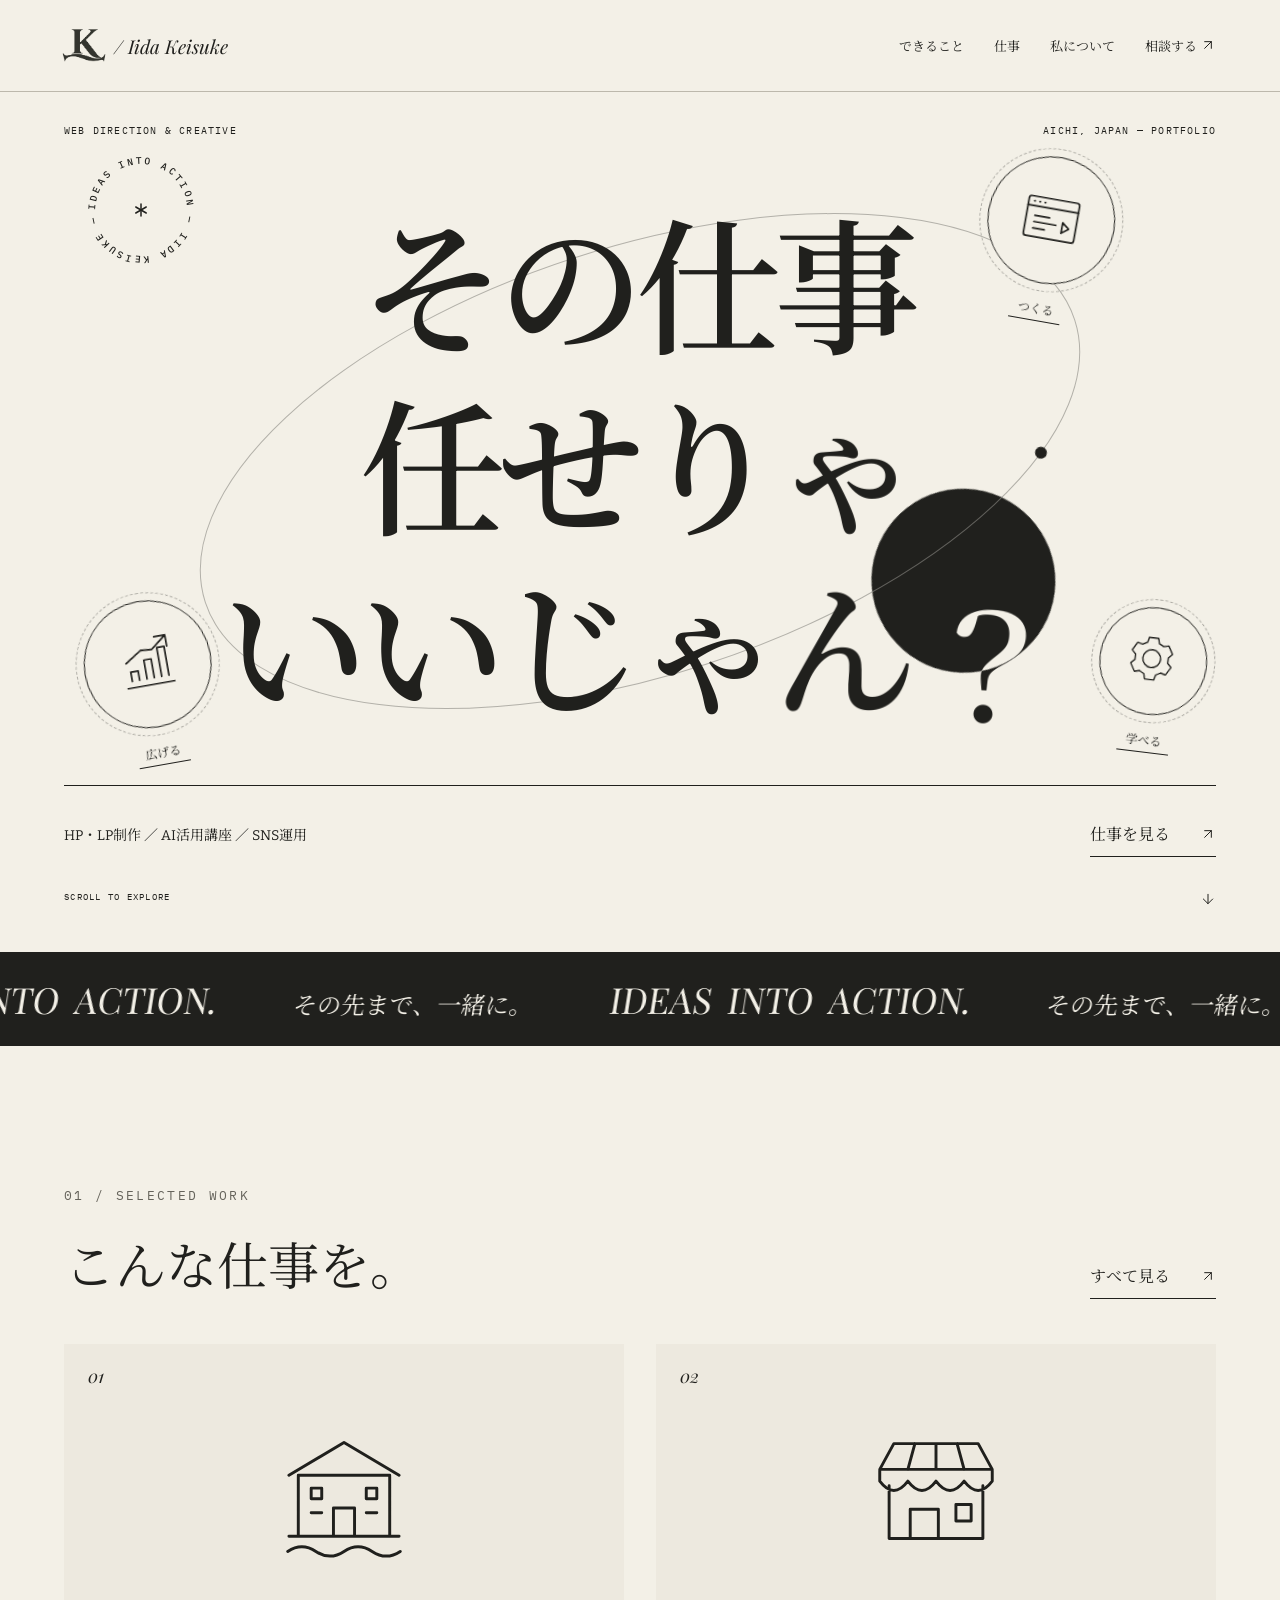
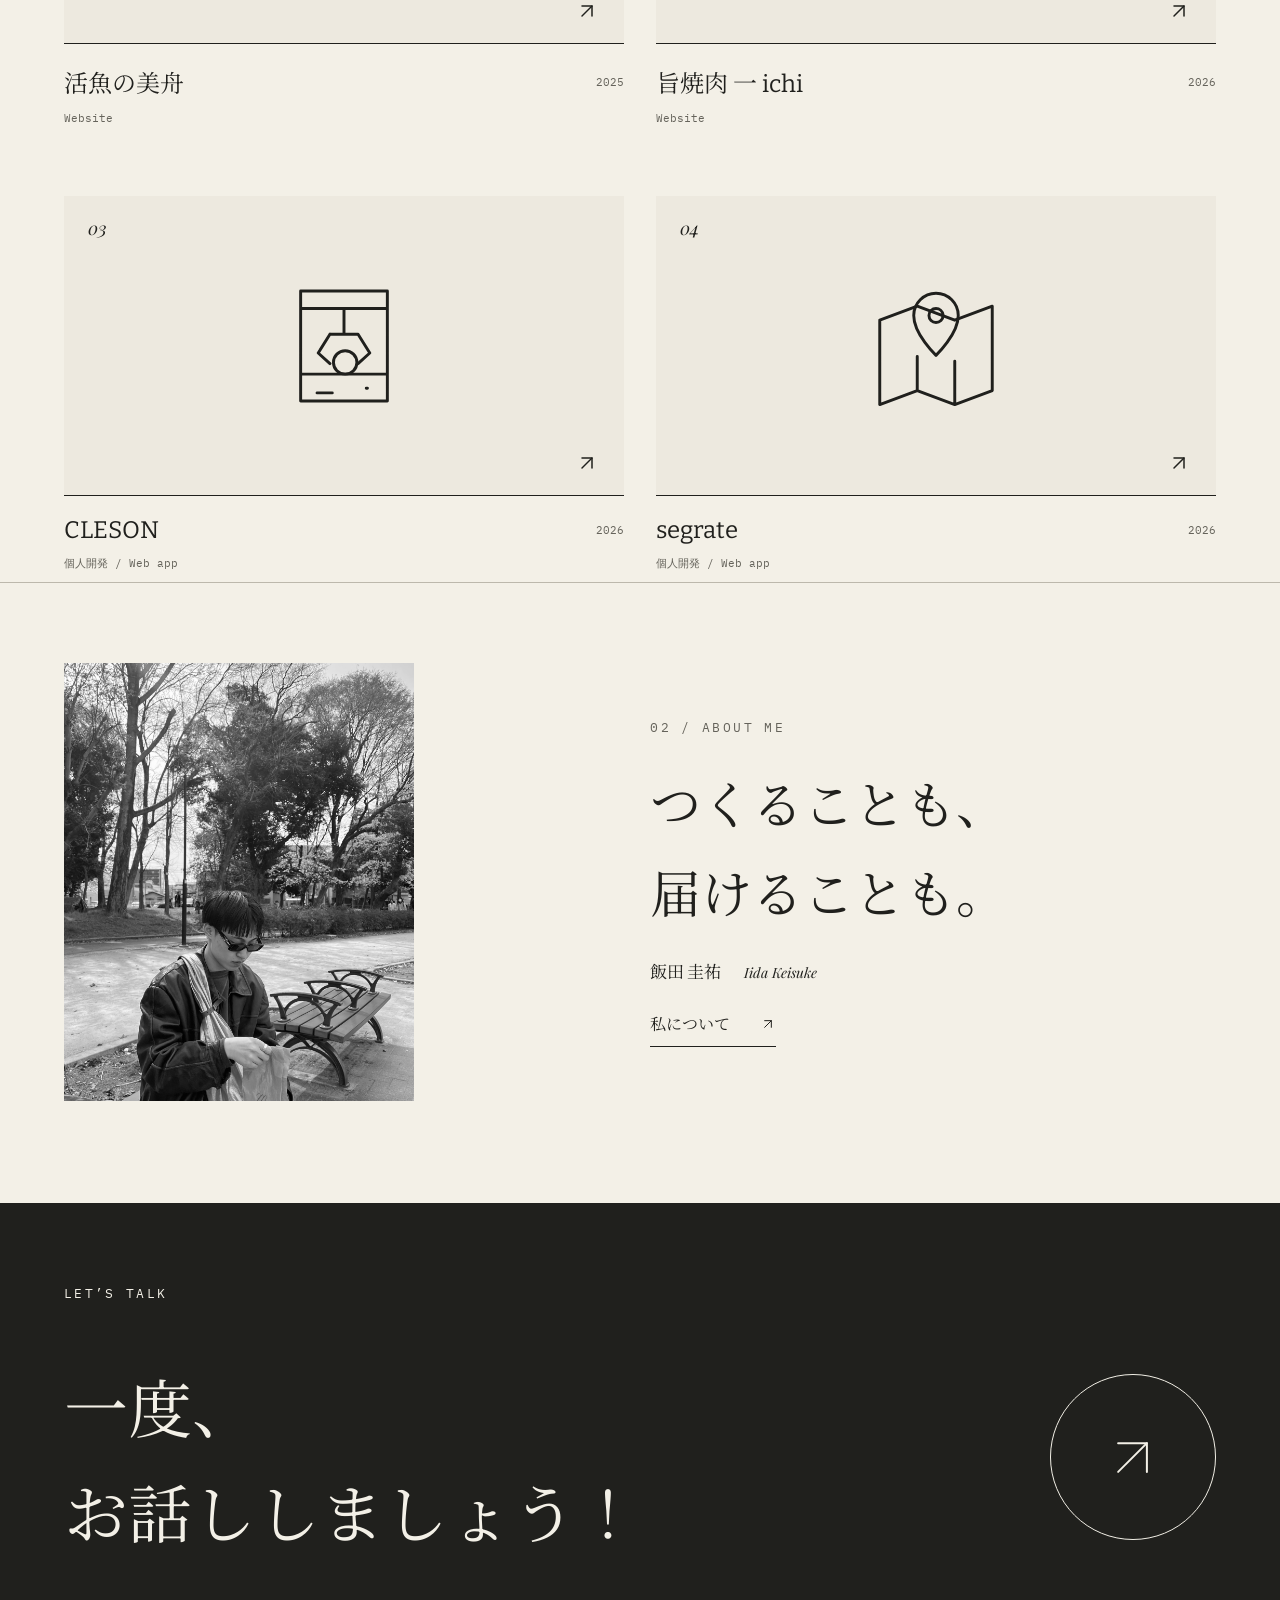
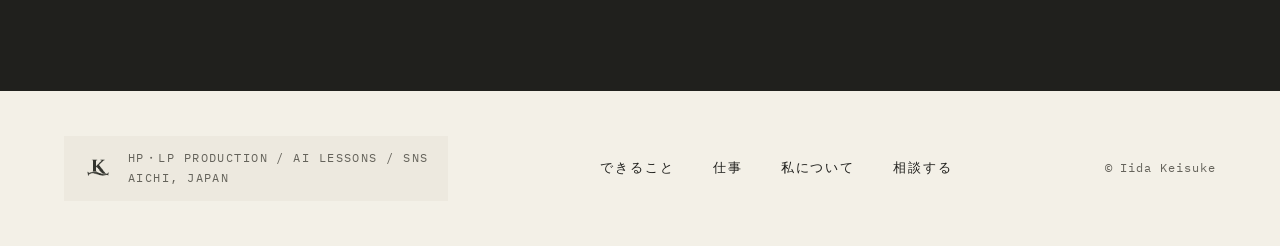
==== index.html @ e157d6ba "Make the closing call to action casual and keep it on one line per row on phones Co-Authored-By: Cla" ====
<!DOCTYPE html>
<html lang="ja">
<head>
<meta charset="utf-8">
<meta name="viewport" content="width=device-width, initial-scale=1">
<title>Iida Keisuke — HP・LP 制作 / AI 活用講座 / SNS 運用</title>
<meta name="description" content="愛知を拠点に、HP・LP の制作を中心に、AI の使い方の講座や SNS の運用までまとめてご相談いただけます。Web ディレクションと広告運用（約180社）の経験をもとに、公開後の改善まで一貫してご提案します。飯田圭祐のポートフォリオ。">
<meta name="theme-color" content="#F3F0E7">
<link rel="icon" href="uploads/ik-mark.png" type="image/png">
<link rel="apple-touch-icon" href="uploads/ik-mark.png">

<!-- ============================================================
     非公開運用（意図的な設定・外さないこと）
     このサイトは検索結果に載せません。営業先など URL を伝えた人だけに
     見せる方針のため、次の noindex と robots.txt の Disallow は
     そのまま維持してください。publish.py --public は実行不要です。
     ============================================================ -->
<meta name="robots" content="noindex, nofollow">

<!-- 下のドメインは仮の値です。手で直さず publish.py で設定してください:
       python3 publish.py あなたのドメイン
     canonical / og:url / og:image と robots.txt がまとめて書き換わります。 -->
<link rel="canonical" href="https://mesikuitaina.pages.dev/">
<meta property="og:type" content="website">
<meta property="og:locale" content="ja_JP">
<meta property="og:site_name" content="Iida Keisuke">
<meta property="og:title" content="Iida Keisuke — HP・LP 制作 / AI 活用講座 / SNS 運用">
<meta property="og:description" content="HP・LP の制作を中心に、AI の使い方の講座や SNS の運用も一緒に。約180社の広告運用と Web ディレクションの経験をもとに、公開したあとまで見据えてご提案します。">
<meta property="og:url" content="https://mesikuitaina.pages.dev/">
<meta property="og:image" content="https://mesikuitaina.pages.dev/og-image.png">
<meta property="og:image:width" content="1200">
<meta property="og:image:height" content="630">
<meta property="og:image:alt" content="Iida Keisuke — Web direction / HP・LP production, Aichi Japan">
<meta name="twitter:card" content="summary_large_image">
<link rel="preconnect" href="https://fonts.googleapis.com">
<link rel="preconnect" href="https://fonts.gstatic.com" crossorigin>
<link href="https://fonts.googleapis.com/css2?family=Playfair+Display:wght@400;500&family=Bitter:wght@400;500&family=Inter:wght@400;600;700&family=IBM+Plex+Mono:wght@400;500&family=Noto+Serif+JP:wght@400;600&family=Noto+Sans+JP:wght@400;700&display=swap" rel="stylesheet">
<!-- 初回だけイントロを出す。CSS より先に判定して、ちらつきを防ぐ -->
<script>(function(d){try{if(sessionStorage.getItem('ik-intro')||matchMedia('(prefers-reduced-motion: reduce)').matches)d.classList.add('no-intro');else d.classList.add('is-intro')}catch(e){d.classList.add('no-intro')}})(document.documentElement)</script>
<link rel="stylesheet" href="styles.css">
</head>
<body>

<!-- アイコンのスプライト。線画は uploads/icons/*.svg と同じ形、矢印などは Lucide -->
<svg class="sprite" aria-hidden="true" focusable="false">
  <symbol id="ico-browser" viewBox="0 0 128 128"><rect x="16" y="24" width="96" height="76" rx="5" pathLength="1"/><path pathLength="1" d="M16 42h96M27 33h1m9 0h1m9 0h1M32 60h28M32 72h42M32 84h22M86 65l13 10-13 10z"/></symbol>
  <symbol id="ico-claw" viewBox="0 0 128 128"><path pathLength="1" d="M27 17h74v94H27zM27 32h74M64 32v22m-12 0h24l10 16-10 9m-24-25L42 70l10 9M27 88h74M41 104h13m29-4h1"/><circle cx="65" cy="78" r="10" pathLength="1"/></symbol>
  <symbol id="ico-gear" viewBox="0 0 128 128"><path pathLength="1" d="M53 22h22l3 12 11 6 12-3 11 19-9 9v13l9 9-11 19-12-3-11 6-3 12H53l-3-12-11-6-12 3-11-19 9-9V65l-9-9 11-19 12 3 11-6z" transform="translate(0 -8) scale(.95)"/><circle cx="61" cy="60" r="20" pathLength="1"/></symbol>
  <symbol id="ico-graph" viewBox="0 0 128 128"><path pathLength="1" d="M20 103h89M30 91V73h14v18m14 0V55h14v36m14 0V36h14v55M24 56l31-20 21 2 29-23m-21 0h21v21"/></symbol>
  <symbol id="ico-grow" viewBox="0 0 128 128"><path pathLength="1" d="M65 110V57C35 62 22 40 23 21c28-2 44 12 42 36 1-29 18-43 43-41 2 27-13 44-43 41M23 21l42 36 43-41M38 110h54"/></symbol>
  <symbol id="ico-inn" viewBox="0 0 128 128"><path pathLength="1" d="M17 100h94M25 99V48h78v51M17 48l47-28 47 28M55 99V76h18v23M36 59h9v9h-9zm47 0h9v9h-9zM36 80h9m38 0h9M16 113q12-8 24 0t24 0t24 0t24 0"/></symbol>
  <symbol id="ico-map" viewBox="0 0 128 128"><path pathLength="1" d="M16 42l32-12 32 12 32-12v72l-32 12-32-12-32 12zM48 73v29m32-25v37"/><path pathLength="1" d="M83 38c0 16-19 34-19 34S45 54 45 38a19 19 0 0138 0z"/><circle cx="64" cy="38" r="6" pathLength="1"/></symbol>
  <symbol id="ico-plan" viewBox="0 0 128 128"><path pathLength="1" d="M32 20h65v92H32zM48 15h33v13H48zM44 45l4 4 8-9m8 5h20M44 65l4 4 8-9m8 5h20M44 85l4 4 8-9m8 5h20"/></symbol>
  <symbol id="ico-shop" viewBox="0 0 128 128"><path pathLength="1" d="M24 57v45h80V57M16 43l12-22h72l12 22M16 43v10q12 16 24 0 12 16 24 0 12 16 24 0 12 16 24 0V43zM40 43l6-22m18 22V21m24 22-6-22M42 102V77h24v25m15-29h13v14H81z"/></symbol>
  <symbol id="ico-talk" viewBox="0 0 128 128"><path pathLength="1" d="M18 24h76v53H48L28 96V77H18zM39 43h36M39 56h25M102 44h12v55H98v16L78 99H56V87"/></symbol>
  <symbol id="lu-arrow-up-right" viewBox="0 0 24 24"><path d="M7 7h10v10"/><path d="M7 17 17 7"/></symbol>
  <symbol id="lu-arrow-right" viewBox="0 0 24 24"><path d="M5 12h14"/><path d="m12 5 7 7-7 7"/></symbol>
  <symbol id="lu-arrow-left" viewBox="0 0 24 24"><path d="m12 19-7-7 7-7"/><path d="M19 12H5"/></symbol>
  <symbol id="lu-arrow-down" viewBox="0 0 24 24"><path d="M12 5v14"/><path d="m19 12-7 7-7-7"/></symbol>
  <symbol id="lu-asterisk" viewBox="0 0 24 24"><path d="M12 6v12"/><path d="M17.196 9 6.804 15"/><path d="m6.804 9 10.392 6"/></symbol>
</svg>

<!-- 初回ロードのイントロ。K のロゴにインクが満ちて、そのあと黒い面が縮んで FV の「インクの玉」になる -->
<div class="intro" data-intro aria-hidden="true">
  <div class="intro__center">
    <span class="intro__k"><img src="uploads/ik-mark.png" alt="" width="220" height="220"></span>
    <span class="intro__rule"></span>
    <span class="intro__name">IIDA KEISUKE</span>
    <span class="intro__sub">WEB DIRECTION &amp; CREATIVE</span>
  </div>
</div>

<!-- ページ切り替えのインク。クリックした場所から広がって、次のページで縮む -->
<div class="wipe" data-wipe aria-hidden="true" hidden><span class="wipe__label"><span data-wipe-label></span></span></div>

<a class="skip-link" href="#main">本文へスキップ</a>

<nav class="nav" aria-label="メインナビゲーション">
  <a class="nav__mark" href="#/" aria-label="ホーム">
    <span class="wordmark"><img class="wordmark__k" src="uploads/ik-mark.png" alt="" width="56" height="56"><i>/ Iida Keisuke</i></span>
  </a>
  <div class="nav__links">
    <a href="#/services" data-nav="services">できること</a>
    <a href="#/works" data-nav="works">仕事</a>
    <a href="#/about" data-nav="about">私について</a>
    <a href="#/contact" data-nav="contact">相談する <svg class="lu" aria-hidden="true"><use href="#lu-arrow-up-right"/></svg></a>
  </div>
  <span class="nav__progress" aria-hidden="true"></span>
</nav>

<main id="main" class="pages">

  <div class="page" data-page="top" hidden>
    <header class="motion-hero shell" data-motion-hero>
      <div class="hero-topline"><span>WEB DIRECTION &amp; CREATIVE</span><span>AICHI, JAPAN — PORTFOLIO</span></div>
      <div class="hero-composition">
        <svg class="hero-orbit" viewBox="0 0 1000 600" aria-hidden="true">
          <g>
            <ellipse cx="500" cy="300" rx="460" ry="215" pathLength="1"/>
            <circle class="hero-orbit__dot" r="6"><animateMotion dur="26s" repeatCount="indefinite" path="M960 300a460 215 0 1 1-920 0a460 215 0 1 1 920 0"/></circle>
          </g>
        </svg>
        <h1 class="catchphrase" aria-label="その仕事任せりゃいいじゃん？"><span class="catch-line" aria-hidden="true" data-chars>その仕事</span><span class="catch-line" aria-hidden="true" data-chars>任せりゃ</span><span class="catch-line" aria-hidden="true" data-chars>いいじゃん？</span></h1>
        <a class="floating-object object-browser" href="#/services" aria-label="HP・LP制作について" data-sticker><span class="sticker__pop"><span class="sticker__disc"><svg class="ico" viewBox="0 0 128 128" aria-hidden="true"><use href="#ico-browser"/></svg></span><span class="sticker__label">つくる</span></span></a>
        <a class="floating-object object-graph" href="#/services" aria-label="SNS運用について" data-sticker><span class="sticker__pop"><span class="sticker__disc"><svg class="ico" viewBox="0 0 128 128" aria-hidden="true"><use href="#ico-graph"/></svg></span><span class="sticker__label">広げる</span></span></a>
        <a class="floating-object object-gear" href="#/services" aria-label="AI活用講座について" data-sticker><span class="sticker__pop"><span class="sticker__disc"><svg class="ico" viewBox="0 0 128 128" aria-hidden="true"><use href="#ico-gear"/></svg></span><span class="sticker__label">学べる</span></span></a>
        <div class="hero-badge" aria-hidden="true">
          <svg class="hero-badge__ring" viewBox="0 0 120 120"><defs><path id="badge-circle" d="M60 60m-46 0a46 46 0 1 1 92 0a46 46 0 1 1-92 0"/></defs><text><textPath href="#badge-circle" textLength="282" lengthAdjust="spacing">IDEAS INTO ACTION — IIDA KEISUKE — </textPath></text></svg>
          <svg class="lu lu--24 hero-badge__star"><use href="#lu-asterisk"/></svg>
        </div>
      </div>
      <div class="hero-bottom"><span class="hero-specialties">HP・LP制作 ／ AI活用講座 ／ SNS運用</span><a class="editorial-link" href="#/works" data-magnet>仕事を見る <span class="arw"><svg class="lu" aria-hidden="true"><use href="#lu-arrow-up-right"/></svg></span></a></div>
      <div class="scroll-cue" aria-hidden="true"><span>SCROLL TO EXPLORE</span><span class="scroll-cue__arrow"><svg class="lu" aria-hidden="true"><use href="#lu-arrow-down"/></svg></span></div>
    </header>
    <div class="ticker" aria-hidden="true" data-ticker><div>IDEAS INTO ACTION. <i>その先まで、一緒に。</i> IDEAS INTO ACTION. <i>その先まで、一緒に。</i> IDEAS INTO ACTION. <i>その先まで、一緒に。</i></div></div>
    <section class="shell section selected-work"><div class="section-heading" data-rv="lines"><span class="label">01 / SELECTED WORK</span><h2 data-lines>こんな仕事を。</h2><a class="editorial-link" href="#/works">すべて見る <span class="arw"><svg class="lu" aria-hidden="true"><use href="#lu-arrow-up-right"/></svg></span></a></div><div class="project-grid"><a class="project-tile" href="#/work/mifune" data-rv data-cursor="見る"><div class="project-art" data-art><svg class="ico" viewBox="0 0 128 128" aria-hidden="true"><use href="#ico-inn"/></svg><span class="project-number">01</span><span class="project-open"><svg class="lu lu--24" aria-hidden="true"><use href="#lu-arrow-up-right"/></svg></span></div><div class="project-caption"><h3>活魚の美舟</h3><span>2025</span></div><p>Website</p></a><a class="project-tile" href="#/work/ichi" data-rv data-cursor="見る"><div class="project-art" data-art><svg class="ico" viewBox="0 0 128 128" aria-hidden="true"><use href="#ico-shop"/></svg><span class="project-number">02</span><span class="project-open"><svg class="lu lu--24" aria-hidden="true"><use href="#lu-arrow-up-right"/></svg></span></div><div class="project-caption"><h3>旨焼肉 一 ichi</h3><span>2026</span></div><p>Website</p></a><a class="project-tile" href="#/work/cleson" data-rv data-cursor="見る"><div class="project-art" data-art><svg class="ico" viewBox="0 0 128 128" aria-hidden="true"><use href="#ico-claw"/></svg><span class="project-number">03</span><span class="project-open"><svg class="lu lu--24" aria-hidden="true"><use href="#lu-arrow-up-right"/></svg></span></div><div class="project-caption"><h3>CLESON</h3><span>2026</span></div><p>個人開発 / Web app</p></a><a class="project-tile" href="#/work/segrate" data-rv data-cursor="見る"><div class="project-art" data-art><svg class="ico" viewBox="0 0 128 128" aria-hidden="true"><use href="#ico-map"/></svg><span class="project-number">04</span><span class="project-open"><svg class="lu lu--24" aria-hidden="true"><use href="#lu-arrow-up-right"/></svg></span></div><div class="project-caption"><h3>segrate</h3><span>2026</span></div><p>個人開発 / Web app</p></a></div></section>
    <section class="shell section mini-about" data-rv="lines"><div class="mini-portrait" data-par><img src="uploads/AD8A0684-EFC5-4C89-AA49-F36AAA071E09_1_102_o.jpeg" alt="飯田圭祐" loading="lazy"></div><div><span class="label">02 / ABOUT ME</span><h2 data-lines>つくることも、<br>届けることも。</h2><p>飯田 圭祐 <span class="bio-english">Iida Keisuke</span></p><a class="editorial-link" href="#/about">私について <span class="arw"><svg class="lu" aria-hidden="true"><use href="#lu-arrow-up-right"/></svg></span></a></div></section>
    <section class="contact-band" data-rv="lines"><div class="shell"><span class="label">LET’S TALK</span><a href="#/contact" data-cursor="話す"><h2 data-lines>一度、<br>お話ししましょう！</h2><span class="contact-arrow" data-magnet><svg class="lu lu--display" aria-hidden="true"><use href="#lu-arrow-up-right"/></svg></span></a></div></section>
  </div>
  <div class="page" data-page="services" hidden><div class="shell page-body" data-rv="lines"><span class="label">SERVICES</span><h1 class="display-1 display-1--jp" data-lines>できること。</h1><p class="page-lead">まずは HP・LP をつくる。AI の使い方も、SNS での発信も、一緒に。</p></div>    <!-- Services -->
    <section class="shell section" aria-labelledby="svc-heading">
      <div class="rule" data-rv>
        <span class="label" id="svc-heading">Services</span>
        <span class="rule__line"></span>
        <span class="label">できること</span>
      </div>
      <div class="grid-2 gap-32 mt-48">
        <article class="card card--wide" data-rv>
          <svg class="ico service-icon" viewBox="0 0 128 128" aria-hidden="true"><use href="#ico-browser"/></svg><span class="label label--sm">(01) HP / LP Production</span>
          <h2 class="card__title">HP・LP の制作</h2>
          <p class="card__body">いちばんの軸は、HP・LP の制作です。ヒアリング・構成設計・進行・公開までを一貫して担当し、誰に何を届けるサイトなのかを整理したうえで、問い合わせや予約といったゴールまでの導線から逆算して設計します。これまで約180社の広告運用を担当してきたので、公開したあとに数字がどこで落ちやすいかを見据えて作れます。</p>
          <ul class="chips">
            <li class="chip">要件整理・構成設計</li>
            <li class="chip">HP / LP 制作</li>
            <li class="chip">進行管理</li>
            <li class="chip">公開後の改善</li>
          </ul>
        </article>
        <article class="card" data-rv>
          <svg class="ico service-icon" viewBox="0 0 128 128" aria-hidden="true"><use href="#ico-gear"/></svg><span class="label label--sm">(02) AI Lessons</span>
          <h2 class="card__title">AI の使い方の講座</h2>
          <p class="card__body">AI の操作そのものより、つまずきやすいのは「何をコンセプトにするか」「どんな指示を出せばいいか」といった設計の部分です。ディレクションで身につけた進め方の型を交えながら、AI の使い方を最初の一歩から一緒に学べます。AI をまだ触ったこともない方も大歓迎です。現職では、人の手で月230時間かかっていた定型業務を、AI で自動化して0時間にした経験があります。その進め方も、お伝えできます。</p>
          <ul class="chips">
            <li class="chip">初心者歓迎</li>
            <li class="chip">ツールの使い分け</li>
            <li class="chip">指示出しの整理</li>
            <li class="chip">業務効率化</li>
            <li class="chip">月230時間 → 0時間</li>
          </ul>
        </article>
        <article class="card" data-rv>
          <svg class="ico service-icon" viewBox="0 0 128 128" aria-hidden="true"><use href="#ico-graph"/></svg><span class="label label--sm">(03) SNS</span>
          <h2 class="card__title">SNS の運用</h2>
          <p class="card__body">HP・LP をつくって終わりにせず、SNS での発信や運用も一緒にご相談いただけます。サイトと SNS をつなげて、知ってもらう、見てもらう、問い合わせにつながる、という流れを整えます。</p>
          <ul class="chips">
            <li class="chip">SNS 運用</li>
            <li class="chip">発信の設計</li>
            <li class="chip">サイトとの連携</li>
          </ul>
        </article>
      </div>
    </section>

<section class="shell section"><div class="section-heading" data-rv="lines"><span class="label">HOW WE WORK</span><h2 data-lines>一緒に進める、4ステップ。</h2></div><ol class="process-list" data-rv><li><span>01</span><svg class="ico process-icon" viewBox="0 0 128 128" aria-hidden="true"><use href="#ico-talk"/></svg><h3>話す</h3><p>今の状況と、目指すことを。</p></li><li><span>02</span><svg class="ico process-icon" viewBox="0 0 128 128" aria-hidden="true"><use href="#ico-plan"/></svg><h3>整理する</h3><p>必要なことと、進める順番を。</p></li><li><span>03</span><svg class="ico process-icon" viewBox="0 0 128 128" aria-hidden="true"><use href="#ico-browser"/></svg><h3>つくる</h3><p>目的に合った、伝わるかたちに。</p></li><li><span>04</span><svg class="ico process-icon" viewBox="0 0 128 128" aria-hidden="true"><use href="#ico-grow"/></svg><h3>育てる</h3><p>公開後も、数字を見ながら。</p></li></ol><a class="editorial-link" href="#/contact" data-rv>今の状況を相談する <span class="arw"><svg class="lu" aria-hidden="true"><use href="#lu-arrow-up-right"/></svg></span></a></section></div>
  <!-- ============================= WORKS ============================= -->
  <div class="page" data-page="works" hidden>
    <section class="shell page-body">
      <div data-rv="lines"><div class="label">Works — HP / LP / App</div>
      <h1 class="display-1" data-lines>All work</h1></div>
      <p class="page-lead" data-rv>HP・LP・アプリの3つに分けて掲載しています。現在公開できるのは4件で、これから随時追加していきます。</p>

      <div class="rule mt-72" data-rv>
        <span class="label">01 — Website / HP</span>
        <span class="rule__line"></span>
        <span class="mono-xs">2件</span>
      </div>
      <div class="grid-2 gap-40 mt-32">
        <a class="work work--lg" data-rv data-cursor="見る" href="#/work/mifune">
          <div class="work__thumb work__thumb--cover">
            <svg class="ico" viewBox="0 0 128 128" role="img" aria-label="旅館のアイコン"><use href="#ico-inn"/></svg>
          </div>
          <div>
            <div class="work__head">
              <h2 class="work__title">活魚の美舟 公式サイト</h2>
              <span class="mono-xs">2025</span>
            </div>
            <p class="work__body">旅館の公式サイト。ディレクションから制作、公開後の運用まで担当。</p>
            <ul class="chips mt-18">
              <li class="chip">ディレクション</li>
              <li class="chip">HP 制作</li>
              <li class="chip">運用</li>
            </ul>
          </div>
        </a>
        <a class="work work--lg" data-rv data-cursor="見る" href="#/work/ichi">
          <div class="work__thumb work__thumb--cover">
            <svg class="ico" viewBox="0 0 128 128" role="img" aria-label="飲食店のアイコン"><use href="#ico-shop"/></svg>
          </div>
          <div>
            <div class="work__head">
              <h2 class="work__title">旨焼肉 一 ichi 公式サイト</h2>
              <span class="mono-xs">2026</span>
            </div>
            <p class="work__body">愛知県東浦町の焼肉店の公式サイト。生牛タンと名物「一焼」がおすすめメニューです！</p>
            <ul class="chips mt-18">
              <li class="chip">HP 制作</li>
              <li class="chip">CMS 連携</li>
              <li class="chip">飲食店</li>
            </ul>
          </div>
        </a>
      </div>

      <div class="rule mt-88" data-rv>
        <span class="label">02 — LP</span>
        <span class="rule__line"></span>
        <span class="mono-xs">準備中</span>
      </div>
      <div class="grid-2 gap-40 mt-32">
        <a class="work work--lg" data-rv href="#/contact">
          <div class="work__thumb work__thumb--empty work__thumb--43">
            <span class="label label--sm">LP — 制作依頼受付中</span>
          </div>
          <div>
            <div class="work__head">
              <h2 class="work__title">LP 制作</h2>
              <svg class="lu" aria-hidden="true"><use href="#lu-arrow-right"/></svg>
            </div>
            <p class="work__body">LP の制作を受け付けています。ヒアリングから構成設計、制作、公開後の改善まで一貫してご提案します。実績はこれから掲載予定です。</p>
          </div>
        </a>
      </div>

      <div class="rule mt-88" data-rv>
        <span class="label">03 — App / アプリ</span>
        <span class="rule__line"></span>
        <span class="mono-xs">2件</span>
      </div>
      <div class="grid-2 gap-40 mt-32">
        <a class="work work--lg" data-rv data-cursor="見る" href="#/work/cleson">
          <div class="work__icon-box">
            <svg class="ico" viewBox="0 0 128 128" role="img" aria-label="CLESON アプリのアイコン"><use href="#ico-claw"/></svg>
          </div>
          <div>
            <div class="work__head">
              <h2 class="work__title">CLESON</h2>
              <span class="mono-xs">公開中</span>
            </div>
            <p class="work__body">クレーンゲームの景品在庫を、商品名・店舗名から検索できる Web アプリ。バンダイナムコ・タイトーなど店舗のデータを毎日自動更新しています。</p>
            <ul class="chips mt-18">
              <li class="chip">Web アプリ</li>
              <li class="chip">個人開発</li>
              <li class="chip">在庫検索</li>
            </ul>
          </div>
        </a>
        <a class="work work--lg" data-rv data-cursor="見る" href="#/work/segrate">
          <div class="work__icon-box">
            <svg class="ico" viewBox="0 0 128 128" role="img" aria-label="segrate アプリのアイコン"><use href="#ico-map"/></svg>
          </div>
          <div>
            <div class="work__head">
              <h2 class="work__title">segrate</h2>
              <span class="mono-xs">試用版を公開中</span>
            </div>
            <p class="work__body">地図から「誰かのおすすめ」を見つけられるアプリ。自分だけが知っている地元のお店を、日本中・世界中の人と共有できます。</p>
            <ul class="chips mt-18">
              <li class="chip">アプリ開発</li>
              <li class="chip">個人開発</li>
              <li class="chip">地図・位置情報</li>
              <li class="chip">AI 活用</li>
            </ul>
          </div>
        </a>
      </div>

      <div class="callout" data-rv>
        <div>
          <h2 class="callout__title">実績はこれから増やしていきます</h2>
          <p class="callout__body">HP・LP の制作を中心に、AI の使い方の講座や SNS 運用のご相談も受け付けています。</p>
        </div>
        <a class="btn btn--outline" href="#/contact">Contact <span class="arw arw--r"><svg class="lu" aria-hidden="true"><use href="#lu-arrow-right"/></svg></span></a>
      </div>
    </section>
  </div>

  <!-- ============================= CASE ============================= -->
  <div class="page" data-page="case" hidden>
    <article class="shell page-body" data-case-root></article>
  </div>

  <!-- ============================= ABOUT ============================= -->
  <div class="page" data-page="about" hidden>
    <section class="shell page-body">
      <div data-rv="lines"><div class="label">About — Iida Keisuke</div>
      <h1 class="display-1 display-1--jp" data-lines>数字から逆算して、<br class="br-lg">Web をつくる。</h1></div>

      <div class="about about--page mt-72">
        <div>
          <div class="portrait" data-rv="clip" data-par>
            <img src="uploads/AD8A0684-EFC5-4C89-AA49-F36AAA071E09_1_102_o.jpeg" alt="飯田圭祐のポートレート" loading="lazy">
          </div>
          <p class="bio-name"><ruby>飯田<rt>いいだ</rt></ruby>　<ruby>圭祐<rt>けいすけ</rt></ruby></p>
          <p class="mono-sm mt-12">Iida Keisuke<br>Born 2001.04.27<br>Web direction / HP・LP production<br>Aichi, Japan</p>
        </div>
        <div>
          <p class="prose prose--first" data-rv>Web ディレクターとして、ヒアリング・企画・構成設計・ライティングの指示・進行管理・公開までを担当してきました。</p>
          <p class="prose" data-rv>ディレクションで一番大事にしているのは、「かっこいいサイト」ではなく「目的が果たせるサイト」にすることです。誰に向けて、何をしてもらうためのサイトなのか。そこが決まらないまま作り始めると、きれいでも問い合わせが増えないサイトになってしまいます。</p>
          <p class="prose" data-rv>だからまず、事業の状況とゴールをお聞きするところから始めます。そのうえで必要なページと導線を決め、デザイン・実装の意図までブレないように進行します。事業側の意図と、つくり手の都合。その間に立って翻訳するのがディレクターの仕事だと思っています。</p>
          <p class="prose" data-rv>あわせて、これまで約180社の広告運用を担当してきました。業種も規模もさまざまな案件を見てきたので、「この業種ならどこで離脱しやすいか」「どの訴求が刺さりやすいか」の引き出しがあります。</p>
          <p class="prose" data-rv>つくる側と、集客して数字を追う側。その両方を経験しているので、納品して終わりではなく「公開したあとどう回すか」から逆算した設計ができます。制作だけ、運用だけ、で分断されないのが自分の強みです。</p>
          <p class="prose" data-rv>加えて現職では、AI を実際の業務に組み込み、人の手で月230時間かかっていた定型業務をすべて自動化して、0時間にしました。リサーチや原稿づくり、数値チェックといった工程も短縮できるので、制作も運用もスピードを落とさず進められます。</p>
          <p class="prose" data-rv>ただ、AI を使うほど強く感じているのは、道具が良くなっても「何をどう作るか」を決める部分は残る、ということです。AI の操作はできても、サイトを作るとなると何をコンセプトにすればいいのか、どんな指示を出せばいいのかで手が止まってしまう。これはツールの問題ではなく、設計の問題です。</p>
          <p class="prose" data-rv>どのページが必要で、何をどの順に見せて、どこへ着地させるのか。ディレクションで身につけたその型があるからこそ、AI を使う前提のままでも、作るものの中身を一緒に決めていけます。</p>
          <p class="prose" data-rv>なので、AI をまだ触ったことがない方こそ歓迎です。専門用語が分からなくても、何ができるのかイメージがついていなくても構いません。「やりたいことはあるけど、どう進めればいいか分からない」という状態からご相談ください。ツールの選び方も、指示の出し方も、最初の一歩から一緒に進めます。講座のかたちで、一緒に学ぶこともできます。</p>
          <p class="prose" data-rv>HP・LP の制作を軸に、AI の使い方の講座や、SNS の運用も一緒にご相談いただけます。サイトをつくる、使い方を学ぶ、発信して広げる。ひとつずつでも、まとめてでも大丈夫です。</p>

          <div class="grid-2 gap-48 mt-72">
            <div data-rv>
              <h2 class="colhead">できること</h2>
              <ul class="stack-list">
                <li>HP / LP のディレクション（要件整理・構成設計・進行管理）</li>
                <li>HP / LP の制作</li>
                <li>AI の使い方の講座（初心者歓迎）</li>
                <li>SNS の運用</li>
                <li>広告運用の経験を活かした LP・導線の改善</li>
                <li>公開後の運用・改善まで一貫した伴走</li>
                <li>AI を活用した業務効率化・アプリの企画開発</li>
                <li>生成 AI 検索(AIO)を意識した情報発信の相談</li>
              </ul>
            </div>
            <div data-rv>
              <h2 class="colhead">これまで</h2>
              <ol class="timeline">
                <li><span class="mono-xs">現在</span><span>HP・LP のディレクション / 業務での AI 活用（月230時間の定型業務を自動化）</span></li>
                <li><span class="mono-xs">2026</span><span>旨焼肉 一 ichi 公式サイト 制作</span></li>
                <li><span class="mono-xs">2026</span><span>アプリ「segrate」「CLESON」を個人開発</span></li>
                <li><span class="mono-xs">2025</span><span>活魚の美舟 公式サイト ディレクション・制作・運用</span></li>
                <li><span class="mono-xs">これまで</span><span>Web ディレクター / 広告運用 約180社</span></li>
              </ol>
            </div>
          </div>

          <div class="actions mt-72">
            <a class="btn btn--outline" href="#/works">実績を見る <span class="arw arw--r"><svg class="lu" aria-hidden="true"><use href="#lu-arrow-right"/></svg></span></a>
            <a class="label link-arrow" href="#/contact">お問い合わせ <svg class="lu" aria-hidden="true"><use href="#lu-arrow-right"/></svg></a>
          </div>
        </div>
      </div>
    </section>
  </div>

  <!-- ============================= CONTACT ============================= -->
  <div class="page" data-page="contact" hidden>
    <section class="shell page-body">
      <div data-rv="lines"><div class="label">Contact — お気軽にどうぞ</div>
      <h1 class="display-1" data-lines>お問い合わせ</h1></div>

      <div class="contact mt-72">
        <div data-rv>
          <p class="prose prose--first">HP・LP の制作や作り直しを中心に、AI の使い方の講座、SNS の運用のご相談も歓迎します。まずは状況をお聞かせください。</p>
          <dl class="deflist">
            <div><dt class="label label--sm">Email</dt><dd class="maildd"><a href="mailto:keahi0427@icloud.com?subject=%E3%81%8A%E5%95%8F%E3%81%84%E5%90%88%E3%82%8F%E3%81%9B%EF%BC%88%E3%83%9D%E3%83%BC%E3%83%88%E3%83%95%E3%82%A9%E3%83%AA%E3%82%AA%E3%82%B5%E3%82%A4%E3%83%88%E3%82%88%E3%82%8A%EF%BC%89">keahi0427@icloud.com <svg class="lu" aria-hidden="true"><use href="#lu-arrow-up-right"/></svg></a><button type="button" class="copybtn" data-copy-mail>コピー</button></dd></div>
            <div><dt class="label label--sm">ご相談内容</dt><dd>HP・LP 制作 / AI 活用講座 / SNS 運用</dd></div>
            <div><dt class="label label--sm">拠点</dt><dd>愛知県</dd></div>
            <div><dt class="label label--sm">返信</dt><dd>2営業日以内</dd></div>
          </dl>
        </div>

        <div class="formcard" data-rv>
          <form class="form" novalidate data-contact-form>
            <label class="field">
              <span class="label label--sm">お名前</span>
              <input type="text" name="name" autocomplete="name" placeholder="山田 太郎">
            </label>
            <label class="field">
              <span class="label label--sm">メールアドレス</span>
              <input type="email" name="email" autocomplete="email" placeholder="you@company.co.jp">
            </label>
            <label class="field">
              <span class="label label--sm">ご相談内容</span>
              <textarea name="body" rows="6" placeholder="現在の状況とご相談したいことをお書きください。"></textarea>
            </label>
            <p class="form__error" data-form-error role="alert" hidden></p>
            <button type="submit" class="btn btn--dark">送信する <span class="arw arw--r"><svg class="lu" aria-hidden="true"><use href="#lu-arrow-right"/></svg></span></button>
          </form>

          <div class="form__done" data-form-done hidden>
            <h2 class="display-3" data-done-title>送信しました。</h2>
            <p class="prose prose--first" data-done-body>お問い合わせありがとうございます。2営業日以内にご返信します。</p>
            <button type="button" class="btn btn--outline mt-12" data-form-reset>もう一度送る</button>
          </div>
        </div>
      </div>
    </section>
  </div>

</main>

<footer class="shell site-footer">
  <div class="site-footer__mark">
    <img src="uploads/ik-mark.png" alt="Iida Keisuke ロゴ" width="28" height="28">
    <span class="mono-sm">HP・LP production / AI lessons / SNS<br>Aichi, Japan</span>
  </div>
  <nav class="site-footer__nav" aria-label="フッターナビゲーション">
    <a href="#/services">できること</a><a href="#/works">仕事</a><a href="#/about">私について</a><a href="#/contact">相談する</a>
  </nav>
  <small class="mono-xs">© Iida Keisuke</small>
</footer>

<div class="toast" data-toast role="status" aria-live="polite"></div>

<script src="app.js"></script>
</body>
</html>
---- styles.css ----
/* =========================================================
   Iida Keisuke — portfolio
   Tokens
   ========================================================= */
:root {
  --bg:      #D9D9D3;
  --light:   #F7F6F1;
  --surface: #EDECE6;
  --surface-alt: #E3E2DB;
  --line:    #C9C7BF;
  --ink:     #33342E;
  --muted:   #5C5C55;
  --cream:   #E5E4DC;
  --dark-a:  #3B4038;
  --dark-b:  #1E241C;

  --display: "Playfair Display", Georgia, serif;
  --serif:   "Bitter", "Noto Serif JP", Georgia, serif;
  --ui:      "Inter", "Noto Sans JP", system-ui, sans-serif;
  --mono:    "IBM Plex Mono", ui-monospace, SFMono-Regular, monospace;

  --max:    1280px;
  --pad:    clamp(24px, 5vw, 64px);
  --radius: 28px;
  --radius-md: 24px;
  --radius-sm: 12px;

  --ease: cubic-bezier(.22, .61, .36, 1);
}

/* =========================================================
   Base
   ========================================================= */
*, *::before, *::after { box-sizing: border-box; }

/* class-level `display` must never beat the hidden attribute */
[hidden] { display: none !important; }

html {
  scroll-behavior: auto;
  /* 個々の要素の横あふれを直しても取りこぼしが怖いので、保険として最後に閉じる */
  overflow-x: hidden;
}

body {
  margin: 0;
  overflow-anchor: none;
  color: var(--ink);
  font-family: var(--serif);
  background-color: var(--bg);
  background-image: linear-gradient(180deg, var(--light) 0, rgba(217, 217, 211, 0) 620px);
  background-repeat: no-repeat;
  -webkit-font-smoothing: antialiased;
}

a { color: inherit; text-decoration: none; transition: opacity .3s var(--ease); }
a:hover { opacity: .6; }

img { max-width: 100%; }

button { font: inherit; color: inherit; }

:focus-visible {
  outline: 2px solid var(--ink);
  outline-offset: 3px;
  border-radius: 4px;
}

ul, ol, dl, dd, figure { margin: 0; padding: 0; list-style: none; }

.skip-link {
  position: fixed;
  top: -100px;
  left: 24px;
  z-index: 100;
  padding: 12px 20px;
  border-radius: 9999px;
  background: var(--ink);
  color: var(--cream);
  font: 400 13px var(--mono);
  letter-spacing: .12em;
  transition: top .2s var(--ease);
}
.skip-link:focus { top: 20px; opacity: 1; }

/* =========================================================
   Typography helpers
   ========================================================= */
.label {
  font: 400 13px/1.5 var(--mono);
  letter-spacing: .18em;
  text-transform: uppercase;
  color: var(--muted);
}
.label--sm { font-size: 12px; }
.label--onDark { color: var(--line); }

.mono-sm {
  font: 400 12px/1.7 var(--mono);
  letter-spacing: .12em;
  text-transform: uppercase;
  color: var(--muted);
}
.mono-xs {
  font: 400 12px/1.5 var(--mono);
  letter-spacing: .08em;
  color: var(--muted);
}

.display-1 {
  margin: 24px 0 0;
  font: 400 clamp(3.5rem, 8vw, 7rem)/1 var(--display);
  letter-spacing: -.01em;
}
.display-2 {
  margin: 0;
  font: 400 clamp(2.5rem, 4.2vw, 3.5rem)/1.15 var(--display);
}
.display-3 {
  margin: 0;
  font: 400 clamp(1.75rem, 3vw, 2.25rem)/1.2 var(--display);
}

.prose {
  margin: 28px 0 0;
  font: 400 1.375rem/1.9 var(--serif);
  letter-spacing: .04em;
}
.prose--first { margin-top: 0; }

.page-lead {
  margin: 32px 0 0;
  max-width: 600px;
  font: 400 clamp(1.5rem, 2vw, 1.75rem)/1.5 var(--serif);
  letter-spacing: .02em;
}

/* spacing utilities */
.mt-12 { margin-top: 12px; }
.mt-18 { margin-top: 18px; }
.mt-24 { margin-top: 24px; }
.mt-32 { margin-top: 32px; }
.mt-40 { margin-top: 40px; }
.mt-48 { margin-top: 48px; }
.mt-72 { margin-top: 72px; }
.mt-88 { margin-top: 88px; }

.grid-2 { display: grid; grid-template-columns: 1fr 1fr; }
.gap-32 { gap: 32px; }
.gap-40 { gap: 40px; }
.gap-48 { gap: 48px; }

.shell {
  max-width: var(--max);
  width: 100%;
  margin-inline: auto;
  padding-inline: var(--pad);
}

.section { padding-top: 140px; }

/* =========================================================
   Reveal on scroll
   ========================================================= */
[data-rv] {
  opacity: 0;
  transform: translateY(24px);
  transition: opacity .6s var(--ease), transform .6s var(--ease);
}
[data-rv].is-in { opacity: 1; transform: none; }

/* =========================================================
   Nav
   ========================================================= */
.nav {
  position: sticky;
  top: 24px;
  z-index: 50;
  display: flex;
  align-items: center;
  justify-content: space-between;
  gap: 24px;
  max-width: 1100px;
  width: calc(100% - 48px);
  height: 72px;
  margin: 24px auto 0;
  padding-inline: clamp(18px, 3vw, 40px);
  border-radius: 9999px;
  background: rgba(160, 160, 150, .22);
  backdrop-filter: blur(16px);
  -webkit-backdrop-filter: blur(16px);
  font: 400 13px var(--mono);
  letter-spacing: .14em;
  text-transform: uppercase;
}
.nav__mark { display: inline-flex; align-items: center; height: 44px; }
.nav__links { display: flex; align-items: center; gap: clamp(20px, 4vw, 48px); }
.nav__links a { transition: opacity .3s var(--ease); }
.nav__links a[aria-current="page"] { opacity: .45; }

/* =========================================================
   Page transition
   ========================================================= */
.pages { transition: opacity .22s var(--ease); }
.pages.is-fading { opacity: 0; }
.page[hidden] { display: none; }

.page-body { padding-top: 148px; padding-bottom: 160px; }

/* =========================================================
   Quicklinks bar
   ========================================================= */
.quicklinks {
  display: flex;
  align-items: center;
  justify-content: space-between;
  gap: 32px;
  margin-top: 88px;
  padding-block: 24px;
  border-top: 1px solid var(--line);
  border-bottom: 1px solid var(--line);
  font: 400 13px var(--mono);
  letter-spacing: .14em;
  text-transform: uppercase;
}
.quicklinks__set { display: flex; align-items: center; gap: clamp(20px, 3vw, 40px); flex-wrap: wrap; }

/* =========================================================
   Rule (section header)
   ========================================================= */
.rule { display: flex; align-items: center; gap: 24px; }
.rule__line { flex: 1; height: 1px; background: var(--line); }

/* =========================================================
   Service cards
   ========================================================= */
.card {
  display: flex;
  flex-direction: column;
  gap: 20px;
  padding: 48px;
  border-radius: var(--radius);
  background: var(--surface);
}
.card--wide { grid-column: 1 / -1; }
.card__title {
  margin: 0;
  font: 400 clamp(2rem, 2.8vw, 2.5rem)/1.25 var(--display);
}
.card__body {
  margin: 0;
  font: 400 1.125rem/1.9 var(--serif);
  letter-spacing: .04em;
}

.chips { display: flex; flex-wrap: wrap; gap: 8px; margin-top: 8px; }
.chip {
  padding: 6px 14px;
  border-radius: 9999px;
  background: var(--bg);
  font: 400 12px var(--mono);
  letter-spacing: .06em;
}
.chips--light .chip { background: var(--surface); }

/* =========================================================
   Buttons
   ========================================================= */
.btn {
  display: inline-flex;
  align-items: center;
  gap: 16px;
  padding: 16px 28px;
  border: none;
  border-radius: 9999px;
  font: 400 13px var(--mono);
  letter-spacing: .14em;
  text-transform: uppercase;
  white-space: nowrap;
  cursor: pointer;
  transition: background .3s var(--ease), color .3s var(--ease), transform .3s var(--ease), opacity .3s var(--ease);
}
.btn--block {
  width: 100%;
  justify-content: space-between;
  gap: 24px;
  padding: 20px 28px;
}
.btn--light { background: var(--surface); color: var(--ink); }
.btn--light:hover { transform: translateY(-1px); opacity: 1; }

.btn--outline { border: 1px solid var(--line); background: var(--surface); }
.btn--outline:hover { background: var(--ink); color: var(--cream); opacity: 1; transform: translateY(-1px); }

.btn--ghost { border: 1px solid rgba(229, 228, 220, .35); color: var(--cream); }
.btn--ghost:hover { background: rgba(229, 228, 220, .12); opacity: 1; }

.btn--dark { align-self: flex-start; background: var(--ink); color: var(--cream); padding: 20px 28px; gap: 24px; }
.btn--dark:hover { transform: translateY(-1px); opacity: 1; }

.actions { display: flex; align-items: center; gap: 20px; flex-wrap: wrap; }

/* =========================================================
   Feature work card (dark)
   ========================================================= */
.feature {
  display: grid;
  grid-template-columns: 2fr 3fr;
  margin-top: 40px;
  border-radius: var(--radius);
  overflow: hidden;
  background: linear-gradient(160deg, var(--dark-a) 0%, var(--dark-b) 100%);
  color: var(--cream);
  transition: transform .3s var(--ease);
}
.feature:hover { transform: translateY(-2px); opacity: 1; }
.feature__text {
  display: flex;
  flex-direction: column;
  justify-content: space-between;
  gap: 48px;
  padding: 72px 64px;
}
.feature__title {
  margin: 0;
  font: 400 clamp(2.25rem, 3.6vw, 3.25rem)/1.15 var(--display);
}
.feature__body {
  margin: 20px 0 40px;
  font: 400 1.25rem/1.8 var(--serif);
  letter-spacing: .04em;
}
.feature__media { display: flex; padding: 48px 48px 48px 0; }

.shot {
  position: relative;
  flex: 1;
  display: flex;
  min-height: 340px;
  padding: 32px;
  border-radius: 20px;
  background: #fff;
  overflow: hidden;
}
.shot__glow {
  position: absolute;
  inset: -40px;
  background:
    radial-gradient(60% 60% at 25% 70%, #F3D9C9 0%, transparent 70%),
    radial-gradient(55% 55% at 80% 30%, #D6E6D2 0%, transparent 70%);
  filter: blur(60px);
}
.shot img {
  position: relative;
  flex: 1;
  width: 100%;
  height: 100%;
  object-fit: cover;
  border-radius: var(--radius-sm);
  box-shadow: 0 8px 28px rgba(30, 36, 28, .14);
}

/* =========================================================
   Work cards
   ========================================================= */
.work {
  display: flex;
  flex-direction: column;
  gap: 20px;
  /* グリッドの子は既定で min-width:auto（中身の最小幅）になり、
     タイトルやラベルが長いとその分だけ列がはみ出す。0 にして正しく縮められるようにする */
  min-width: 0;
  transition: transform .3s var(--ease), box-shadow .3s var(--ease);
}
.work:hover { transform: translateY(-2px); opacity: 1; }

/* Works ページの大きいカード。中身を1枚のカードにまとめて縦2つ・横並びで増やしていける形にする */
.work--lg {
  gap: 24px;
  background: var(--surface);
  border-radius: var(--radius);
  padding: 36px;
}
.work--lg:hover { box-shadow: 0 12px 32px rgba(30, 36, 28, .08); }

.work__thumb {
  display: flex;
  align-items: center;
  justify-content: center;
  border-radius: var(--radius-md);
  overflow: hidden;
  aspect-ratio: 16 / 10;
  background: var(--surface);
}
.work__thumb--43 { aspect-ratio: 4 / 3; }
.work__thumb--cover { aspect-ratio: 4 / 3; }
.work__thumb--cover img { width: 100%; height: 100%; object-fit: cover; display: block; }
.work__thumb--icon img {
  width: 26%;
  border-radius: 22%;
  box-shadow: 0 8px 26px rgba(30, 36, 28, .14);
}
.work__thumb--empty {
  background: none;
  border: 1px dashed var(--line);
}

/* Works ページのアプリカード用の小さいアイコン。バッジやリリース日は実データが揃うまで出さない */
.work__icon-box {
  width: 72px;
  height: 72px;
  flex: none;
  border-radius: 20px;
  overflow: hidden;
  background: var(--light);
  box-shadow: 0 6px 18px rgba(30, 36, 28, .1);
}
.work__icon-box img { width: 100%; height: 100%; object-fit: cover; display: block; }

.work__head {
  display: flex;
  align-items: baseline;
  justify-content: space-between;
  flex-wrap: wrap;
  gap: 4px 16px;
}
.work__title {
  margin: 0;
  min-width: 0;
  font: 700 1.5rem/1.25 var(--ui);
  letter-spacing: -.01em;
}
.work--lg .work__title { font-size: 1.75rem; }
.work__body {
  margin: 12px 0 0;
  font: 400 1.0625rem/1.8 var(--serif);
  letter-spacing: .02em;
  color: var(--muted);
}
.work--lg .work__body { margin-top: 14px; }

/* 開発中バッジ。地の mono-xs より強く目立たせて「まだ公開前」と一目で伝える */
.badge-wip {
  display: inline-flex;
  align-items: center;
  gap: 6px;
  padding: 3px 10px;
  border-radius: 999px;
  font: 600 11px/1.5 var(--mono);
  letter-spacing: .06em;
  color: #9A4B12;
  background: rgba(196, 90, 17, .12);
  border: 1px solid rgba(196, 90, 17, .35);
  white-space: nowrap;
}
.badge-wip::before {
  content: '';
  width: 6px;
  height: 6px;
  flex: none;
  border-radius: 50%;
  background: currentColor;
}
.badge-wip--case { margin: 18px 0 0; font-size: 12px; padding: 4px 12px; }

/* =========================================================
   About
   ========================================================= */
.about {
  display: grid;
  grid-template-columns: .85fr 1.15fr;
  gap: 80px;
  margin-top: 56px;
  align-items: start;
}
.about--page { grid-template-columns: .8fr 1.2fr; margin-top: 72px; }

.portrait {
  display: flex;
  align-items: center;
  justify-content: center;
  aspect-ratio: 4 / 5;
  overflow: hidden;
  border-radius: var(--radius-md);
  background: repeating-linear-gradient(135deg, var(--surface) 0 10px, var(--surface-alt) 10px 20px);
}
.portrait img {
  width: 100%;
  height: 100%;
  object-fit: cover;
}

/* About のプロフィール名。ふりがなは ruby なので読み上げにも正しく伝わる */
.bio-name {
  margin: 40px 0 0;
  font: 400 1.375rem/1.9 var(--serif);
  letter-spacing: .04em;
}
.bio-name rt {
  font: 400 .5em/1.4 var(--serif);
  letter-spacing: .08em;
  color: var(--muted);
}

.colhead {
  margin: 0;
  padding-bottom: 16px;
  border-bottom: 1px solid var(--line);
  font: 400 13px/1.5 var(--mono);
  letter-spacing: .18em;
  text-transform: uppercase;
  color: var(--muted);
}
.stack-list {
  display: flex;
  flex-direction: column;
  gap: 14px;
  margin-top: 20px;
  font: 400 1.0625rem/1.6 var(--serif);
}
.timeline {
  display: flex;
  flex-direction: column;
  gap: 20px;
  margin-top: 20px;
}
.timeline li { display: flex; flex-direction: column; gap: 6px; }
.timeline li span:last-child { font: 400 1.0625rem/1.6 var(--serif); }

/* =========================================================
   CTA
   ========================================================= */
.cta {
  display: grid;
  grid-template-columns: 1fr 1fr;
  gap: 64px;
  align-items: end;
  padding: 88px 72px;
  border-radius: var(--radius);
  background: linear-gradient(160deg, var(--dark-a) 0%, var(--dark-b) 100%);
  color: var(--cream);
}
.cta__title {
  margin: 0;
  font: 400 clamp(2.75rem, 4.6vw, 4rem)/1.1 var(--display);
}
.cta__body {
  margin: 28px 0 0;
  max-width: 420px;
  font: 400 1.25rem/1.8 var(--serif);
  letter-spacing: .04em;
  color: var(--line);
}
.cta__actions { display: flex; flex-direction: column; gap: 16px; }

/* =========================================================
   Callout (works page)
   ========================================================= */
.callout {
  display: flex;
  align-items: center;
  justify-content: space-between;
  flex-wrap: wrap;
  gap: 32px;
  margin-top: 64px;
  padding: 48px;
  border: 1px dashed var(--line);
  border-radius: var(--radius);
}
.callout__title { margin: 0; font: 400 1.75rem/1.3 var(--display); }
.callout__body {
  margin: 12px 0 0;
  font: 400 1.0625rem/1.8 var(--serif);
  letter-spacing: .04em;
  color: var(--muted);
}

/* =========================================================
   Case study
   ========================================================= */
.case__back { font: 400 13px var(--mono); letter-spacing: .14em; text-transform: uppercase; color: var(--muted); }
.case__title {
  margin: 32px 0 0;
  font: 400 clamp(3rem, 6.4vw, 5.5rem)/1.05 var(--display);
  letter-spacing: -.01em;
}
.case__summary {
  margin: 28px 0 0;
  max-width: 660px;
  font: 400 clamp(1.5rem, 2.1vw, 1.9rem)/1.5 var(--serif);
  letter-spacing: .02em;
}

.meta {
  display: grid;
  grid-template-columns: repeat(2, 1fr);
  margin-top: 64px;
  border-top: 1px solid var(--line);
  border-bottom: 1px solid var(--line);
}
.meta > div { padding: 24px; border-right: 1px solid var(--line); }
.meta > div:first-child { padding-left: 0; }
.meta > div:last-child { padding-right: 0; border-right: none; }
.meta dd { margin: 10px 0 0; font: 400 1.0625rem var(--serif); }

.case__stage {
  margin-top: 56px;
  padding: 48px;
  border-radius: var(--radius);
  background: linear-gradient(160deg, var(--dark-a) 0%, var(--dark-b) 100%);
}
.case__frame {
  position: relative;
  padding: 40px;
  border-radius: 20px;
  background: #fff;
  overflow: hidden;
}
.case__shot {
  position: relative;
  height: 460px;
  display: flex;
  justify-content: center;
}
.case__site-shot {
  width: 100%;
  height: 100%;
  object-fit: cover;
  border-radius: var(--radius-sm);
  box-shadow: 0 10px 30px rgba(30, 36, 28, .16);
}
.case__shot--app { align-items: center; gap: 48px; }
.case__app-icon {
  width: 180px;
  height: auto;
  border-radius: 22%;
  object-fit: contain;
}
.case__phone {
  display: flex;
  align-items: center;
  justify-content: center;
  width: 220px;
  aspect-ratio: 9 / 19;
  border: 1px solid var(--line);
  border-radius: 28px;
  background: repeating-linear-gradient(135deg, var(--surface) 0 10px, var(--surface-alt) 10px 20px);
}
/* 実際のアプリ画面のスクリーンショット。placeholder の .case__phone とは違い、
   本物の縦横比を保ったまま高さに合わせるので、幅は画像ごとに変わる */
.case__phone-shot {
  height: 100%;
  max-height: 460px;
  width: auto;
  max-width: 100%;
  border-radius: 20px;
  border: 1px solid var(--line);
  object-fit: contain;
  background: var(--light);
  box-shadow: 0 10px 30px rgba(30, 36, 28, .16);
}

.case__visit { margin-top: 56px; }

.case__foot {
  display: flex;
  align-items: center;
  justify-content: space-between;
  gap: 24px;
  margin-top: 120px;
  padding-block: 32px;
  border-top: 1px solid var(--line);
  border-bottom: 1px solid var(--line);
}
.case__next { display: flex; align-items: baseline; gap: 20px; }
.case__next strong { font: 400 1.75rem var(--display); }

/* =========================================================
   Contact
   ========================================================= */
.contact {
  display: grid;
  grid-template-columns: 1fr 1.1fr;
  gap: 80px;
  align-items: start;
}
.deflist { margin-top: 48px; border-top: 1px solid var(--line); }
.deflist > div {
  display: flex;
  align-items: baseline;
  justify-content: space-between;
  flex-wrap: wrap;
  gap: 6px 24px;
  padding-block: 20px;
  border-bottom: 1px solid var(--line);
}
.deflist dd { font: 400 1.0625rem var(--serif); text-align: right; }

/* メールアドレス行。リンクはメーラーを開き、隣のボタンでコピーもできる */
.maildd { display: flex; align-items: baseline; gap: 14px; }
.maildd a { font: 400 1.0625rem var(--serif); white-space: nowrap; }
.copybtn {
  flex: none;
  padding: 4px 12px;
  border: 1px solid var(--line);
  border-radius: 9999px;
  background: none;
  cursor: pointer;
  font: 400 11px var(--mono);
  letter-spacing: .1em;
  color: var(--muted);
  transition: background .3s var(--ease), color .3s var(--ease), border-color .3s var(--ease);
}
.copybtn:hover { background: var(--ink); border-color: var(--ink); color: var(--cream); }

.formcard { padding: 48px; border-radius: var(--radius); background: var(--surface); }
.form { display: flex; flex-direction: column; gap: 24px; }
.field { display: flex; flex-direction: column; gap: 10px; }
.field input,
.field textarea {
  width: 100%;
  padding: 0 18px;
  border: 1px solid var(--line);
  border-radius: var(--radius-sm);
  background: var(--light);
  font-family: var(--serif);
  font-size: 1.0625rem;
  color: var(--ink);
}
.field input { height: 52px; }
.field textarea { padding: 16px 18px; line-height: 1.8; resize: vertical; }
.field input:focus-visible,
.field textarea:focus-visible { outline-offset: 1px; }

.form__error {
  margin: 0;
  font: 400 12px/1.7 var(--mono);
  letter-spacing: .08em;
}
.form__done {
  display: flex;
  flex-direction: column;
  align-items: flex-start;
  gap: 20px;
  padding-block: 40px;
}
.form__done .btn--outline { background: transparent; }

/* =========================================================
   Footer
   ========================================================= */
.site-footer {
  display: flex;
  align-items: center;
  justify-content: space-between;
  gap: 32px;
  padding-top: 96px;
  padding-bottom: 64px;
}
.site-footer__mark {
  display: flex;
  align-items: center;
  gap: 16px;
  padding: 12px 20px;
  border-radius: var(--radius-sm);
  background: var(--surface);
}
.site-footer__mark img { height: 28px; width: auto; }
.site-footer__nav {
  display: flex;
  gap: clamp(20px, 3vw, 40px);
  font: 400 13px var(--mono);
  letter-spacing: .14em;
  text-transform: uppercase;
}

/* =========================================================
   Toast
   ========================================================= */
.toast {
  position: fixed;
  left: 50%;
  bottom: 32px;
  transform: translateX(-50%);
  z-index: 60;
  padding: 14px 24px;
  border-radius: 9999px;
  background: var(--ink);
  color: var(--cream);
  font: 400 12px var(--mono);
  letter-spacing: .12em;
  text-transform: uppercase;
  opacity: 0;
  pointer-events: none;
  transition: opacity .3s var(--ease);
}
.toast.is-visible { opacity: 1; }

/* =========================================================
   長い日本語見出し
   欧文の短い見出し（All work など）に合わせた詰めのままだと、
   2 行以上になる日本語が窮屈に見えるので少し緩める。
   ========================================================= */
.display-1--jp { font: 400 clamp(2.375rem, 6.2vw, 6rem)/1.2 var(--display); }
.display-2--jp { font: 400 clamp(1.75rem, 3.6vw, 3.25rem)/1.3 var(--display); }
.cta__title--jp { font: 400 clamp(2rem, 3.2vw, 3rem)/1.3 var(--display); }

/* 広い画面でだけ効かせる改行。狭い画面では自然に折り返させる */
@media (max-width: 620px) {
  .br-lg { display: none; }
}

/* =========================================================
   Responsive
   ========================================================= */
@media (max-width: 1080px) {
  .feature { grid-template-columns: 1fr; }
  .feature__text { padding: 56px 40px; }
  .feature__media { padding: 0 40px 40px; }
}

@media (max-width: 900px) {
  .section { padding-top: 96px; }
  .page-body { padding-top: 128px; padding-bottom: 96px; }
  .grid-2, .about, .about--page, .cta, .contact { grid-template-columns: 1fr; }
  .about, .about--page, .contact { gap: 48px; }
  .cta { padding: 56px 40px; gap: 40px; align-items: start; }
  .card, .formcard, .callout { padding: 32px; }
  .callout { flex-direction: column; align-items: flex-start; }
  .portrait { max-width: 360px; }
  .case__foot { flex-direction: column; align-items: flex-start; gap: 16px; }
  .site-footer { flex-wrap: wrap; justify-content: center; text-align: center; gap: 24px; }
}

@media (max-width: 620px) {
  .nav { top: 16px; height: 64px; width: calc(100% - 32px); margin-top: 16px; }
  .nav__links { gap: 18px; font-size: 12px; letter-spacing: .08em; }
  .quicklinks { flex-direction: column; align-items: flex-start; gap: 16px; }
  .work__thumb--icon img { width: 40%; }
  .work--lg { padding: 28px; }
  /* 2 列だと 1 列あたりが狭すぎるので縦積みにする */
  .meta { grid-template-columns: 1fr; }
  .meta > div { padding-inline: 0; border-right: none; }
  .meta > div + div { border-top: 1px solid var(--line); }
  .case__shot { height: auto; }
  .case__shot--app { flex-direction: column; gap: 32px; }
  .case__app-icon { width: 120px; }
  .case__phone { width: 180px; }
  .case__phone-shot { height: auto; max-height: 340px; }
  .case__stage { padding: 24px; }
  .case__frame { padding: 20px; }
  .feature__text { padding: 40px 28px; }
  .feature__media { padding: 0 28px 28px; }
  .shot { padding: 20px; min-height: 220px; }
  .deflist dd { text-align: left; }
}

/* =========================================================
   Motion / print
   ========================================================= */
@media (prefers-reduced-motion: reduce) {
  *, *::before, *::after {
    animation: none !important;
    transition-duration: .01ms !important;
  }
  [data-rv] { opacity: 1; transform: none; }
}

@media print {
  .nav, .toast, .skip-link { display: none; }
  .page[hidden] { display: block !important; }
  body { background: #fff; }
}

/* =========================================================
   Cream / ink editorial
   クリームと墨の 2 色。角丸なし・細い罫線・明朝とセリフ体
   ========================================================= */
:root {
  --bg: #f3f0e7;
  --light: #f3f0e7;
  --surface: #ede9df;
  --surface-alt: #ede9df;
  --ink: #20201d;
  --muted: #65635b;
  --line: #bcb8ac;
  --cream: #f3f0e7;
  --dark-a: #20201d;
  --dark-b: #20201d;
  --radius: 0px;
  --radius-md: 0px;
  --radius-sm: 0px;

  --mincho: "Noto Serif JP", serif;
  --ease-out: cubic-bezier(.16, 1, .3, 1);   /* すっと減速して止まる */
  --ease-io: cubic-bezier(.7, 0, .2, 1);     /* ためてから動く（幕・線画） */
  --spring: cubic-bezier(.34, 1.56, .64, 1); /* 少し行きすぎて戻る */
}

body { background-image: none; }

/* 横スクロールは絶対に出さない。
   回転や傾きで箱が画面の外へ出ても、ページの幅が広がらないように各階層で切る。
   clip は hidden と違ってスクロール領域を作らないので、ナビの sticky は効いたまま */
html, body { overflow-x: clip; }
.pages, .site-footer { overflow-x: hidden; overflow-x: clip; }

.sprite { position: absolute; width: 0; height: 0; overflow: hidden; }

/* ---------- Icons ----------
   .ico = 線画（128 グリッド）、.lu = Lucide（16 / 20 / 24px） */
.ico {
  display: block;
  overflow: visible;
  fill: none;
  stroke: currentColor;
  stroke-width: 2.5;
  stroke-linecap: round;
  stroke-linejoin: round;
}
.lu {
  display: inline-block;
  flex: none;
  width: 16px;
  height: 16px;
  vertical-align: -.16em;
  fill: none;
  stroke: currentColor;
  stroke-width: 1.5;
  stroke-linecap: round;
  stroke-linejoin: round;
}
.lu--20 { width: 20px; height: 20px; }
.lu--24 { width: 24px; height: 24px; }
/* お問い合わせ帯の大きな矢印だけは見出しの一部として扱う */
.lu--display { width: 42%; height: 42%; stroke-width: .7; }

/* ホバーで矢印が右上へ抜けて、左下から入り直す */
.arw { display: inline-flex; overflow: hidden; }
a:hover .arw .lu,
button:hover .arw .lu { animation: arw-fly .6s var(--ease-io); }
a:hover .arw--r .lu,
button:hover .arw--r .lu { animation-name: arw-fly-r; }
.link-arrow { display: inline-flex; align-items: center; gap: 8px; }

/* ---------- Nav ---------- */
.nav {
  top: 0;
  max-width: none;
  width: 100%;
  height: 92px;
  margin: 0;
  padding-inline: var(--pad);
  gap: 18px;
  border-radius: 0;
  border-bottom: 1px solid var(--line);
  background: var(--bg);
  backdrop-filter: none;
  -webkit-backdrop-filter: none;
  letter-spacing: 0;
  text-transform: none;
}
.nav__progress {
  position: absolute;
  left: 0;
  right: 0;
  bottom: -1px;
  height: 1px;
  background: var(--ink);
  transform: scaleX(var(--scroll, 0));
  transform-origin: left;
}
/* K のロゴ画像（ファビコンと同じ）。画像の余白ぶんだけ外側を詰めて、文字との間隔を合わせる */
.wordmark { display: inline-flex; align-items: center; font: 400 32px var(--display); white-space: nowrap; }
.wordmark__k { display: block; flex: none; width: 56px; height: 56px; max-width: none; margin-inline: -8px 0; }
.wordmark i { margin-left: 2px; font-size: 19px; }
.nav__links { gap: 30px; font-family: var(--serif); }
.nav a:hover { opacity: 1; }
.nav__links a { position: relative; white-space: nowrap; }
.nav__links a::after {
  content: '';
  position: absolute;
  left: 0;
  bottom: -7px;
  width: 100%;
  height: 1px;
  background: currentColor;
  transform: scaleX(0);
  transform-origin: right;
  transition: transform .5s var(--ease-out);
}
.nav__links a:hover::after { transform: scaleX(1); transform-origin: left; }
.page-body { padding-top: 70px; }

/* ---------- Hero ---------- */
.motion-hero {
  position: relative;
  padding-top: 32px;
  --px: 0;
  --py: 0;
  --progress: 0;
  --hero-delay: 0s;
}
/* イントロの間は、FV の登場アニメーションを最初のコマで止めておく */
.is-intro .motion-hero * { animation-play-state: paused !important; }

.hero-topline {
  display: flex;
  justify-content: space-between;
  font: 10px var(--mono);
  letter-spacing: .12em;
  animation: fade-up 1s var(--ease-out) .9s both;
}
.hero-composition {
  position: relative;
  display: flex;
  align-items: center;
  height: clamp(440px, 72svh, 720px);
}

.catchphrase {
  position: relative;
  z-index: 2;
  width: 100%;
  margin: 0;
  text-align: center;
  font: 600 clamp(40px, 11.4vw, 148px)/1.24 var(--mincho);
  pointer-events: none;
}
.catch-line { display: block; white-space: nowrap; }
/* 1 文字ずつ：外側 .ch が窓（とインクの玉に押される側）、内側 .ch__i が下からせり上がる */
.ch {
  display: inline-block;
  overflow: hidden;
  vertical-align: top;
  margin-inline: -.028em;
  will-change: transform;
}
.is-risen .ch { overflow: visible; }
.ch__i {
  display: inline-block;
  animation: ch-rise 1.15s var(--ease-out) both;
  animation-delay: calc(var(--i) * 55ms + .1s);
}
.ch--q .ch__i {
  transform-origin: 50% 80%;
  animation: ch-rise 1.15s var(--ease-out) both, question-tilt 6s ease-in-out infinite;
  animation-delay: calc(var(--i) * 55ms + .1s), 2.6s;
}

.hero-orbit {
  position: absolute;
  inset: 4% 0;
  width: 100%;
  height: 92%;
  overflow: visible;
  pointer-events: none;
}
.hero-orbit g {
  transform-box: view-box;
  transform-origin: 50% 50%;
  transform: rotate(calc(-18deg + var(--progress) * 14deg));
}
.hero-orbit ellipse {
  fill: none;
  stroke: var(--ink);
  stroke-opacity: .3;
  stroke-width: 1;
  stroke-dasharray: 1;
  animation: orbit-draw 2.6s var(--ease-io) .3s both;
}
.hero-orbit__dot { fill: var(--ink); animation: fade-in .8s 2.4s both; }

/* 掴んで動かせる丸いステッカー。位置は a、登場と浮遊は中の .sticker__pop が受け持つ */
.floating-object {
  --sz: clamp(84px, 10vw, 148px);
  --depth: 18px;
  --dx: 0px;
  --dy: 0px;
  --dr: 0deg;
  --sd: .9s;
  position: absolute;
  z-index: 3;
  width: var(--sz);
  text-align: center;
  transform:
    translate(calc(var(--px) * var(--depth) + var(--dx)), calc(var(--py) * var(--depth) + var(--dy)))
    rotate(var(--dr));
  transition: transform .5s ease-out;
  touch-action: pan-y;
  user-select: none;
  -webkit-user-select: none;
}
.floating-object:hover { opacity: 1; }
.floating-object.is-live { transition: none; }
.floating-object.is-drag { z-index: 6; }
@media (hover: hover) and (pointer: fine) {
  .floating-object { cursor: grab; }
  .floating-object.is-drag { cursor: grabbing; }
}
.sticker__pop {
  display: flex;
  flex-direction: column;
  align-items: center;
  gap: 12px;
  animation: sticker-pop .9s var(--spring) both, object-float 6s ease-in-out infinite;
  animation-delay: var(--sd), calc(var(--sd) + .9s);
}
.sticker__disc {
  position: relative;
  display: grid;
  place-items: center;
  width: 100%;
  aspect-ratio: 1;
  border: 1.5px solid var(--ink);
  border-radius: 50%;
  background: var(--bg);
  color: var(--ink);
  transition: background .45s var(--ease-out), color .45s var(--ease-out), scale .6s var(--spring);
}
.sticker__disc::after {
  content: '';
  position: absolute;
  inset: -9px;
  border: 1px dashed var(--ink);
  border-radius: 50%;
  opacity: .35;
  animation: gear-turn 36s linear infinite;
}
.sticker__disc .ico {
  width: 54%;
  height: 54%;
  stroke-width: 3.2;
  stroke-dasharray: 1 2;
  animation: ico-draw 1.5s var(--ease-io) both;
  animation-delay: calc(var(--sd) + .25s);
}
.floating-object:hover .sticker__disc,
.floating-object.is-drag .sticker__disc { background: var(--ink); color: var(--cream); scale: 1.07; }
.sticker__label {
  display: inline-block;
  padding: 4px 8px;
  border-bottom: 1px solid var(--ink);
  font: 12px var(--serif);
}
.object-browser { right: 9%; top: 3%; rotate: 10deg; --sd: .85s; --depth: 22px; }
.object-graph { left: 2%; bottom: 3%; rotate: -10deg; --sd: 1s; --depth: -16px; }
.object-graph .sticker__pop { animation-delay: var(--sd), calc(var(--sd) - 1.1s); }
.object-gear { right: 1%; bottom: 5%; rotate: 7deg; --sz: clamp(72px, 8.4vw, 122px); --sd: 1.15s; --depth: 30px; }
.object-gear .ico {
  animation: ico-draw 1.5s var(--ease-io) both, gear-turn 28s linear infinite;
  animation-delay: calc(var(--sd) + .25s), 0s;
}

/* 回る文字のバッジ */
.hero-badge {
  position: absolute;
  z-index: 3;
  left: 1.5%;
  top: 2%;
  display: grid;
  place-items: center;
  width: clamp(72px, 9.4vw, 132px);
  aspect-ratio: 1;
  animation: sticker-pop .9s var(--spring) 1.3s both;
}
.hero-badge__ring {
  position: absolute;
  inset: 0;
  width: 100%;
  height: 100%;
  rotate: calc(var(--spin, 0) * 1deg);
  animation: gear-turn 24s linear infinite;
}
.hero-badge__ring text { font: 500 9.6px var(--mono); letter-spacing: .04em; fill: var(--ink); }
.hero-badge__star { animation: gear-turn 14s linear infinite reverse; }

.hero-bottom {
  display: flex;
  align-items: center;
  gap: 30px;
  padding: 24px 0;
  border-top: 1px solid var(--ink);
  animation: fade-up 1s var(--ease-out) 1.1s both;
}
.hero-specialties { margin-right: auto; font-size: 14px; }
.scroll-cue {
  display: flex;
  justify-content: space-between;
  padding: 10px 0 25px;
  font: 9px var(--mono);
  letter-spacing: .14em;
  animation: fade-in 1s 1.5s both;
}
.scroll-cue__arrow { display: inline-flex; overflow: hidden; }
.scroll-cue__arrow .lu { animation: cue-drop 2.2s var(--ease-io) infinite; }

@media (min-width: 1000px) {
  .is-home .catchphrase { translate: 0 calc(var(--progress) * -18px); }
}

/* ---------- Editorial link ---------- */
.editorial-link {
  position: relative;
  display: inline-flex;
  align-items: center;
  gap: 30px;
  padding: 12px 0;
  font-size: 16px;
}
.editorial-link::after {
  content: '';
  position: absolute;
  left: 0;
  right: 0;
  bottom: 0;
  height: 1px;
  background: currentColor;
}
.editorial-link:hover { opacity: 1; }
.editorial-link:hover::after { animation: line-redraw .8s var(--ease-io); }

/* 近づくと少し吸い寄せられる */
[data-magnet] { translate: var(--tx, 0px) var(--ty, 0px); transition: translate .8s var(--spring), opacity .3s; }
[data-magnet].is-near { transition: translate .18s ease-out; }

/* ---------- Ticker ---------- */
.ticker {
  overflow: hidden;
  margin-top: 20px;
  padding: 22px 0;
  border-block: 1px solid var(--ink);
  background: var(--ink);
  color: var(--cream);
}
.ticker > div {
  width: max-content;
  font: 36px var(--display);
  word-spacing: .2em;
  will-change: transform;
  animation: ticker-travel 30s linear infinite;
}
/* JS が動いているときは、スクロールの速さに合わせて JS が流す */
.ticker.is-js > div { animation: none; }
.ticker i { margin: 0 60px; font: 24px var(--mincho); }

/* ---------- Top sections ---------- */
.section-heading {
  display: grid;
  grid-template-columns: 1fr auto;
  gap: 22px;
  align-items: end;
  margin-bottom: 45px;
}
.section-heading > .label { grid-column: 1 / -1; }
.section-heading h2 { margin: 0; font: 400 clamp(30px, 4vw, 54px)/1.4 var(--mincho); }

.project-grid { display: grid; grid-template-columns: 1fr 1fr; gap: 60px 32px; }
.project-grid .project-tile:nth-child(even) { --rd: .12s; }
.project-tile:hover { opacity: 1; }
.project-art {
  --mx: 50%;
  --my: 50%;
  position: relative;
  display: grid;
  place-items: center;
  height: 300px;
  overflow: hidden;
  border-bottom: 1px solid var(--ink);
  background: var(--surface);
}
.project-art .ico { width: 150px; height: 150px; transition: transform .9s var(--ease-out), stroke-dashoffset 1.6s var(--ease-io) .25s; }
.project-tile.is-hot .project-art .ico { transform: rotate(-8deg) scale(1.13); }
/* ホバーでカーソルの入った場所からインクが広がる（中身は JS が複製して色だけ反転） */
.project-art__ink {
  position: absolute;
  inset: 0;
  display: grid;
  place-items: center;
  background: var(--ink);
  color: var(--cream);
  clip-path: circle(0% at var(--mx) var(--my));
  transition: clip-path .75s var(--ease-out);
}
.project-tile.is-hot .project-art__ink,
.project-tile:focus-visible .project-art__ink { clip-path: circle(142% at var(--mx) var(--my)); }
.project-number { position: absolute; left: 24px; top: 20px; font: italic 18px var(--display); }
.project-open { position: absolute; right: 25px; bottom: 20px; display: inline-flex; transition: transform .5s var(--ease-out); }
.project-tile.is-hot .project-open { transform: translate(4px, -4px); }
.project-caption {
  display: flex;
  justify-content: space-between;
  align-items: center;
  gap: 15px;
  margin-top: 20px;
}
.project-caption h3 { margin: 0; font: 400 24px var(--serif); }
.project-caption span,
.project-tile > p { font: 11px var(--mono); color: var(--muted); }
.project-tile > p { margin-top: 12px; }

.mini-about {
  display: grid;
  grid-template-columns: 1fr 1.2fr;
  gap: 10%;
  align-items: center;
  padding-top: 80px;
  padding-bottom: clamp(64px, 8vw, 112px);
  border-top: 1px solid var(--line);
}
.mini-portrait { max-width: 350px; aspect-ratio: 4 / 5; overflow: hidden; }
.mini-portrait img { width: 100%; height: 100%; object-fit: cover; filter: grayscale(1); }
.mini-about h2 { margin: 25px 0; font: 400 clamp(30px, 4vw, 52px)/1.6 var(--mincho); }
.mini-about p { font-size: 17px; }
.bio-english { margin-left: 20px; font: italic 14px var(--display); }

.contact-band { padding: 80px 0; background: var(--ink); color: var(--cream); }
.contact-band .label { color: var(--cream); }
.contact-band a { display: flex; justify-content: space-between; align-items: center; gap: 24px; }
.contact-band a:hover { opacity: 1; }
.contact-band h2 { font: 400 clamp(36px, 5vw, 68px)/1.5 var(--mincho); }
.contact-arrow {
  display: grid;
  place-items: center;
  flex: none;
  width: clamp(88px, 13vw, 184px);
  aspect-ratio: 1;
  overflow: hidden;
  border: 1px solid currentColor;
  border-radius: 50%;
  transition: translate .8s var(--spring), background .5s var(--ease-out), color .5s var(--ease-out), scale .9s var(--ease-out) .3s, opacity .6s .3s;
}
.contact-arrow.is-near { transition: translate .18s ease-out, background .5s var(--ease-out), color .5s var(--ease-out); }
.contact-band a:hover .contact-arrow { background: var(--cream); color: var(--ink); }
.contact-band a:hover .contact-arrow .lu { animation: arw-fly .7s var(--ease-io); }
.site-footer { padding-block: 45px; }

/* ---------- Sub pages ---------- */
.process-list { display: grid; grid-template-columns: repeat(4, 1fr); margin: 50px 0; }
.process-list li { padding: 20px; border-top: 1px solid var(--ink); }
.process-list li + li { border-left: 1px solid var(--line); }
.process-list li > span { font: italic 20px var(--display); }
.process-list h3 { margin: 14px 0; font-size: 27px; font-weight: 400; }
.process-list p { font-size: 13px; line-height: 1.8; }
.process-icon { width: 90px; height: 90px; margin: 20px 0; transition: translate .5s var(--spring), stroke-dashoffset 1.5s var(--ease-io); }
.process-list li:hover .process-icon { translate: 0 -6px; }
.process-list li:nth-child(2) .process-icon { transition-delay: 0s, .15s; }
.process-list li:nth-child(3) .process-icon { transition-delay: 0s, .3s; }
.process-list li:nth-child(4) .process-icon { transition-delay: 0s, .45s; }

.card { padding: 35px 0; border: 0; border-top: 1px solid var(--ink); background: none; }
.card__body { max-width: 65ch; }
.service-icon { width: 80px; height: 80px; margin-bottom: 25px; }
.chip { border-radius: 0; }
.page[data-page="services"] > .page-body { padding-bottom: 0; }
.page[data-page="services"] > .section { padding-top: 30px; }

.work__thumb { display: grid; place-items: center; background: var(--surface); }
.work__thumb .ico { width: 140px; height: 140px; transition: transform .9s var(--ease-out), stroke-dashoffset 1.6s var(--ease-io) .2s; }
.work--lg:hover .work__thumb .ico { transform: rotate(-6deg) scale(1.1); }
.work--lg { transition: transform .6s var(--ease-out), box-shadow .6s var(--ease-out), opacity .9s var(--ease-out); }
.work__icon-box { display: grid; place-items: center; background: var(--bg); box-shadow: none; border: 1px solid var(--line); }
.work__icon-box .ico { width: 48px; height: 48px; stroke-width: 4; }

.case__site-shot { align-self: center; width: 200px; height: 200px; box-shadow: none; border-radius: 0; }
.case__app-icon { flex: none; width: 160px; height: 160px; border-radius: 0; }
.case__shot .ico { transition: stroke-dashoffset 1.8s var(--ease-io) .3s; }
/* 長い URL のボタンが狭い画面で横にはみ出さないようにする */
.case__visit .btn { max-width: 100%; white-space: normal; overflow-wrap: anywhere; text-align: left; }
.case__frame,
.case__stage,
.case__shot { background: var(--surface) !important; box-shadow: none !important; }
.case__back,
.case__foot .label,
.case__next strong { display: inline-flex; align-items: center; gap: 10px; }
.shot__glow { display: none; }
.portrait img { filter: grayscale(1); }
.btn { border-radius: 0; }

/* =========================================================
   Motion system
   ========================================================= */

/* ---------- Reveal ----------
   [data-rv]        … ふわっと上がる
   [data-rv=lines]  … 中の見出し（data-lines）を 1 行ずつせり上げる
   [data-rv=clip]   … 上から幕が開く */
[data-rv] {
  transition: opacity .9s var(--ease-out), transform .9s var(--ease-out);
  transition-delay: var(--rd, 0s);
  transform: translateY(32px);
}
[data-rv="lines"],
[data-rv="clip"] { opacity: 1; transform: none; }

.ln { display: block; overflow: hidden; padding-block: .14em; margin-block: -.14em; }
.ln__i {
  display: block;
  transform: translateY(118%);
  transition: transform 1.15s var(--ease-out);
  transition-delay: calc(var(--li, 0) * 110ms + .05s);
}
.is-in .ln__i { transform: none; }

[data-rv="lines"] :is(.label, p, .editorial-link) {
  opacity: 0;
  transform: translateY(16px);
  transition: opacity .9s var(--ease-out) .4s, transform .9s var(--ease-out) .4s;
}
[data-rv="lines"] .label { transition-delay: 0s; }
[data-rv="lines"].is-in :is(.label, p, .editorial-link) { opacity: 1; transform: none; }
[data-rv="lines"] .contact-arrow { opacity: 0; scale: .6; }
[data-rv="lines"].is-in .contact-arrow { opacity: 1; scale: 1; }

[data-rv="clip"] { clip-path: inset(0 0 100% 0); transition: clip-path 1.3s var(--ease-io); }
[data-rv="clip"].is-in { clip-path: inset(0); }
.mini-portrait { clip-path: inset(100% 0 0 0); transition: clip-path 1.3s var(--ease-io); }
.is-in .mini-portrait { clip-path: inset(0); }

/* スクロールで中の写真だけ少しずれる */
[data-par] img { scale: 1.14; translate: 0 calc(var(--par, 0) * -5%); }

/* 線画は、見えたときに描かれる */
[data-rv] .ico { stroke-dasharray: 1 2; stroke-dashoffset: 1.05; }
[data-rv].is-in .ico,
.is-in[data-rv] .ico { stroke-dashoffset: 0; }

/* ---------- インクの玉 ----------
   白との差の絶対値（difference）で下の色を反転し、もう 1 枚を足して墨とクリームにぴったり合わせる */
.ball {
  position: fixed;
  left: 0;
  top: 0;
  z-index: 90;
  width: 100px;
  height: 100px;
  margin: -50px 0 0 -50px;
  border-radius: 50%;
  pointer-events: none;
  transform: translate3d(-300px, -300px, 0) scale(0);
  will-change: transform;
}
.ball--diff { background: #fff; mix-blend-mode: difference; }
.ball--add { background: rgb(20, 17, 5); mix-blend-mode: plus-lighter; }
.ball-label {
  position: fixed;
  left: 0;
  top: 0;
  z-index: 91;
  color: #fff;
  font: 400 14px var(--serif);
  white-space: nowrap;
  pointer-events: none;
  mix-blend-mode: difference;
  opacity: 0;
  transition: opacity .3s;
  will-change: transform;
}
.ball-label.is-on { opacity: 1; }

/* ---------- イントロ ---------- */
.intro {
  position: fixed;
  inset: 0;
  z-index: 120;
  display: grid;
  place-items: center;
  background: var(--ink);
  color: var(--cream);
  /* JS が動かなかったときに本文を塞ぎ続けないための保険 */
  animation: intro-failsafe .5s 7s forwards;
}
.no-intro .intro { display: none; }
html.is-intro { overflow: hidden; }
.intro > * { transition: opacity .45s var(--ease-out), transform .7s var(--ease-out); }
.intro.is-leaving > * { opacity: 0; transform: translateY(-36px); }

.intro__center {
  --iw: clamp(120px, 24vw, 220px);
  display: flex;
  flex-direction: column;
  align-items: center;
  width: var(--iw);
  text-align: center;
}
/* K の中にインクが満ちていくように、下から上へ現れる */
.intro__k {
  display: block;
  width: var(--iw);
  height: var(--iw);
  clip-path: inset(100% 0 0 0);
  animation: intro-ink 1.25s var(--ease-io) .25s forwards;
}
.intro__k img {
  display: block;
  width: 100%;
  height: 100%;
  max-width: none;
  filter: brightness(0) invert(.95);
  animation: intro-rise 1.25s var(--ease-io) .25s both;
}
.intro__rule {
  display: block;
  width: 100%;
  height: 1px;
  margin-top: 6px;
  background: var(--cream);
  opacity: .5;
  transform: scaleX(0);
  animation: intro-line 1s var(--ease-io) 1.05s forwards;
}
.intro__name {
  margin-top: 22px;
  white-space: nowrap;
  font: 400 15px var(--display);
  letter-spacing: .6em;
  text-indent: .6em;
  opacity: 0;
  animation: intro-name 1.1s var(--ease-out) 1.25s forwards;
}
.intro__sub {
  margin-top: 12px;
  white-space: nowrap;
  font: 9px var(--mono);
  letter-spacing: .22em;
  text-indent: .22em;
  opacity: 0;
  animation: fade-in .9s var(--ease-out) 1.65s forwards;
}

/* ---------- ページ切り替え ---------- */
.wipe {
  position: fixed;
  inset: 0;
  z-index: 110;
  display: grid;
  place-items: center;
  background: var(--ink);
  color: var(--cream);
  clip-path: circle(0px at 50% 50%);
}
.wipe__label { overflow: hidden; padding: .1em .2em; font: 400 clamp(34px, 6.4vw, 92px)/1.3 var(--mincho); text-align: center; }
.wipe__label > span { display: block; }
/* 幕で切り替えるので、既存のフェードは使わない */
.pages.is-fading { opacity: 1; }

/* ---------- Keyframes ---------- */
@keyframes ch-rise {
  from { transform: translateY(108%) rotate(9deg); }
  to { transform: none; }
}
@keyframes sticker-pop {
  from { opacity: 0; transform: scale(.2) rotate(-40deg); }
  to { opacity: 1; transform: none; }
}
@keyframes object-float {
  0%, 100% { transform: translateY(0) rotate(-3deg); }
  50% { transform: translateY(-14px) rotate(4deg); }
}
@keyframes gear-turn { to { transform: rotate(360deg); } }
@keyframes question-tilt {
  0%, 75%, 100% { transform: rotate(0); }
  82% { transform: rotate(14deg); }
  90% { transform: rotate(-7deg); }
}
@keyframes orbit-draw {
  from { stroke-dashoffset: 1; }
  to { stroke-dashoffset: 0; }
}
@keyframes ico-draw {
  from { stroke-dashoffset: 1.05; }
  to { stroke-dashoffset: 0; }
}
@keyframes ticker-travel { to { transform: translateX(-33.333%); } }
@keyframes fade-up {
  from { opacity: 0; transform: translateY(18px); }
  to { opacity: 1; transform: none; }
}
@keyframes fade-in { from { opacity: 0; } to { opacity: 1; } }
@keyframes arw-fly {
  0% { transform: none; }
  49.9% { transform: translate(115%, -115%); }
  50% { transform: translate(-115%, 115%); }
  100% { transform: none; }
}
@keyframes arw-fly-r {
  0% { transform: none; }
  49.9% { transform: translateX(130%); }
  50% { transform: translateX(-130%); }
  100% { transform: none; }
}
@keyframes cue-drop {
  0% { transform: translateY(-120%); }
  45%, 60% { transform: none; }
  100% { transform: translateY(120%); }
}
@keyframes line-redraw {
  0% { transform: scaleX(1); transform-origin: right; }
  49.9% { transform: scaleX(0); transform-origin: right; }
  50% { transform: scaleX(0); transform-origin: left; }
  100% { transform: scaleX(1); transform-origin: left; }
}
@keyframes intro-failsafe { to { opacity: 0; visibility: hidden; } }
@keyframes intro-ink { to { clip-path: inset(0); } }
@keyframes intro-rise { from { transform: translateY(14%); } to { transform: none; } }
@keyframes intro-line { to { transform: scaleX(1); } }
@keyframes intro-name {
  from { opacity: 0; letter-spacing: 1em; }
  to { opacity: .92; letter-spacing: .6em; }
}

/* ---------- Responsive ---------- */
@media (max-width: 800px) {
  .nav { height: 80px; }
  .nav__links { gap: 16px; font-size: 12px; }
  .wordmark i { display: none; }
  .wordmark__k { width: 52px; height: 52px; }
  .hero-topline { gap: 10px; font-size: 8px; }
  .hero-composition { height: clamp(440px, 66svh, 600px); }
  .floating-object { --depth: 0px; }
  .sticker__pop { gap: 8px; }
  .sticker__disc::after { inset: -6px; }
  .hero-bottom { flex-wrap: wrap; gap: 15px; }
  .hero-specialties { flex-basis: 100%; font-size: 12px; }
  .hero-bottom .editorial-link { margin-right: auto; }
  .project-art { height: 220px; }
  .mini-about { gap: 35px; }
  .project-caption h3 { font-size: 19px; }
  .process-list { grid-template-columns: 1fr 1fr; }
  .process-list li:nth-child(3) { border-left: 0; }
  .case__site-shot { width: 150px; height: 150px; margin-block: 40px; }
  .case__app-icon { width: 110px; height: 110px; }
}

@media (max-width: 480px) {
  .nav { height: 70px; padding-inline: 20px; gap: 12px; }
  .nav__links { gap: 12px; font-size: 10px; letter-spacing: 0; }
  .wordmark__k { width: 48px; height: 48px; }
  .motion-hero { padding-top: 25px; }
  .hero-topline span:last-child { display: none; }
  .hero-composition { height: clamp(430px, 62svh, 520px); }
  .catchphrase { font-size: clamp(40px, 12.6vw, 60px); line-height: 1.42; }
  .object-browser { right: 4%; top: 1%; }
  .object-graph { left: 1%; bottom: 4%; }
  .object-gear { right: 3%; bottom: 6%; }
  .sticker__label { font-size: 11px; padding: 2px 6px; }
  .hero-badge { left: 0; top: 1%; }
  .hero-specialties { font-size: 11px; }
  .section-heading { display: flex; flex-direction: column; align-items: flex-start; gap: 15px; }
  .project-grid { grid-template-columns: 1fr; gap: 40px; }
  .project-grid .project-tile:nth-child(even) { --rd: 0s; }
  .project-art { height: 260px; }
  .mini-about { grid-template-columns: 1fr; }
  /* 見出しが矢印の丸に押されて中途半端に折れないよう、矢印は見出しの下に回す */
  .contact-band a { flex-direction: column; align-items: flex-start; gap: 28px; }
  .contact-band h2 { font-size: clamp(30px, 9vw, 36px); }
  .contact-arrow { width: 88px; }
  .mini-portrait { width: 65%; margin-left: 5%; }
  .mini-about h2 { font-size: 34px; }
  .ticker > div { font-size: 28px; }
  .ticker i { margin-inline: 30px; font-size: 20px; }
  .site-footer__nav { flex-wrap: wrap; }
  .process-list li { padding: 20px 12px; }
}

/* ---------- 動きを減らす設定 ----------
   演出は全部止めて、最初から読める状態で出す */
@media (prefers-reduced-motion: reduce) {
  *, *::before, *::after {
    animation: none !important;
    transition: none !important;
    scroll-behavior: auto !important;
  }
  [data-rv],
  [data-rv] :is(.label, p, .editorial-link, .contact-arrow),
  .ln__i { opacity: 1 !important; transform: none !important; scale: none !important; }
  [data-rv="clip"],
  .mini-portrait { clip-path: none !important; }
  [data-rv] .ico { stroke-dashoffset: 0 !important; }
  .floating-object,
  .catchphrase,
  .ch { transform: none !important; translate: none !important; }
  .hero-orbit__dot,
  .ball,
  .ball-label,
  .intro,
  .wipe { display: none !important; }
}

@media print {
  .intro, .wipe, .ball, .ball-label { display: none !important; }
  [data-rv], .ln__i { opacity: 1 !important; transform: none !important; }
}
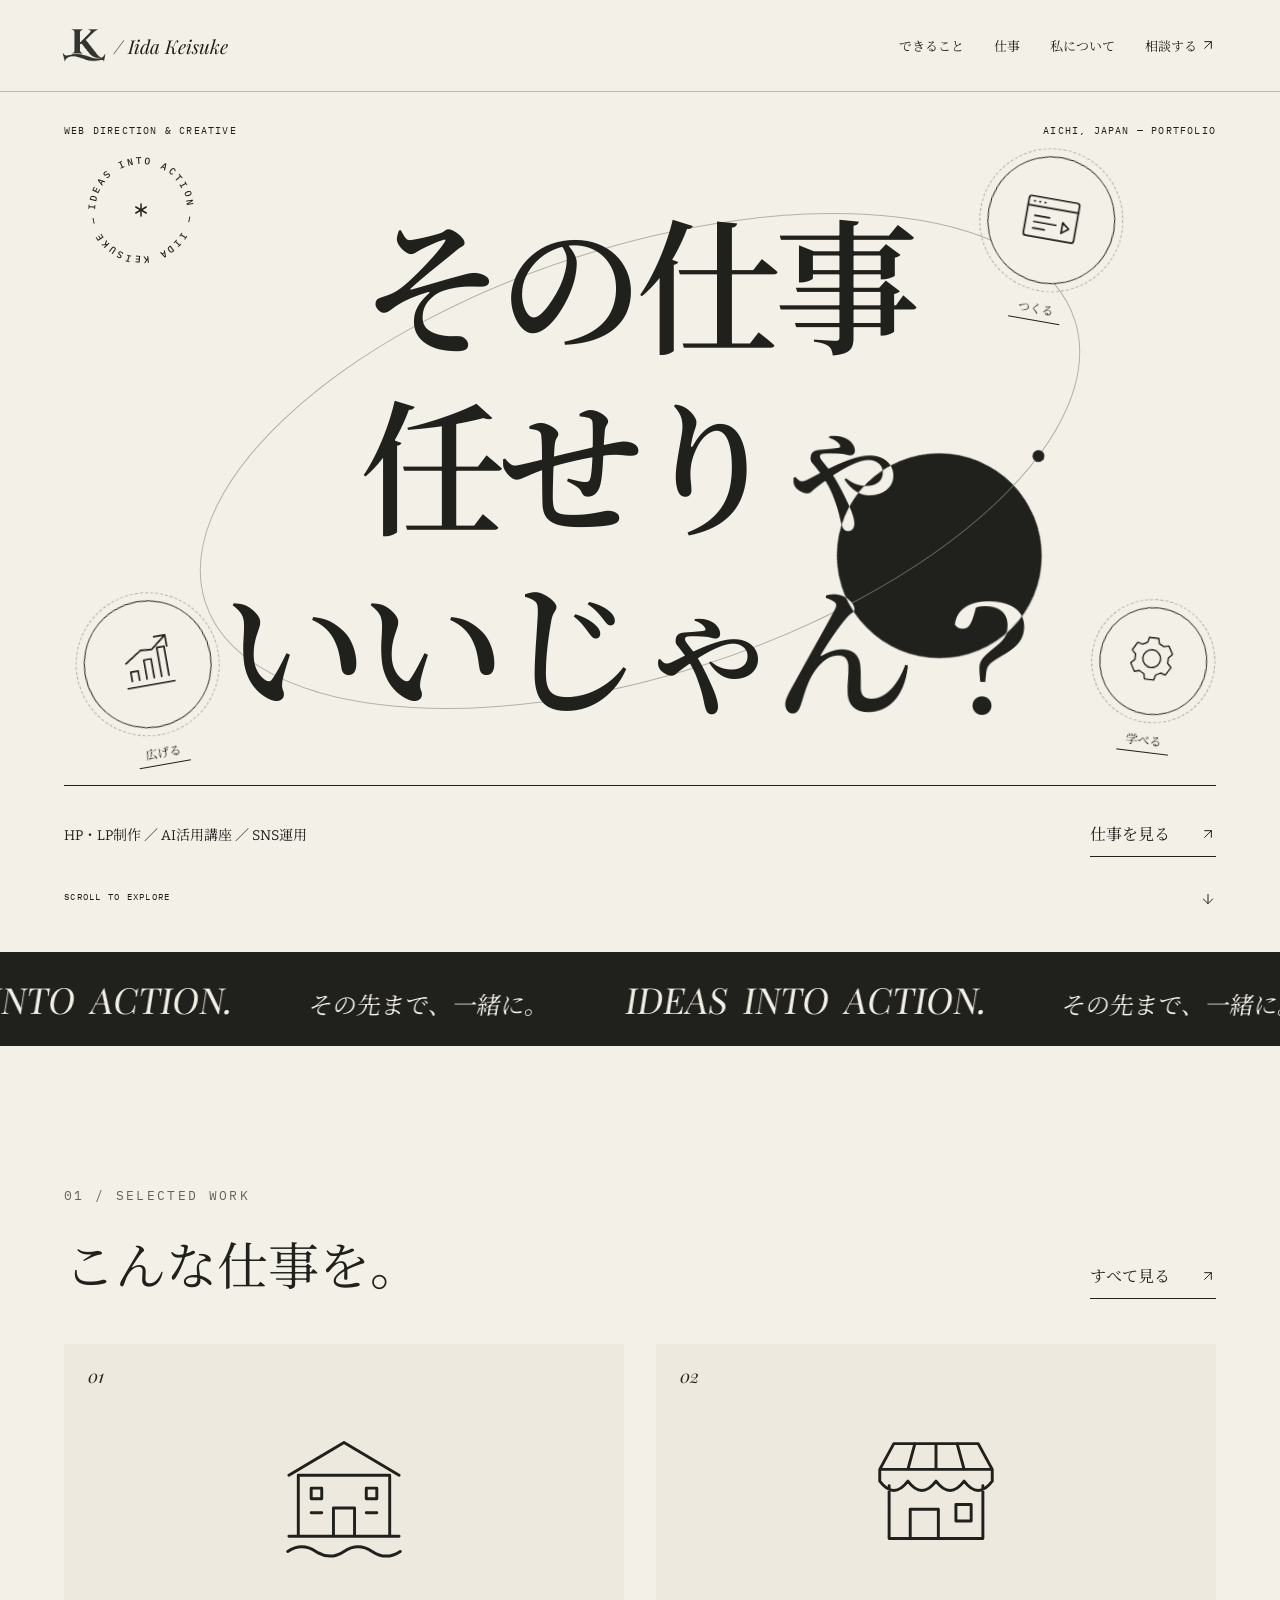
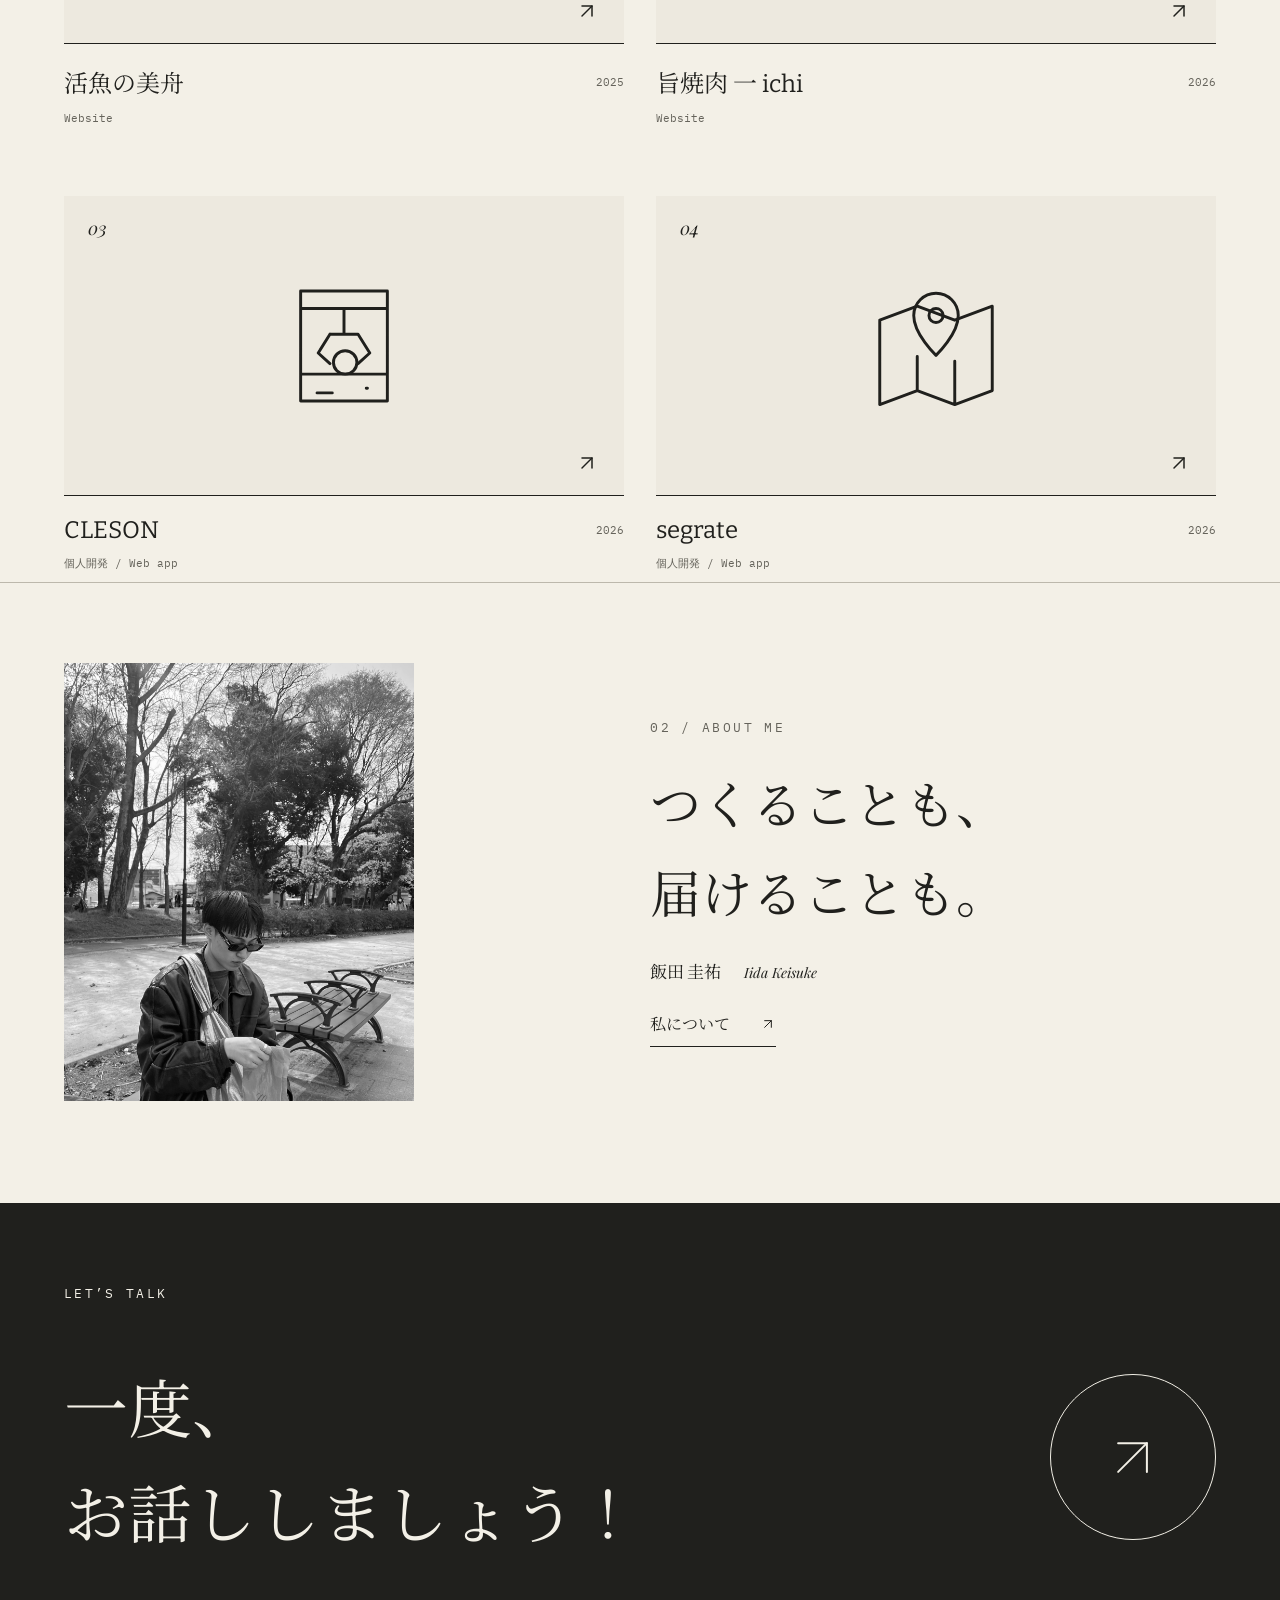
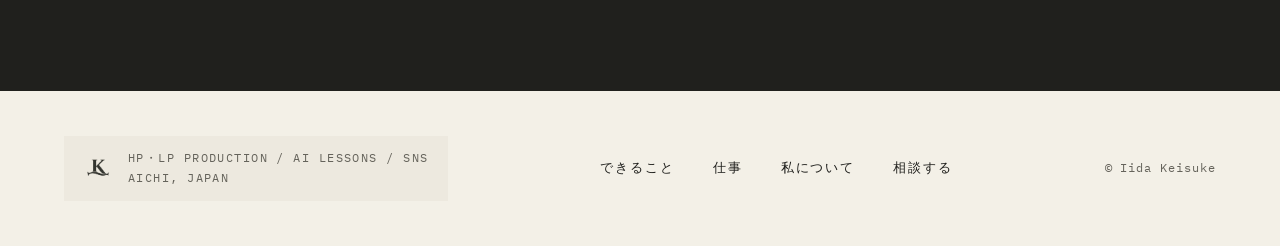
==== commit fa66ef2a: "Open each work straight on its live site in a new tab Applies to the Works cards and the TOP tiles, " ====
--- a/index.html
+++ b/index.html
@@ -113,7 +113,7 @@
       <div class="scroll-cue" aria-hidden="true"><span>SCROLL TO EXPLORE</span><span class="scroll-cue__arrow"><svg class="lu" aria-hidden="true"><use href="#lu-arrow-down"/></svg></span></div>
     </header>
     <div class="ticker" aria-hidden="true" data-ticker><div>IDEAS INTO ACTION. <i>その先まで、一緒に。</i> IDEAS INTO ACTION. <i>その先まで、一緒に。</i> IDEAS INTO ACTION. <i>その先まで、一緒に。</i></div></div>
-    <section class="shell section selected-work"><div class="section-heading" data-rv="lines"><span class="label">01 / SELECTED WORK</span><h2 data-lines>こんな仕事を。</h2><a class="editorial-link" href="#/works">すべて見る <span class="arw"><svg class="lu" aria-hidden="true"><use href="#lu-arrow-up-right"/></svg></span></a></div><div class="project-grid"><a class="project-tile" href="#/work/mifune" data-rv data-cursor="見る"><div class="project-art" data-art><svg class="ico" viewBox="0 0 128 128" aria-hidden="true"><use href="#ico-inn"/></svg><span class="project-number">01</span><span class="project-open"><svg class="lu lu--24" aria-hidden="true"><use href="#lu-arrow-up-right"/></svg></span></div><div class="project-caption"><h3>活魚の美舟</h3><span>2025</span></div><p>Website</p></a><a class="project-tile" href="#/work/ichi" data-rv data-cursor="見る"><div class="project-art" data-art><svg class="ico" viewBox="0 0 128 128" aria-hidden="true"><use href="#ico-shop"/></svg><span class="project-number">02</span><span class="project-open"><svg class="lu lu--24" aria-hidden="true"><use href="#lu-arrow-up-right"/></svg></span></div><div class="project-caption"><h3>旨焼肉 一 ichi</h3><span>2026</span></div><p>Website</p></a><a class="project-tile" href="#/work/cleson" data-rv data-cursor="見る"><div class="project-art" data-art><svg class="ico" viewBox="0 0 128 128" aria-hidden="true"><use href="#ico-claw"/></svg><span class="project-number">03</span><span class="project-open"><svg class="lu lu--24" aria-hidden="true"><use href="#lu-arrow-up-right"/></svg></span></div><div class="project-caption"><h3>CLESON</h3><span>2026</span></div><p>個人開発 / Web app</p></a><a class="project-tile" href="#/work/segrate" data-rv data-cursor="見る"><div class="project-art" data-art><svg class="ico" viewBox="0 0 128 128" aria-hidden="true"><use href="#ico-map"/></svg><span class="project-number">04</span><span class="project-open"><svg class="lu lu--24" aria-hidden="true"><use href="#lu-arrow-up-right"/></svg></span></div><div class="project-caption"><h3>segrate</h3><span>2026</span></div><p>個人開発 / Web app</p></a></div></section>
+    <section class="shell section selected-work"><div class="section-heading" data-rv="lines"><span class="label">01 / SELECTED WORK</span><h2 data-lines>こんな仕事を。</h2><a class="editorial-link" href="#/works">すべて見る <span class="arw"><svg class="lu" aria-hidden="true"><use href="#lu-arrow-up-right"/></svg></span></a></div><div class="project-grid"><a class="project-tile" href="https://ikeuo-mifune.co.jp" target="_blank" rel="noopener" data-rv data-cursor="見る"><div class="project-art" data-art><svg class="ico" viewBox="0 0 128 128" aria-hidden="true"><use href="#ico-inn"/></svg><span class="project-number">01</span><span class="project-open"><svg class="lu lu--24" aria-hidden="true"><use href="#lu-arrow-up-right"/></svg></span></div><div class="project-caption"><h3>活魚の美舟</h3><span>2025</span></div><p>Website</p></a><a class="project-tile" href="https://yakinikuichi0901.com" target="_blank" rel="noopener" data-rv data-cursor="見る"><div class="project-art" data-art><svg class="ico" viewBox="0 0 128 128" aria-hidden="true"><use href="#ico-shop"/></svg><span class="project-number">02</span><span class="project-open"><svg class="lu lu--24" aria-hidden="true"><use href="#lu-arrow-up-right"/></svg></span></div><div class="project-caption"><h3>旨焼肉 一 ichi</h3><span>2026</span></div><p>Website</p></a><a class="project-tile" href="https://cleson.netlify.app" target="_blank" rel="noopener" data-rv data-cursor="見る"><div class="project-art" data-art><svg class="ico" viewBox="0 0 128 128" aria-hidden="true"><use href="#ico-claw"/></svg><span class="project-number">03</span><span class="project-open"><svg class="lu lu--24" aria-hidden="true"><use href="#lu-arrow-up-right"/></svg></span></div><div class="project-caption"><h3>CLESON</h3><span>2026</span></div><p>個人開発 / Web app</p></a><a class="project-tile" href="https://segrate.59kp2jzvr8.workers.dev" target="_blank" rel="noopener" data-rv data-cursor="見る"><div class="project-art" data-art><svg class="ico" viewBox="0 0 128 128" aria-hidden="true"><use href="#ico-map"/></svg><span class="project-number">04</span><span class="project-open"><svg class="lu lu--24" aria-hidden="true"><use href="#lu-arrow-up-right"/></svg></span></div><div class="project-caption"><h3>segrate</h3><span>2026</span></div><p>個人開発 / Web app</p></a></div></section>
     <section class="shell section mini-about" data-rv="lines"><div class="mini-portrait" data-par><img src="uploads/AD8A0684-EFC5-4C89-AA49-F36AAA071E09_1_102_o.jpeg" alt="飯田圭祐" loading="lazy"></div><div><span class="label">02 / ABOUT ME</span><h2 data-lines>つくることも、<br>届けることも。</h2><p>飯田 圭祐 <span class="bio-english">Iida Keisuke</span></p><a class="editorial-link" href="#/about">私について <span class="arw"><svg class="lu" aria-hidden="true"><use href="#lu-arrow-up-right"/></svg></span></a></div></section>
     <section class="contact-band" data-rv="lines"><div class="shell"><span class="label">LET’S TALK</span><a href="#/contact" data-cursor="話す"><h2 data-lines>一度、<br>お話ししましょう！</h2><span class="contact-arrow" data-magnet><svg class="lu lu--display" aria-hidden="true"><use href="#lu-arrow-up-right"/></svg></span></a></div></section>
   </div>
@@ -175,13 +175,13 @@
         <span class="mono-xs">2件</span>
       </div>
       <div class="grid-2 gap-40 mt-32">
-        <a class="work work--lg" data-rv data-cursor="見る" href="#/work/mifune">
+        <a class="work work--lg" data-rv data-cursor="見る" href="https://ikeuo-mifune.co.jp" target="_blank" rel="noopener">
           <div class="work__thumb work__thumb--cover">
             <svg class="ico" viewBox="0 0 128 128" role="img" aria-label="旅館のアイコン"><use href="#ico-inn"/></svg>
           </div>
           <div>
             <div class="work__head">
-              <h2 class="work__title">活魚の美舟 公式サイト</h2>
+              <h2 class="work__title">活魚の美舟 公式サイト <svg class="lu lu--20" aria-hidden="true"><use href="#lu-arrow-up-right"/></svg></h2>
               <span class="mono-xs">2025</span>
             </div>
             <p class="work__body">旅館の公式サイト。ディレクションから制作、公開後の運用まで担当。</p>
@@ -192,13 +192,13 @@
             </ul>
           </div>
         </a>
-        <a class="work work--lg" data-rv data-cursor="見る" href="#/work/ichi">
+        <a class="work work--lg" data-rv data-cursor="見る" href="https://yakinikuichi0901.com" target="_blank" rel="noopener">
           <div class="work__thumb work__thumb--cover">
             <svg class="ico" viewBox="0 0 128 128" role="img" aria-label="飲食店のアイコン"><use href="#ico-shop"/></svg>
           </div>
           <div>
             <div class="work__head">
-              <h2 class="work__title">旨焼肉 一 ichi 公式サイト</h2>
+              <h2 class="work__title">旨焼肉 一 ichi 公式サイト <svg class="lu lu--20" aria-hidden="true"><use href="#lu-arrow-up-right"/></svg></h2>
               <span class="mono-xs">2026</span>
             </div>
             <p class="work__body">愛知県東浦町の焼肉店の公式サイト。生牛タンと名物「一焼」がおすすめメニューです！</p>
@@ -237,13 +237,13 @@
         <span class="mono-xs">2件</span>
       </div>
       <div class="grid-2 gap-40 mt-32">
-        <a class="work work--lg" data-rv data-cursor="見る" href="#/work/cleson">
+        <a class="work work--lg" data-rv data-cursor="見る" href="https://cleson.netlify.app" target="_blank" rel="noopener">
           <div class="work__icon-box">
             <svg class="ico" viewBox="0 0 128 128" role="img" aria-label="CLESON アプリのアイコン"><use href="#ico-claw"/></svg>
           </div>
           <div>
             <div class="work__head">
-              <h2 class="work__title">CLESON</h2>
+              <h2 class="work__title">CLESON <svg class="lu lu--20" aria-hidden="true"><use href="#lu-arrow-up-right"/></svg></h2>
               <span class="mono-xs">公開中</span>
             </div>
             <p class="work__body">クレーンゲームの景品在庫を、商品名・店舗名から検索できる Web アプリ。バンダイナムコ・タイトーなど店舗のデータを毎日自動更新しています。</p>
@@ -254,13 +254,13 @@
             </ul>
           </div>
         </a>
-        <a class="work work--lg" data-rv data-cursor="見る" href="#/work/segrate">
+        <a class="work work--lg" data-rv data-cursor="見る" href="https://segrate.59kp2jzvr8.workers.dev" target="_blank" rel="noopener">
           <div class="work__icon-box">
             <svg class="ico" viewBox="0 0 128 128" role="img" aria-label="segrate アプリのアイコン"><use href="#ico-map"/></svg>
           </div>
           <div>
             <div class="work__head">
-              <h2 class="work__title">segrate</h2>
+              <h2 class="work__title">segrate <svg class="lu lu--20" aria-hidden="true"><use href="#lu-arrow-up-right"/></svg></h2>
               <span class="mono-xs">試用版を公開中</span>
             </div>
             <p class="work__body">地図から「誰かのおすすめ」を見つけられるアプリ。自分だけが知っている地元のお店を、日本中・世界中の人と共有できます。</p>
--- a/styles.css
+++ b/styles.css
@@ -431,6 +431,9 @@
   letter-spacing: -.01em;
 }
 .work--lg .work__title { font-size: 1.75rem; }
+/* 実サイトへ飛ぶカードの目印。ホバーで右上へ少し動く */
+.work__title .lu { margin-left: .2em; width: .8em; height: .8em; transition: transform .5s var(--ease-out); }
+.work--lg:hover .work__title .lu { transform: translate(3px, -3px); }
 .work__body {
   margin: 12px 0 0;
   font: 400 1.0625rem/1.8 var(--serif);
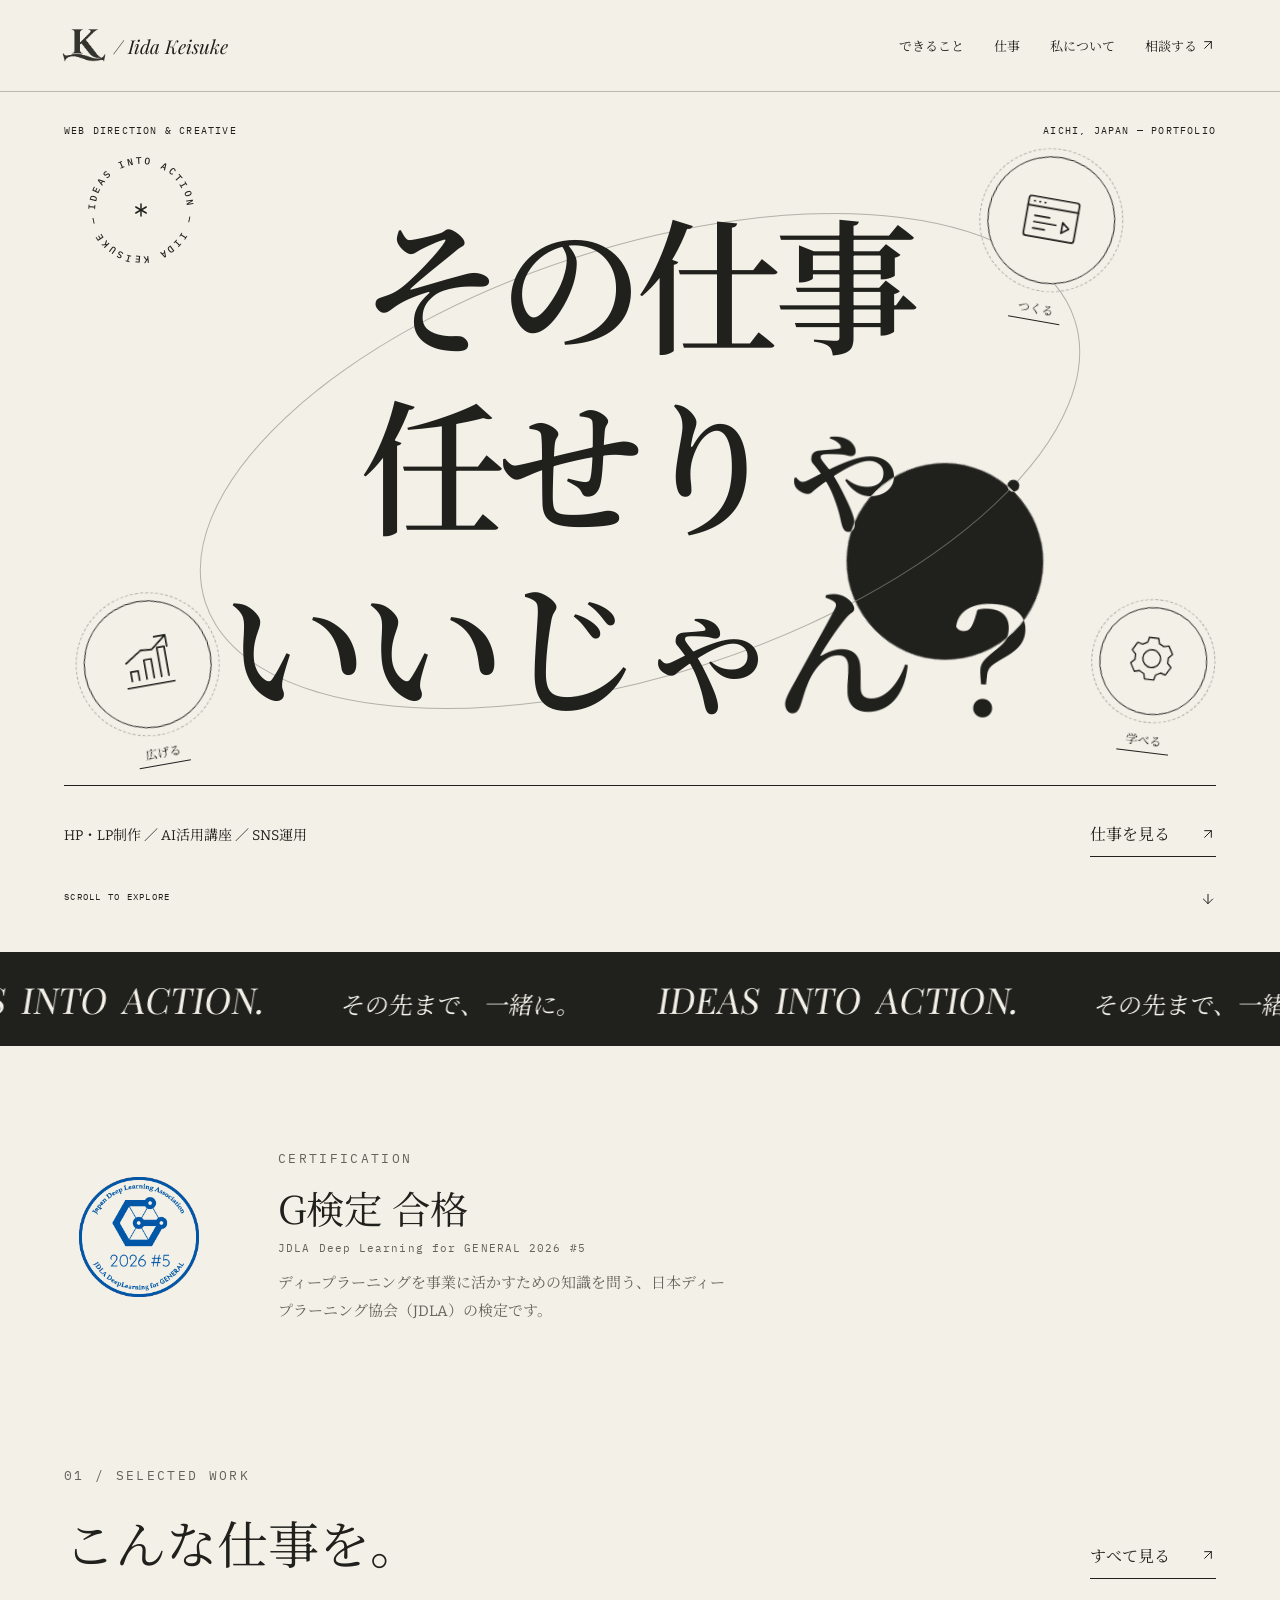
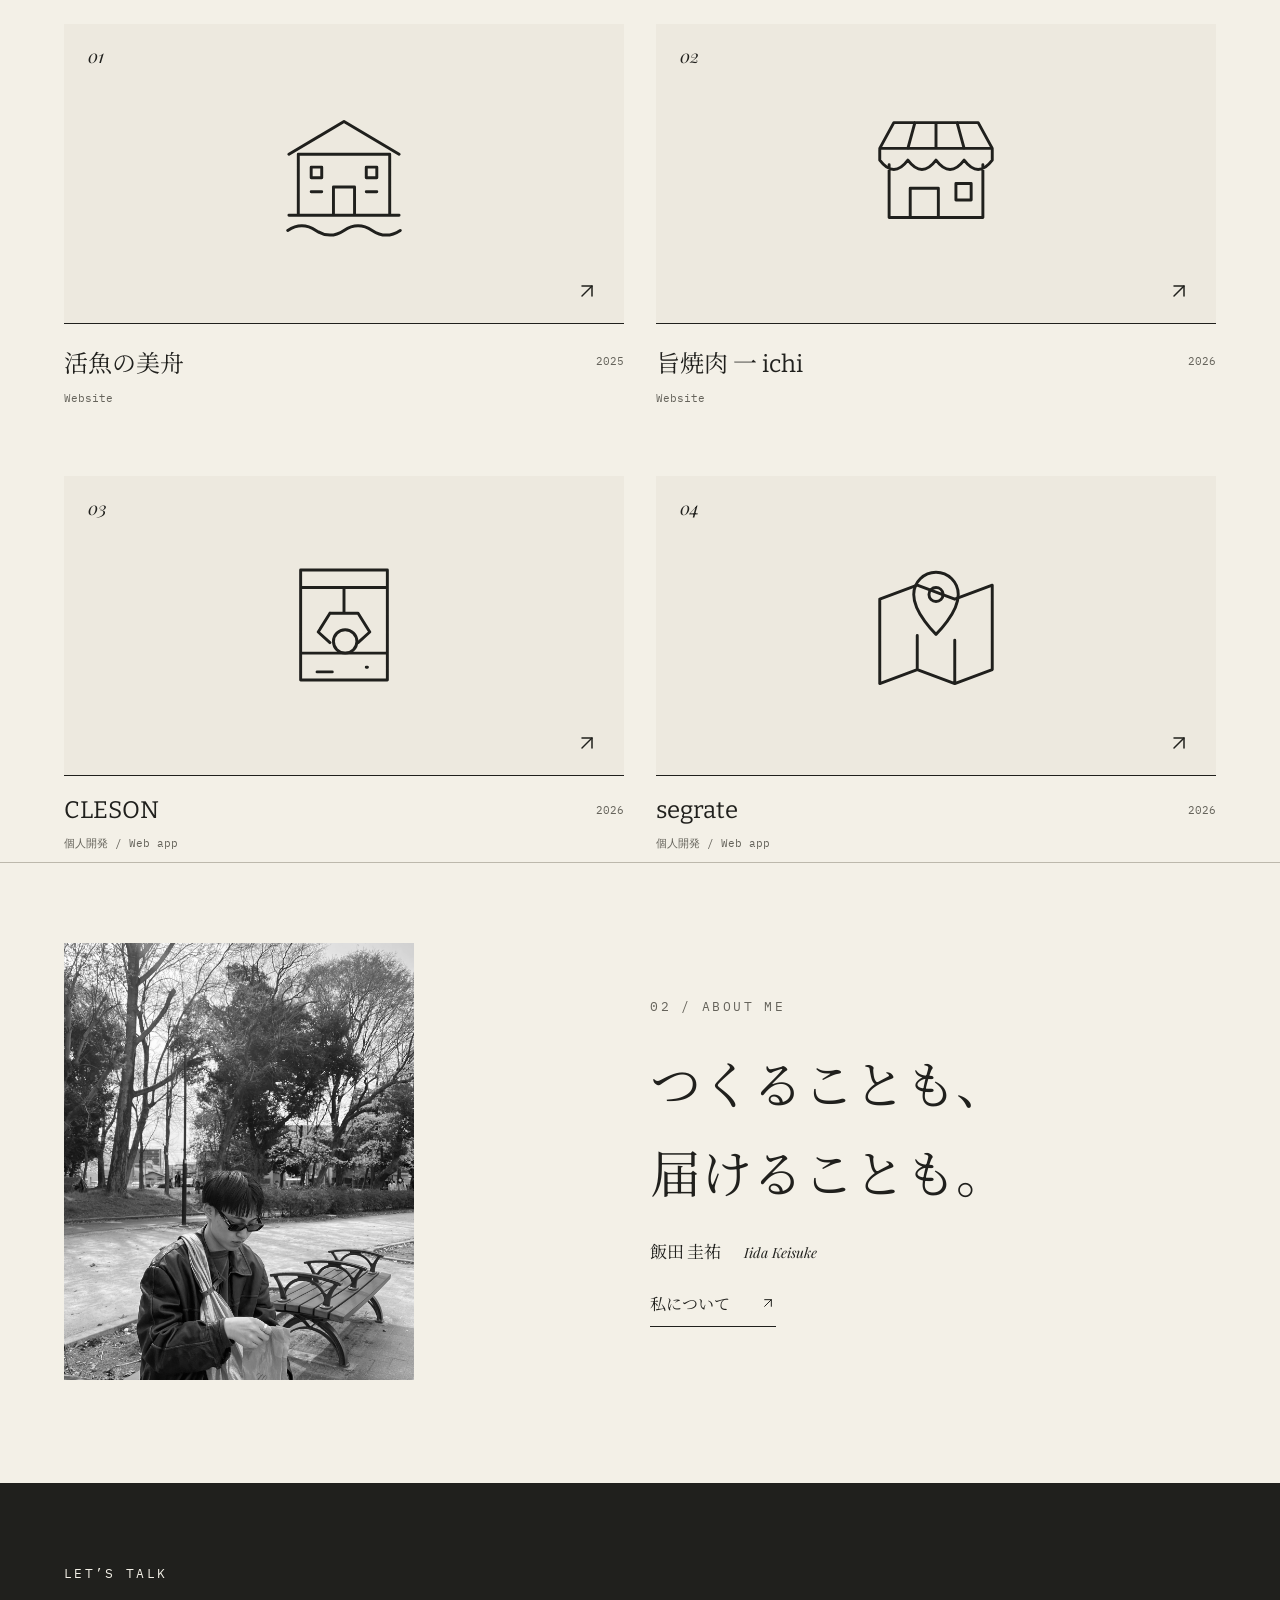
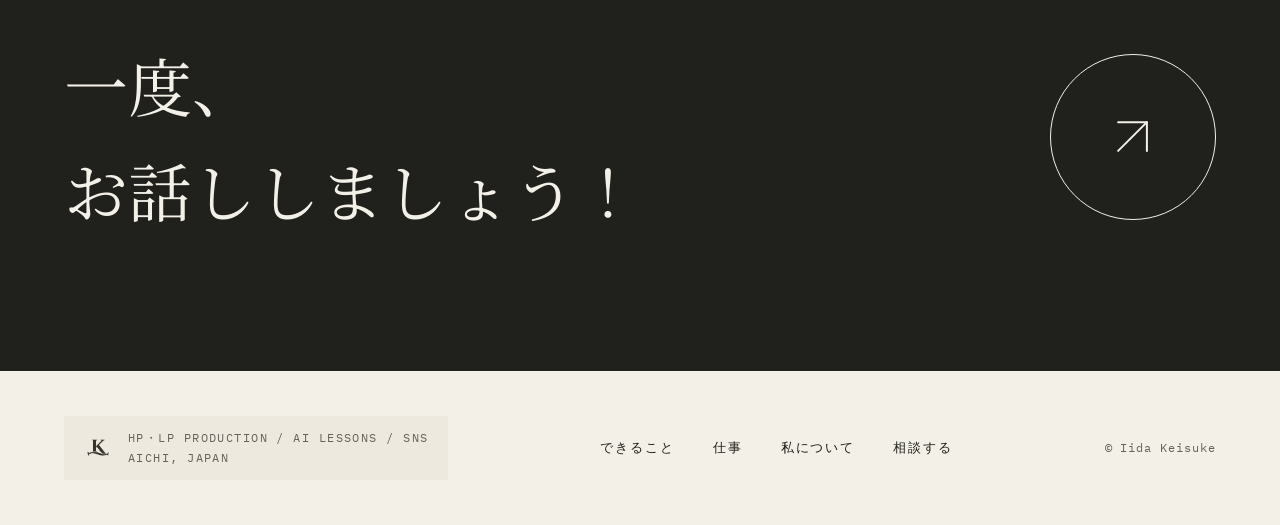
==== commit e25dfe52: "Add the G検定 (JDLA Deep Learning for GENERAL 2026 #5) badge to TOP and About The badge background is " ====
--- a/index.html
+++ b/index.html
@@ -113,6 +113,15 @@
       <div class="scroll-cue" aria-hidden="true"><span>SCROLL TO EXPLORE</span><span class="scroll-cue__arrow"><svg class="lu" aria-hidden="true"><use href="#lu-arrow-down"/></svg></span></div>
     </header>
     <div class="ticker" aria-hidden="true" data-ticker><div>IDEAS INTO ACTION. <i>その先まで、一緒に。</i> IDEAS INTO ACTION. <i>その先まで、一緒に。</i> IDEAS INTO ACTION. <i>その先まで、一緒に。</i></div></div>
+    <section class="shell cert" data-rv aria-labelledby="cert-heading">
+      <img class="cert__badge" src="uploads/g-kentei-2026-5.png" alt="JDLA Deep Learning for GENERAL 2026 #5 の合格バッジ" width="250" height="250" loading="lazy">
+      <div class="cert__body">
+        <span class="label">CERTIFICATION</span>
+        <h2 class="cert__title" id="cert-heading">G検定 合格</h2>
+        <p class="cert__meta">JDLA Deep Learning for GENERAL 2026 #5</p>
+        <p class="cert__text">ディープラーニングを事業に活かすための知識を問う、日本ディープラーニング協会（JDLA）の検定です。</p>
+      </div>
+    </section>
     <section class="shell section selected-work"><div class="section-heading" data-rv="lines"><span class="label">01 / SELECTED WORK</span><h2 data-lines>こんな仕事を。</h2><a class="editorial-link" href="#/works">すべて見る <span class="arw"><svg class="lu" aria-hidden="true"><use href="#lu-arrow-up-right"/></svg></span></a></div><div class="project-grid"><a class="project-tile" href="https://ikeuo-mifune.co.jp" target="_blank" rel="noopener" data-rv data-cursor="見る"><div class="project-art" data-art><svg class="ico" viewBox="0 0 128 128" aria-hidden="true"><use href="#ico-inn"/></svg><span class="project-number">01</span><span class="project-open"><svg class="lu lu--24" aria-hidden="true"><use href="#lu-arrow-up-right"/></svg></span></div><div class="project-caption"><h3>活魚の美舟</h3><span>2025</span></div><p>Website</p></a><a class="project-tile" href="https://yakinikuichi0901.com" target="_blank" rel="noopener" data-rv data-cursor="見る"><div class="project-art" data-art><svg class="ico" viewBox="0 0 128 128" aria-hidden="true"><use href="#ico-shop"/></svg><span class="project-number">02</span><span class="project-open"><svg class="lu lu--24" aria-hidden="true"><use href="#lu-arrow-up-right"/></svg></span></div><div class="project-caption"><h3>旨焼肉 一 ichi</h3><span>2026</span></div><p>Website</p></a><a class="project-tile" href="https://cleson.netlify.app" target="_blank" rel="noopener" data-rv data-cursor="見る"><div class="project-art" data-art><svg class="ico" viewBox="0 0 128 128" aria-hidden="true"><use href="#ico-claw"/></svg><span class="project-number">03</span><span class="project-open"><svg class="lu lu--24" aria-hidden="true"><use href="#lu-arrow-up-right"/></svg></span></div><div class="project-caption"><h3>CLESON</h3><span>2026</span></div><p>個人開発 / Web app</p></a><a class="project-tile" href="https://segrate.59kp2jzvr8.workers.dev" target="_blank" rel="noopener" data-rv data-cursor="見る"><div class="project-art" data-art><svg class="ico" viewBox="0 0 128 128" aria-hidden="true"><use href="#ico-map"/></svg><span class="project-number">04</span><span class="project-open"><svg class="lu lu--24" aria-hidden="true"><use href="#lu-arrow-up-right"/></svg></span></div><div class="project-caption"><h3>segrate</h3><span>2026</span></div><p>個人開発 / Web app</p></a></div></section>
     <section class="shell section mini-about" data-rv="lines"><div class="mini-portrait" data-par><img src="uploads/AD8A0684-EFC5-4C89-AA49-F36AAA071E09_1_102_o.jpeg" alt="飯田圭祐" loading="lazy"></div><div><span class="label">02 / ABOUT ME</span><h2 data-lines>つくることも、<br>届けることも。</h2><p>飯田 圭祐 <span class="bio-english">Iida Keisuke</span></p><a class="editorial-link" href="#/about">私について <span class="arw"><svg class="lu" aria-hidden="true"><use href="#lu-arrow-up-right"/></svg></span></a></div></section>
     <section class="contact-band" data-rv="lines"><div class="shell"><span class="label">LET’S TALK</span><a href="#/contact" data-cursor="話す"><h2 data-lines>一度、<br>お話ししましょう！</h2><span class="contact-arrow" data-magnet><svg class="lu lu--display" aria-hidden="true"><use href="#lu-arrow-up-right"/></svg></span></a></div></section>
@@ -333,6 +342,7 @@
               <h2 class="colhead">これまで</h2>
               <ol class="timeline">
                 <li><span class="mono-xs">現在</span><span>HP・LP のディレクション / 業務での AI 活用（月230時間の定型業務を自動化）</span></li>
+                <li><span class="mono-xs">2026</span><span>G検定（JDLA Deep Learning for GENERAL）合格</span></li>
                 <li><span class="mono-xs">2026</span><span>旨焼肉 一 ichi 公式サイト 制作</span></li>
                 <li><span class="mono-xs">2026</span><span>アプリ「segrate」「CLESON」を個人開発</span></li>
                 <li><span class="mono-xs">2025</span><span>活魚の美舟 公式サイト ディレクション・制作・運用</span></li>
--- a/styles.css
+++ b/styles.css
@@ -1302,6 +1302,27 @@
 .project-tile > p { font: 11px var(--mono); color: var(--muted); }
 .project-tile > p { margin-top: 12px; }
 
+/* 資格の段。バッジはステッカーのように回りながら貼られる */
+.cert {
+  display: grid;
+  grid-template-columns: auto 1fr;
+  gap: clamp(24px, 5vw, 64px);
+  align-items: center;
+  padding-top: clamp(64px, 8vw, 104px);
+}
+.cert__badge {
+  display: block;
+  width: clamp(104px, 12vw, 150px);
+  height: auto;
+  transform: scale(.55) rotate(-28deg);
+  transition: transform 1s var(--spring) .15s;
+}
+.cert.is-in .cert__badge { transform: none; }
+.cert.is-in:hover .cert__badge { transform: rotate(-10deg) scale(1.06); transition-duration: .6s; transition-delay: 0s; }
+.cert__title { margin: 14px 0 0; font: 400 clamp(26px, 3vw, 40px)/1.3 var(--mincho); }
+.cert__meta { margin: 8px 0 0; font: 11px var(--mono); letter-spacing: .1em; color: var(--muted); }
+.cert__text { margin: 14px 0 0; max-width: 46ch; font: 400 15px/1.9 var(--serif); color: var(--muted); }
+
 .mini-about {
   display: grid;
   grid-template-columns: 1fr 1.2fr;
@@ -1654,6 +1675,9 @@
   .project-grid .project-tile:nth-child(even) { --rd: 0s; }
   .project-art { height: 260px; }
   .mini-about { grid-template-columns: 1fr; }
+  .cert { gap: 20px; align-items: start; }
+  .cert__badge { width: 92px; }
+  .cert__text { font-size: 14px; }
   /* 見出しが矢印の丸に押されて中途半端に折れないよう、矢印は見出しの下に回す */
   .contact-band a { flex-direction: column; align-items: flex-start; gap: 28px; }
   .contact-band h2 { font-size: clamp(30px, 9vw, 36px); }
@@ -1680,6 +1704,7 @@
   [data-rv="clip"],
   .mini-portrait { clip-path: none !important; }
   [data-rv] .ico { stroke-dashoffset: 0 !important; }
+  .cert__badge { transform: none !important; }
   .floating-object,
   .catchphrase,
   .ch { transform: none !important; translate: none !important; }
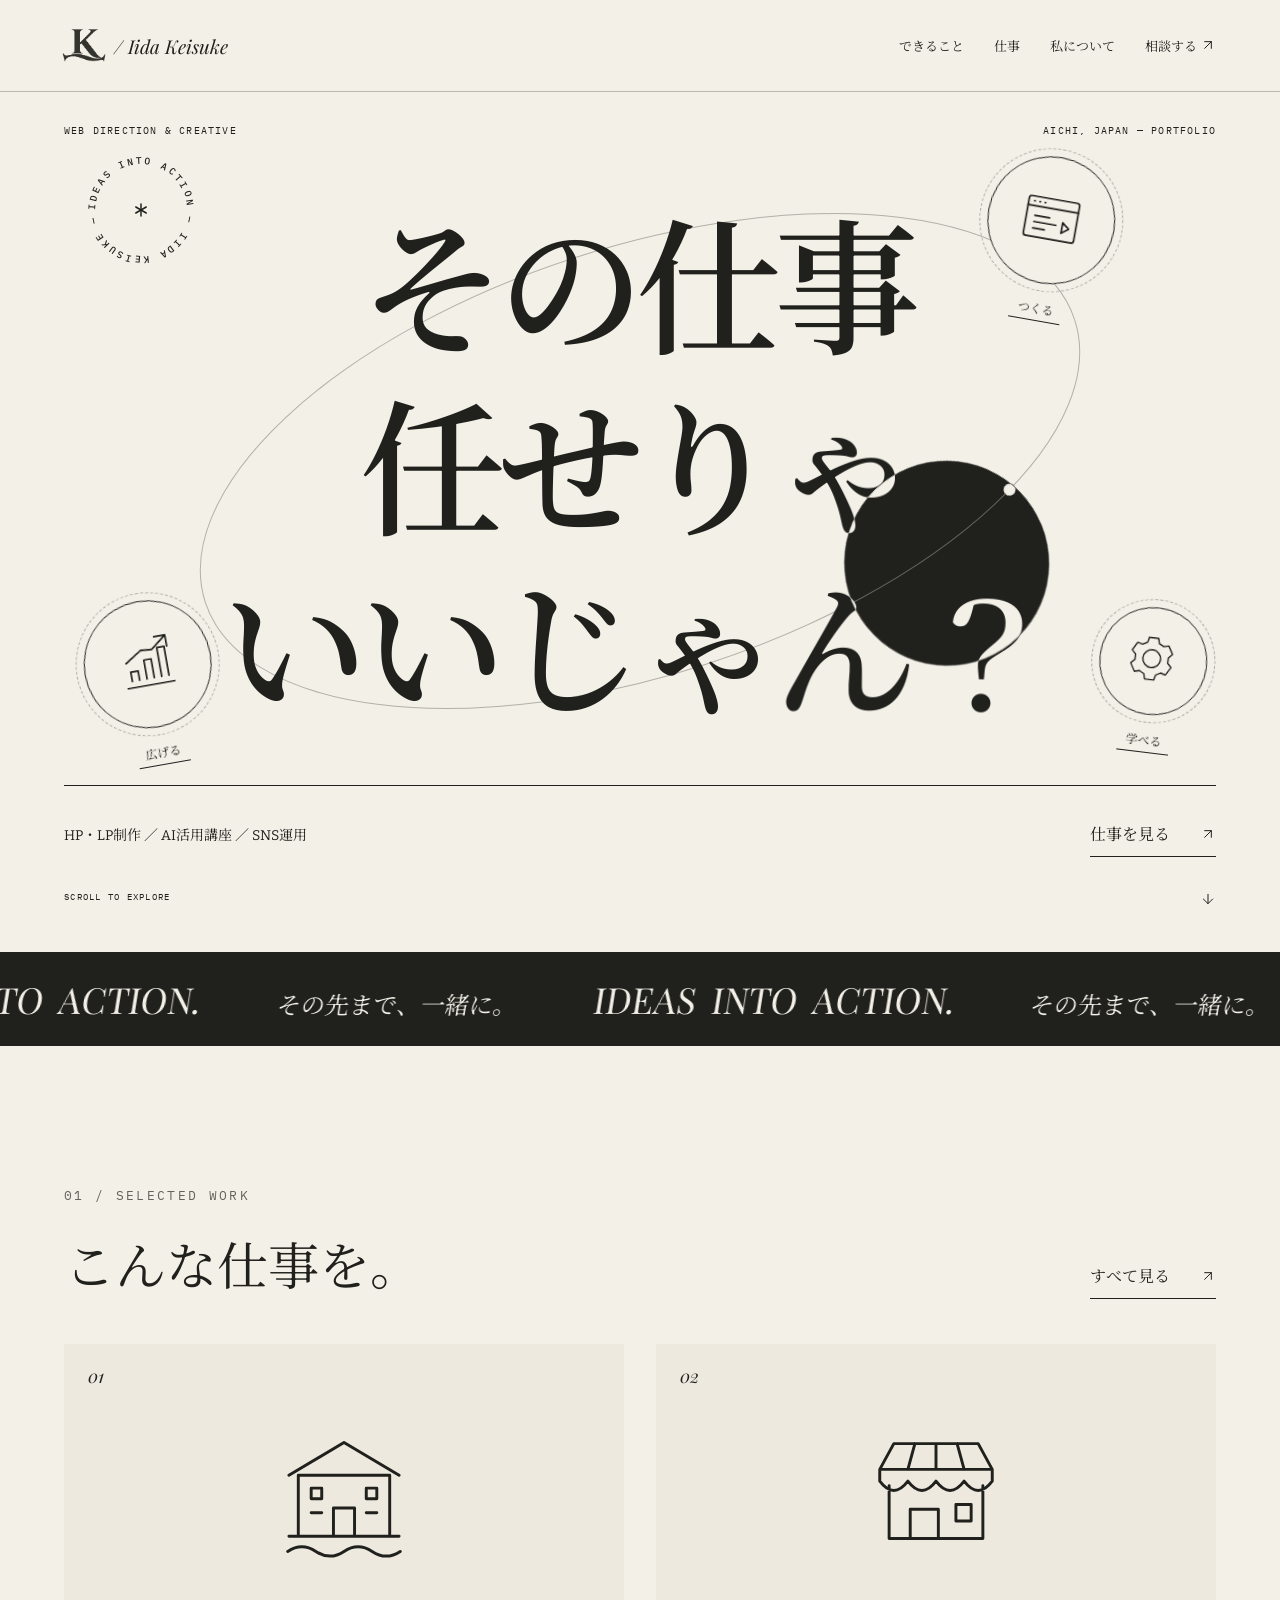
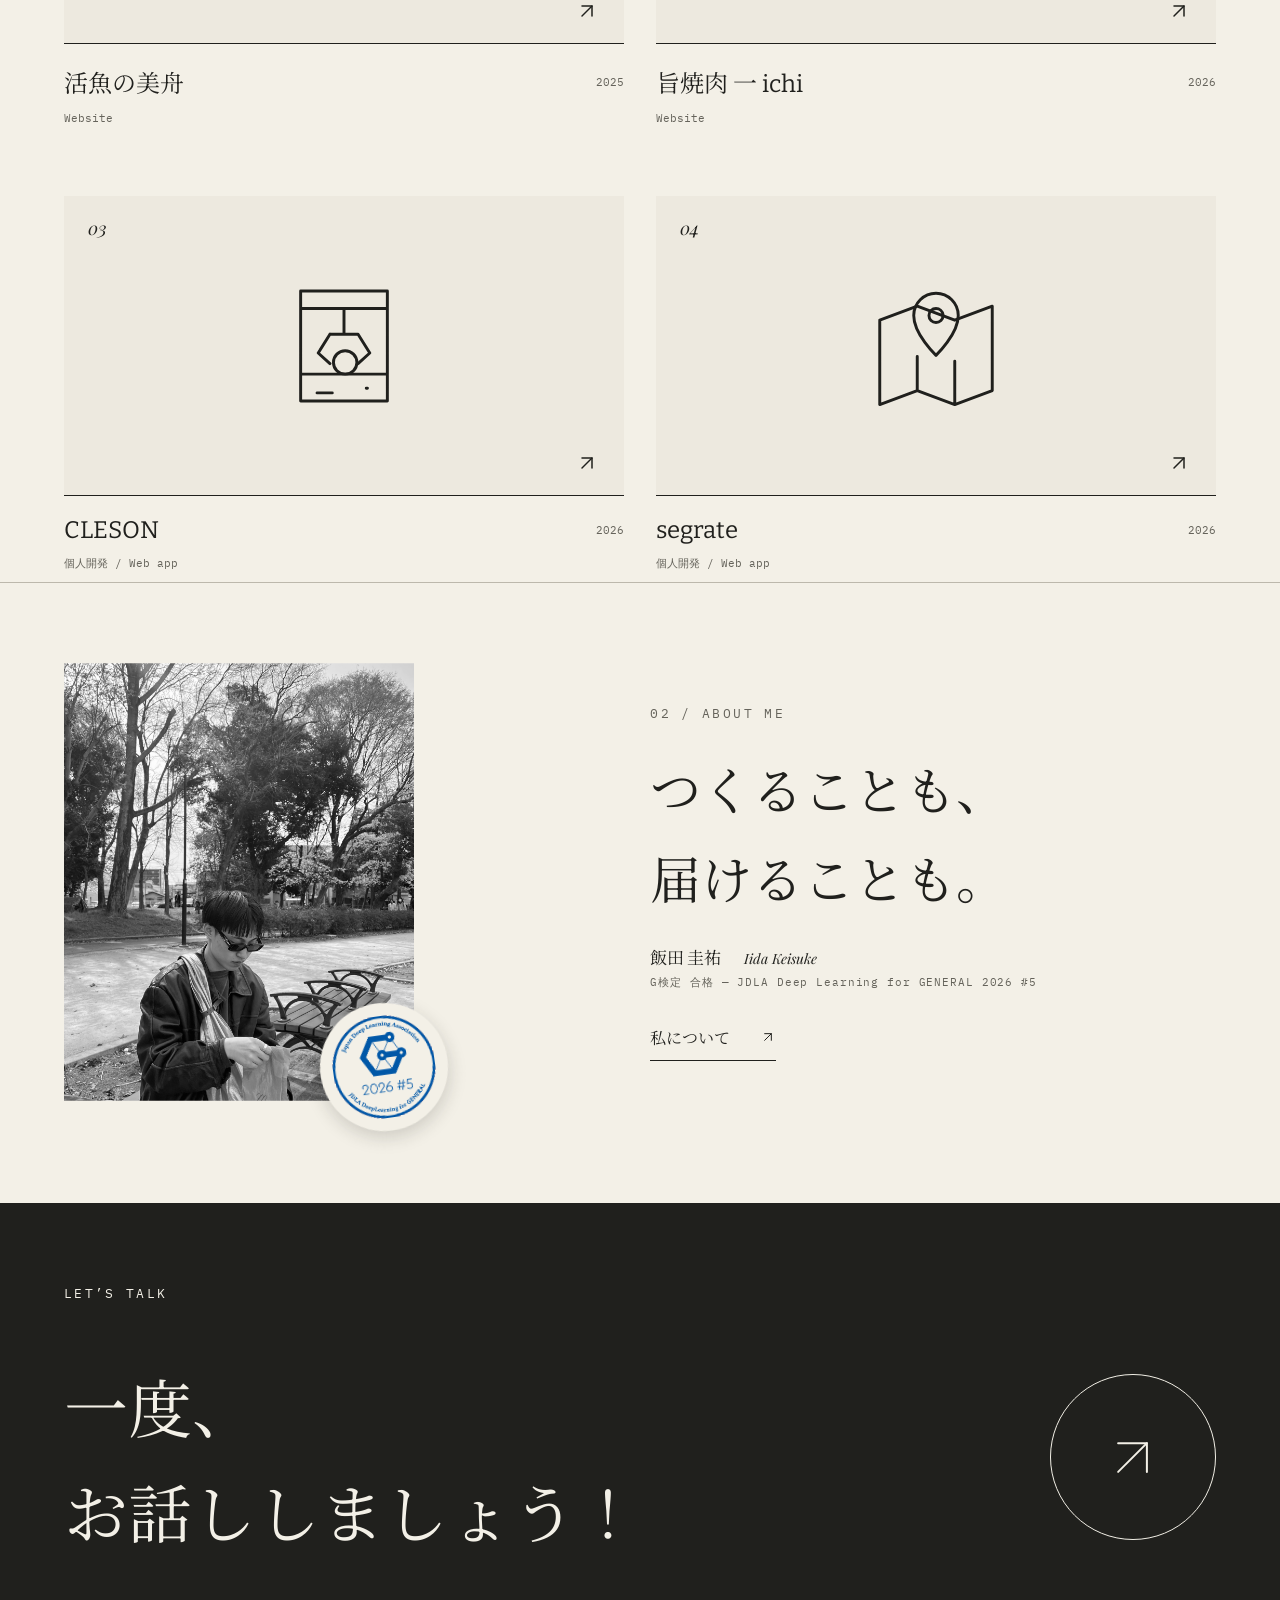
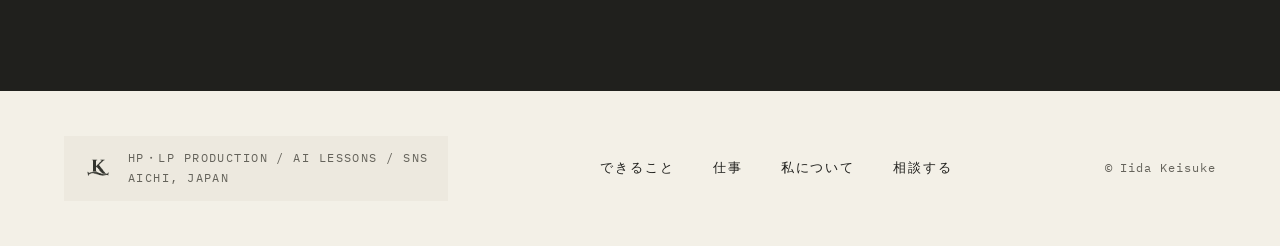
==== commit 4741695f: "Move the G検定 badge onto the ABOUT ME portrait as a sticker Drop the standalone certification strip u" ====
--- a/index.html
+++ b/index.html
@@ -113,17 +113,8 @@
       <div class="scroll-cue" aria-hidden="true"><span>SCROLL TO EXPLORE</span><span class="scroll-cue__arrow"><svg class="lu" aria-hidden="true"><use href="#lu-arrow-down"/></svg></span></div>
     </header>
     <div class="ticker" aria-hidden="true" data-ticker><div>IDEAS INTO ACTION. <i>その先まで、一緒に。</i> IDEAS INTO ACTION. <i>その先まで、一緒に。</i> IDEAS INTO ACTION. <i>その先まで、一緒に。</i></div></div>
-    <section class="shell cert" data-rv aria-labelledby="cert-heading">
-      <img class="cert__badge" src="uploads/g-kentei-2026-5.png" alt="JDLA Deep Learning for GENERAL 2026 #5 の合格バッジ" width="250" height="250" loading="lazy">
-      <div class="cert__body">
-        <span class="label">CERTIFICATION</span>
-        <h2 class="cert__title" id="cert-heading">G検定 合格</h2>
-        <p class="cert__meta">JDLA Deep Learning for GENERAL 2026 #5</p>
-        <p class="cert__text">ディープラーニングを事業に活かすための知識を問う、日本ディープラーニング協会（JDLA）の検定です。</p>
-      </div>
-    </section>
     <section class="shell section selected-work"><div class="section-heading" data-rv="lines"><span class="label">01 / SELECTED WORK</span><h2 data-lines>こんな仕事を。</h2><a class="editorial-link" href="#/works">すべて見る <span class="arw"><svg class="lu" aria-hidden="true"><use href="#lu-arrow-up-right"/></svg></span></a></div><div class="project-grid"><a class="project-tile" href="https://ikeuo-mifune.co.jp" target="_blank" rel="noopener" data-rv data-cursor="見る"><div class="project-art" data-art><svg class="ico" viewBox="0 0 128 128" aria-hidden="true"><use href="#ico-inn"/></svg><span class="project-number">01</span><span class="project-open"><svg class="lu lu--24" aria-hidden="true"><use href="#lu-arrow-up-right"/></svg></span></div><div class="project-caption"><h3>活魚の美舟</h3><span>2025</span></div><p>Website</p></a><a class="project-tile" href="https://yakinikuichi0901.com" target="_blank" rel="noopener" data-rv data-cursor="見る"><div class="project-art" data-art><svg class="ico" viewBox="0 0 128 128" aria-hidden="true"><use href="#ico-shop"/></svg><span class="project-number">02</span><span class="project-open"><svg class="lu lu--24" aria-hidden="true"><use href="#lu-arrow-up-right"/></svg></span></div><div class="project-caption"><h3>旨焼肉 一 ichi</h3><span>2026</span></div><p>Website</p></a><a class="project-tile" href="https://cleson.netlify.app" target="_blank" rel="noopener" data-rv data-cursor="見る"><div class="project-art" data-art><svg class="ico" viewBox="0 0 128 128" aria-hidden="true"><use href="#ico-claw"/></svg><span class="project-number">03</span><span class="project-open"><svg class="lu lu--24" aria-hidden="true"><use href="#lu-arrow-up-right"/></svg></span></div><div class="project-caption"><h3>CLESON</h3><span>2026</span></div><p>個人開発 / Web app</p></a><a class="project-tile" href="https://segrate.59kp2jzvr8.workers.dev" target="_blank" rel="noopener" data-rv data-cursor="見る"><div class="project-art" data-art><svg class="ico" viewBox="0 0 128 128" aria-hidden="true"><use href="#ico-map"/></svg><span class="project-number">04</span><span class="project-open"><svg class="lu lu--24" aria-hidden="true"><use href="#lu-arrow-up-right"/></svg></span></div><div class="project-caption"><h3>segrate</h3><span>2026</span></div><p>個人開発 / Web app</p></a></div></section>
-    <section class="shell section mini-about" data-rv="lines"><div class="mini-portrait" data-par><img src="uploads/AD8A0684-EFC5-4C89-AA49-F36AAA071E09_1_102_o.jpeg" alt="飯田圭祐" loading="lazy"></div><div><span class="label">02 / ABOUT ME</span><h2 data-lines>つくることも、<br>届けることも。</h2><p>飯田 圭祐 <span class="bio-english">Iida Keisuke</span></p><a class="editorial-link" href="#/about">私について <span class="arw"><svg class="lu" aria-hidden="true"><use href="#lu-arrow-up-right"/></svg></span></a></div></section>
+    <section class="shell section mini-about" data-rv="lines"><div class="mini-figure"><div class="mini-portrait" data-par><img src="uploads/AD8A0684-EFC5-4C89-AA49-F36AAA071E09_1_102_o.jpeg" alt="飯田圭祐" loading="lazy"></div><img class="mini-badge" src="uploads/g-kentei-2026-5.png" alt="G検定（JDLA Deep Learning for GENERAL 2026 #5）合格バッジ" width="250" height="250" loading="lazy"></div><div><span class="label">02 / ABOUT ME</span><h2 data-lines>つくることも、<br>届けることも。</h2><p>飯田 圭祐 <span class="bio-english">Iida Keisuke</span></p><p class="mini-cert">G検定 合格 — JDLA Deep Learning for GENERAL 2026 #5</p><a class="editorial-link" href="#/about">私について <span class="arw"><svg class="lu" aria-hidden="true"><use href="#lu-arrow-up-right"/></svg></span></a></div></section>
     <section class="contact-band" data-rv="lines"><div class="shell"><span class="label">LET’S TALK</span><a href="#/contact" data-cursor="話す"><h2 data-lines>一度、<br>お話ししましょう！</h2><span class="contact-arrow" data-magnet><svg class="lu lu--display" aria-hidden="true"><use href="#lu-arrow-up-right"/></svg></span></a></div></section>
   </div>
   <div class="page" data-page="services" hidden><div class="shell page-body" data-rv="lines"><span class="label">SERVICES</span><h1 class="display-1 display-1--jp" data-lines>できること。</h1><p class="page-lead">まずは HP・LP をつくる。AI の使い方も、SNS での発信も、一緒に。</p></div>    <!-- Services -->
--- a/styles.css
+++ b/styles.css
@@ -1302,27 +1302,6 @@
 .project-tile > p { font: 11px var(--mono); color: var(--muted); }
 .project-tile > p { margin-top: 12px; }
 
-/* 資格の段。バッジはステッカーのように回りながら貼られる */
-.cert {
-  display: grid;
-  grid-template-columns: auto 1fr;
-  gap: clamp(24px, 5vw, 64px);
-  align-items: center;
-  padding-top: clamp(64px, 8vw, 104px);
-}
-.cert__badge {
-  display: block;
-  width: clamp(104px, 12vw, 150px);
-  height: auto;
-  transform: scale(.55) rotate(-28deg);
-  transition: transform 1s var(--spring) .15s;
-}
-.cert.is-in .cert__badge { transform: none; }
-.cert.is-in:hover .cert__badge { transform: rotate(-10deg) scale(1.06); transition-duration: .6s; transition-delay: 0s; }
-.cert__title { margin: 14px 0 0; font: 400 clamp(26px, 3vw, 40px)/1.3 var(--mincho); }
-.cert__meta { margin: 8px 0 0; font: 11px var(--mono); letter-spacing: .1em; color: var(--muted); }
-.cert__text { margin: 14px 0 0; max-width: 46ch; font: 400 15px/1.9 var(--serif); color: var(--muted); }
-
 .mini-about {
   display: grid;
   grid-template-columns: 1fr 1.2fr;
@@ -1332,7 +1311,27 @@
   padding-bottom: clamp(64px, 8vw, 112px);
   border-top: 1px solid var(--line);
 }
-.mini-portrait { max-width: 350px; aspect-ratio: 4 / 5; overflow: hidden; }
+.mini-figure { position: relative; max-width: 350px; }
+.mini-portrait { aspect-ratio: 4 / 5; overflow: hidden; }
+/* G検定のバッジ。写真が開き切ったあと、右下の角にステッカーのように貼られる */
+.mini-badge {
+  position: absolute;
+  right: -34px;
+  bottom: -30px;
+  z-index: 1;
+  width: clamp(92px, 10vw, 128px);
+  height: auto;
+  /* 写真の上に乗るので、円の内側はクリームで塗って写真を透かさない */
+  border-radius: 50%;
+  background: var(--bg);
+  box-shadow: 0 6px 18px rgba(32, 32, 29, .18);
+  opacity: 0;
+  transform: scale(.4) rotate(-40deg);
+  transition: transform 1s var(--spring) 1.15s, opacity .4s ease-out 1.15s;
+}
+.is-in .mini-badge { opacity: 1; transform: rotate(-8deg); }
+.is-in .mini-figure:hover .mini-badge { transform: rotate(6deg) scale(1.08); transition-duration: .6s; transition-delay: 0s; }
+.mini-about .mini-cert { margin: -12px 0 22px; font: 11px/1.6 var(--mono); letter-spacing: .08em; color: var(--muted); }
 .mini-portrait img { width: 100%; height: 100%; object-fit: cover; filter: grayscale(1); }
 .mini-about h2 { margin: 25px 0; font: 400 clamp(30px, 4vw, 52px)/1.6 var(--mincho); }
 .mini-about p { font-size: 17px; }
@@ -1675,14 +1674,12 @@
   .project-grid .project-tile:nth-child(even) { --rd: 0s; }
   .project-art { height: 260px; }
   .mini-about { grid-template-columns: 1fr; }
-  .cert { gap: 20px; align-items: start; }
-  .cert__badge { width: 92px; }
-  .cert__text { font-size: 14px; }
   /* 見出しが矢印の丸に押されて中途半端に折れないよう、矢印は見出しの下に回す */
   .contact-band a { flex-direction: column; align-items: flex-start; gap: 28px; }
   .contact-band h2 { font-size: clamp(30px, 9vw, 36px); }
   .contact-arrow { width: 88px; }
-  .mini-portrait { width: 65%; margin-left: 5%; }
+  .mini-figure { width: 65%; margin: 0 0 22px 5%; }
+  .mini-badge { right: -26px; bottom: -22px; width: 84px; }
   .mini-about h2 { font-size: 34px; }
   .ticker > div { font-size: 28px; }
   .ticker i { margin-inline: 30px; font-size: 20px; }
@@ -1704,7 +1701,7 @@
   [data-rv="clip"],
   .mini-portrait { clip-path: none !important; }
   [data-rv] .ico { stroke-dashoffset: 0 !important; }
-  .cert__badge { transform: none !important; }
+  .mini-badge { transform: none !important; }
   .floating-object,
   .catchphrase,
   .ch { transform: none !important; translate: none !important; }
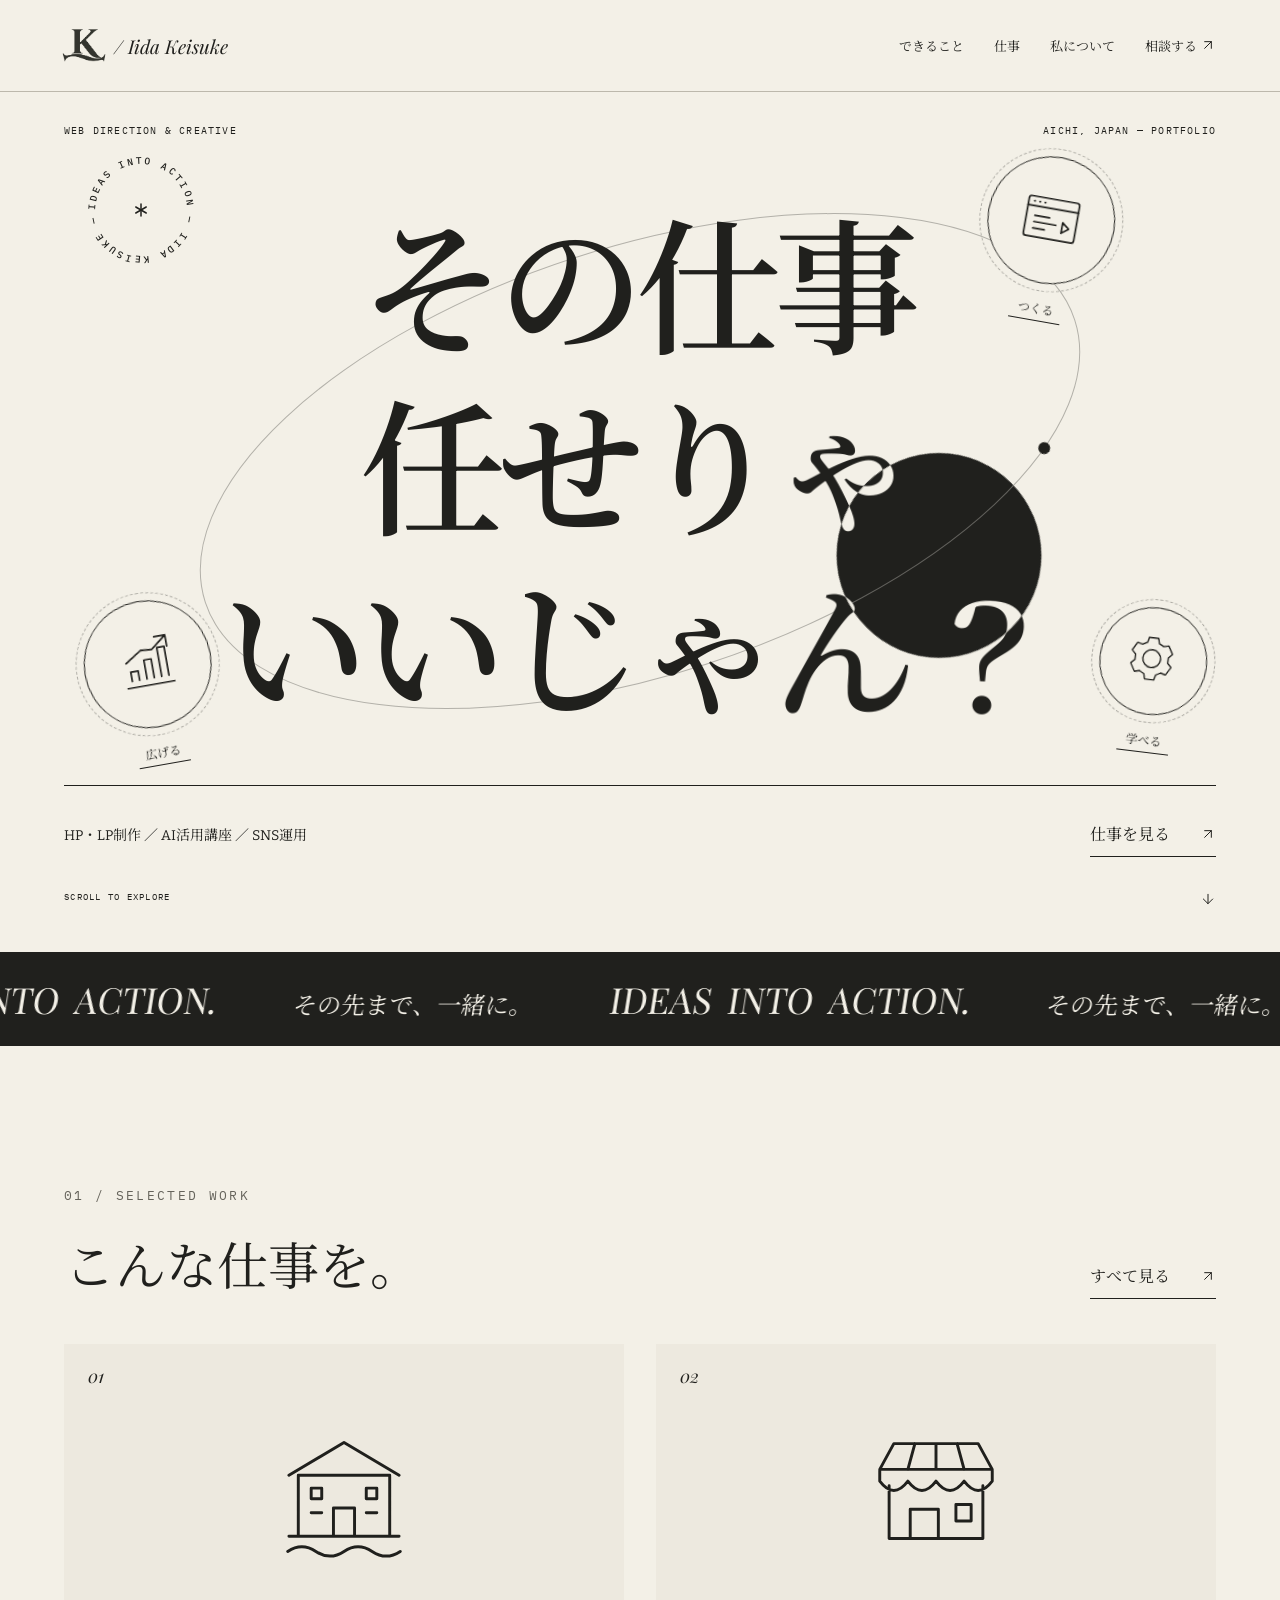
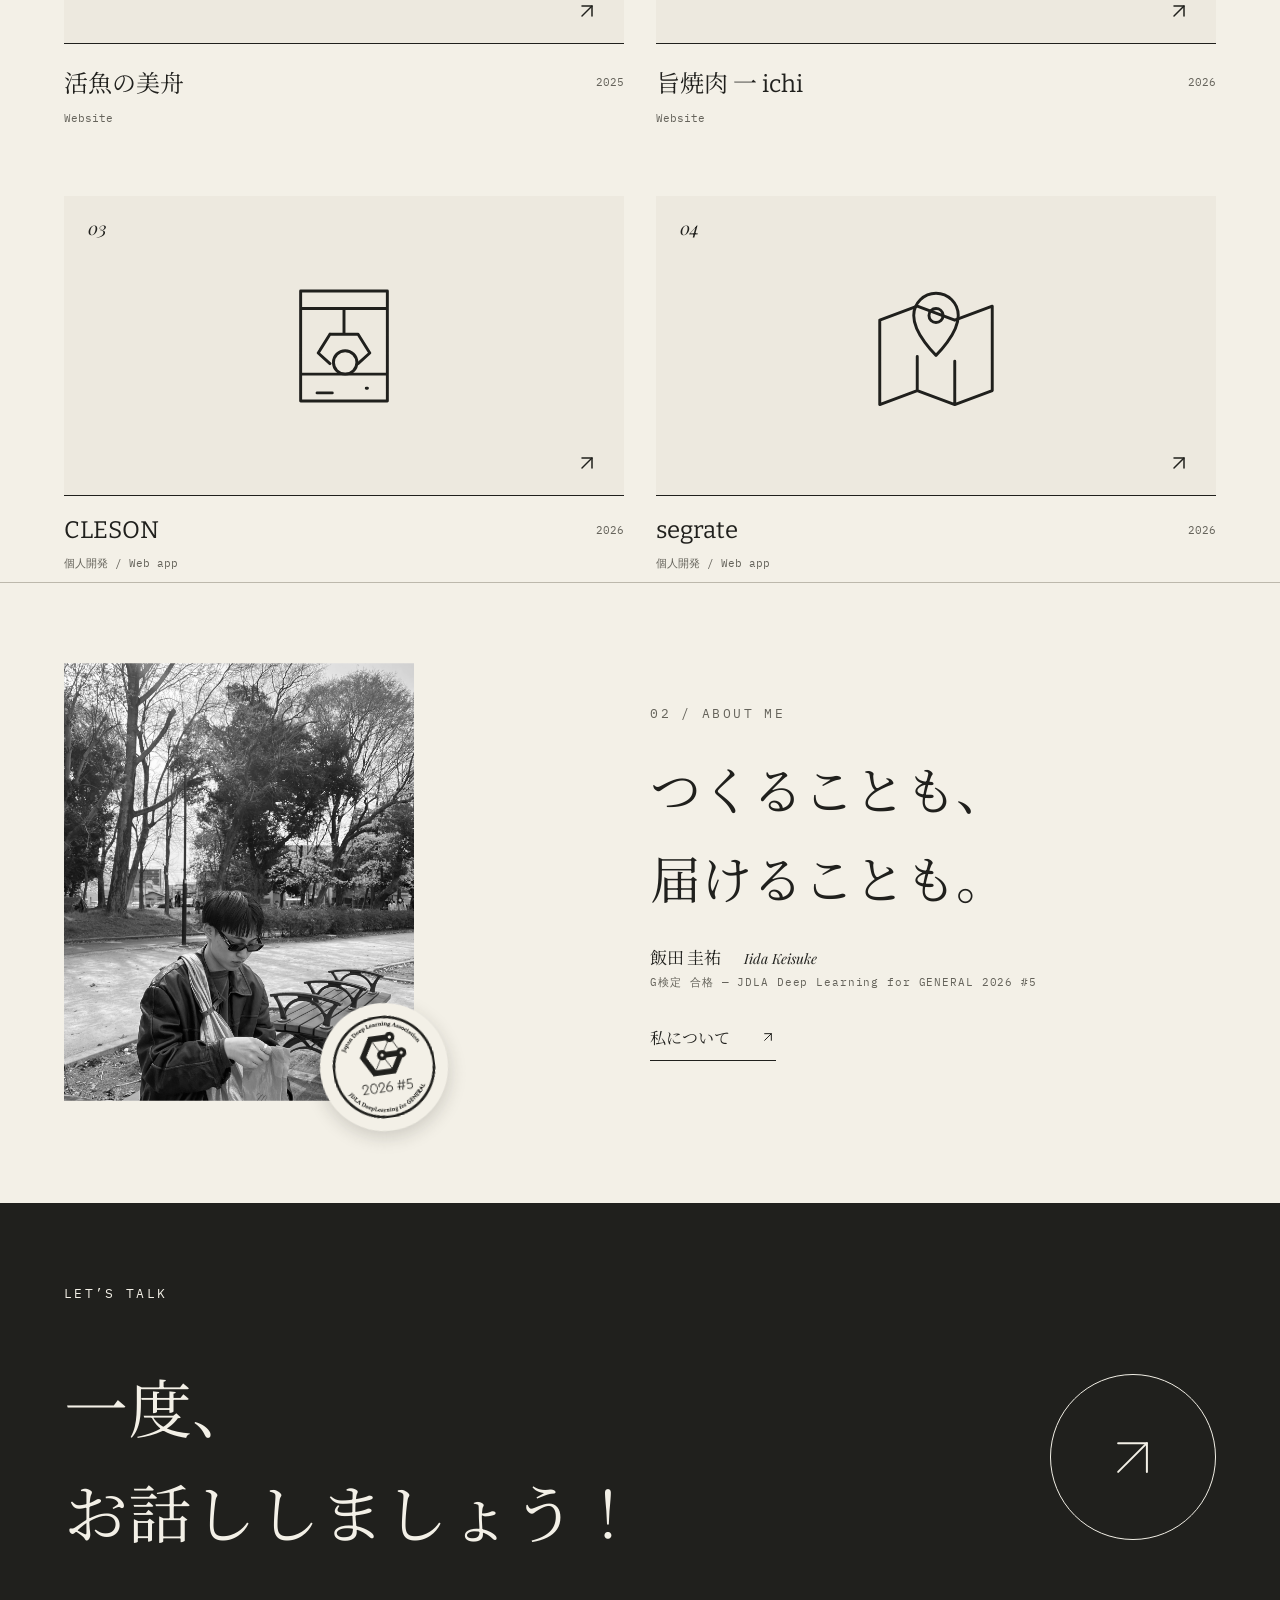
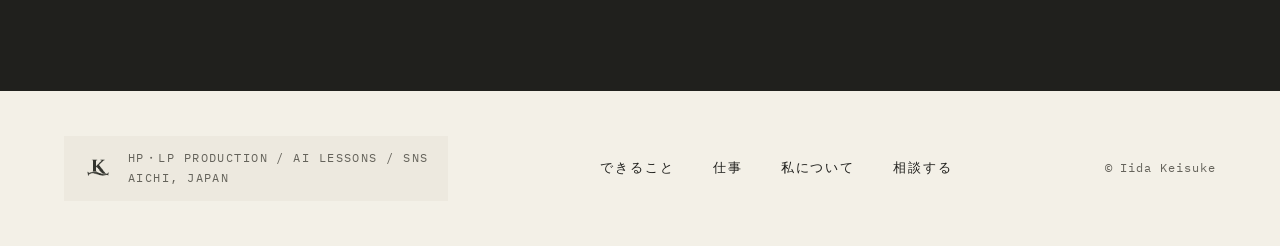
==== commit bda1b46e: "Show the G検定 certificate in its original color at the top of About TOP keeps the ink-colored badge. " ====
--- a/index.html
+++ b/index.html
@@ -292,6 +292,16 @@
   <!-- ============================= ABOUT ============================= -->
   <div class="page" data-page="about" hidden>
     <section class="shell page-body">
+      <!-- 資格の証明。このページだけ元の色のバッジを使う（TOP は墨色） -->
+      <div class="about-cert" data-rv>
+        <img class="about-cert__badge" src="uploads/g-kentei-2026-5-color.png" alt="G検定（JDLA Deep Learning for GENERAL 2026 #5）合格バッジ" width="250" height="250">
+        <div>
+          <span class="label">CERTIFICATION</span>
+          <p class="about-cert__title">G検定 合格</p>
+          <p class="about-cert__meta">JDLA Deep Learning for GENERAL 2026 #5</p>
+          <p class="about-cert__text">ディープラーニングを事業に活かすための知識を問う、日本ディープラーニング協会（JDLA）の検定です。</p>
+        </div>
+      </div>
       <div data-rv="lines"><div class="label">About — Iida Keisuke</div>
       <h1 class="display-1 display-1--jp" data-lines>数字から逆算して、<br class="br-lg">Web をつくる。</h1></div>
 
--- a/styles.css
+++ b/styles.css
@@ -477,6 +477,29 @@
   align-items: start;
 }
 .about--page { grid-template-columns: .8fr 1.2fr; margin-top: 72px; }
+
+/* 私についてページ冒頭の資格の証明。全周の罫線で囲み、バッジはステッカーのように貼られる */
+.about-cert {
+  display: grid;
+  grid-template-columns: auto 1fr;
+  gap: clamp(20px, 4vw, 48px);
+  align-items: center;
+  margin-bottom: clamp(56px, 7vw, 88px);
+  padding: clamp(20px, 3vw, 32px);
+  border: 1px solid var(--line);
+}
+.about-cert__badge {
+  display: block;
+  width: clamp(96px, 11vw, 140px);
+  height: auto;
+  transform: scale(.5) rotate(-30deg);
+  transition: transform 1s var(--spring) .2s;
+}
+.about-cert.is-in .about-cert__badge { transform: none; }
+.about-cert.is-in:hover .about-cert__badge { transform: rotate(-8deg) scale(1.05); transition-duration: .6s; transition-delay: 0s; }
+.about-cert__title { margin: 10px 0 0; font: 400 clamp(24px, 2.6vw, 34px)/1.3 var(--mincho); }
+.about-cert__meta { margin: 6px 0 0; font: 11px/1.6 var(--mono); letter-spacing: .08em; color: var(--muted); }
+.about-cert__text { margin: 12px 0 0; max-width: 52ch; font: 400 15px/1.85 var(--serif); color: var(--muted); }
 
 .portrait {
   display: flex;
@@ -1680,6 +1703,9 @@
   .contact-arrow { width: 88px; }
   .mini-figure { width: 65%; margin: 0 0 22px 5%; }
   .mini-badge { right: -26px; bottom: -22px; width: 84px; }
+  .about-cert { align-items: start; gap: 16px; }
+  .about-cert__badge { width: 80px; }
+  .about-cert__text { font-size: 14px; }
   .mini-about h2 { font-size: 34px; }
   .ticker > div { font-size: 28px; }
   .ticker i { margin-inline: 30px; font-size: 20px; }
@@ -1702,6 +1728,7 @@
   .mini-portrait { clip-path: none !important; }
   [data-rv] .ico { stroke-dashoffset: 0 !important; }
   .mini-badge { transform: none !important; }
+  .about-cert__badge { transform: none !important; }
   .floating-object,
   .catchphrase,
   .ch { transform: none !important; translate: none !important; }
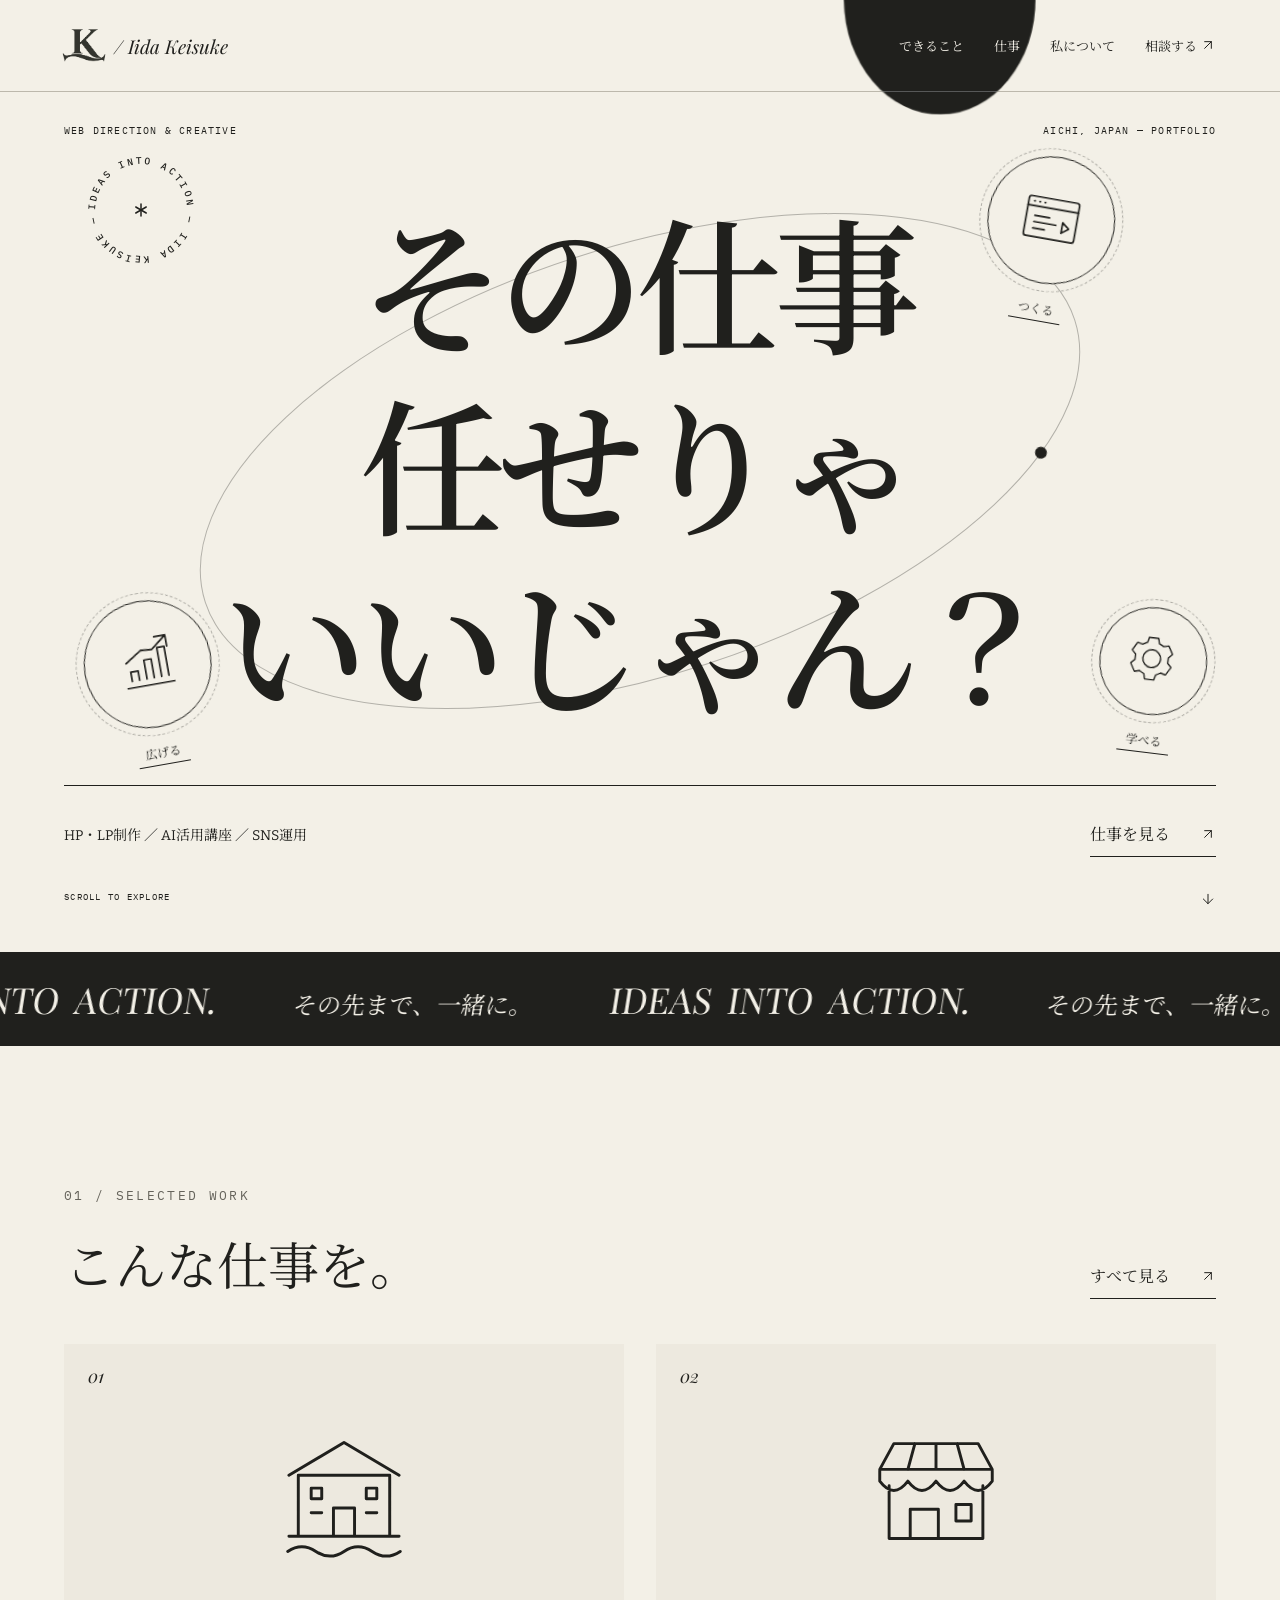
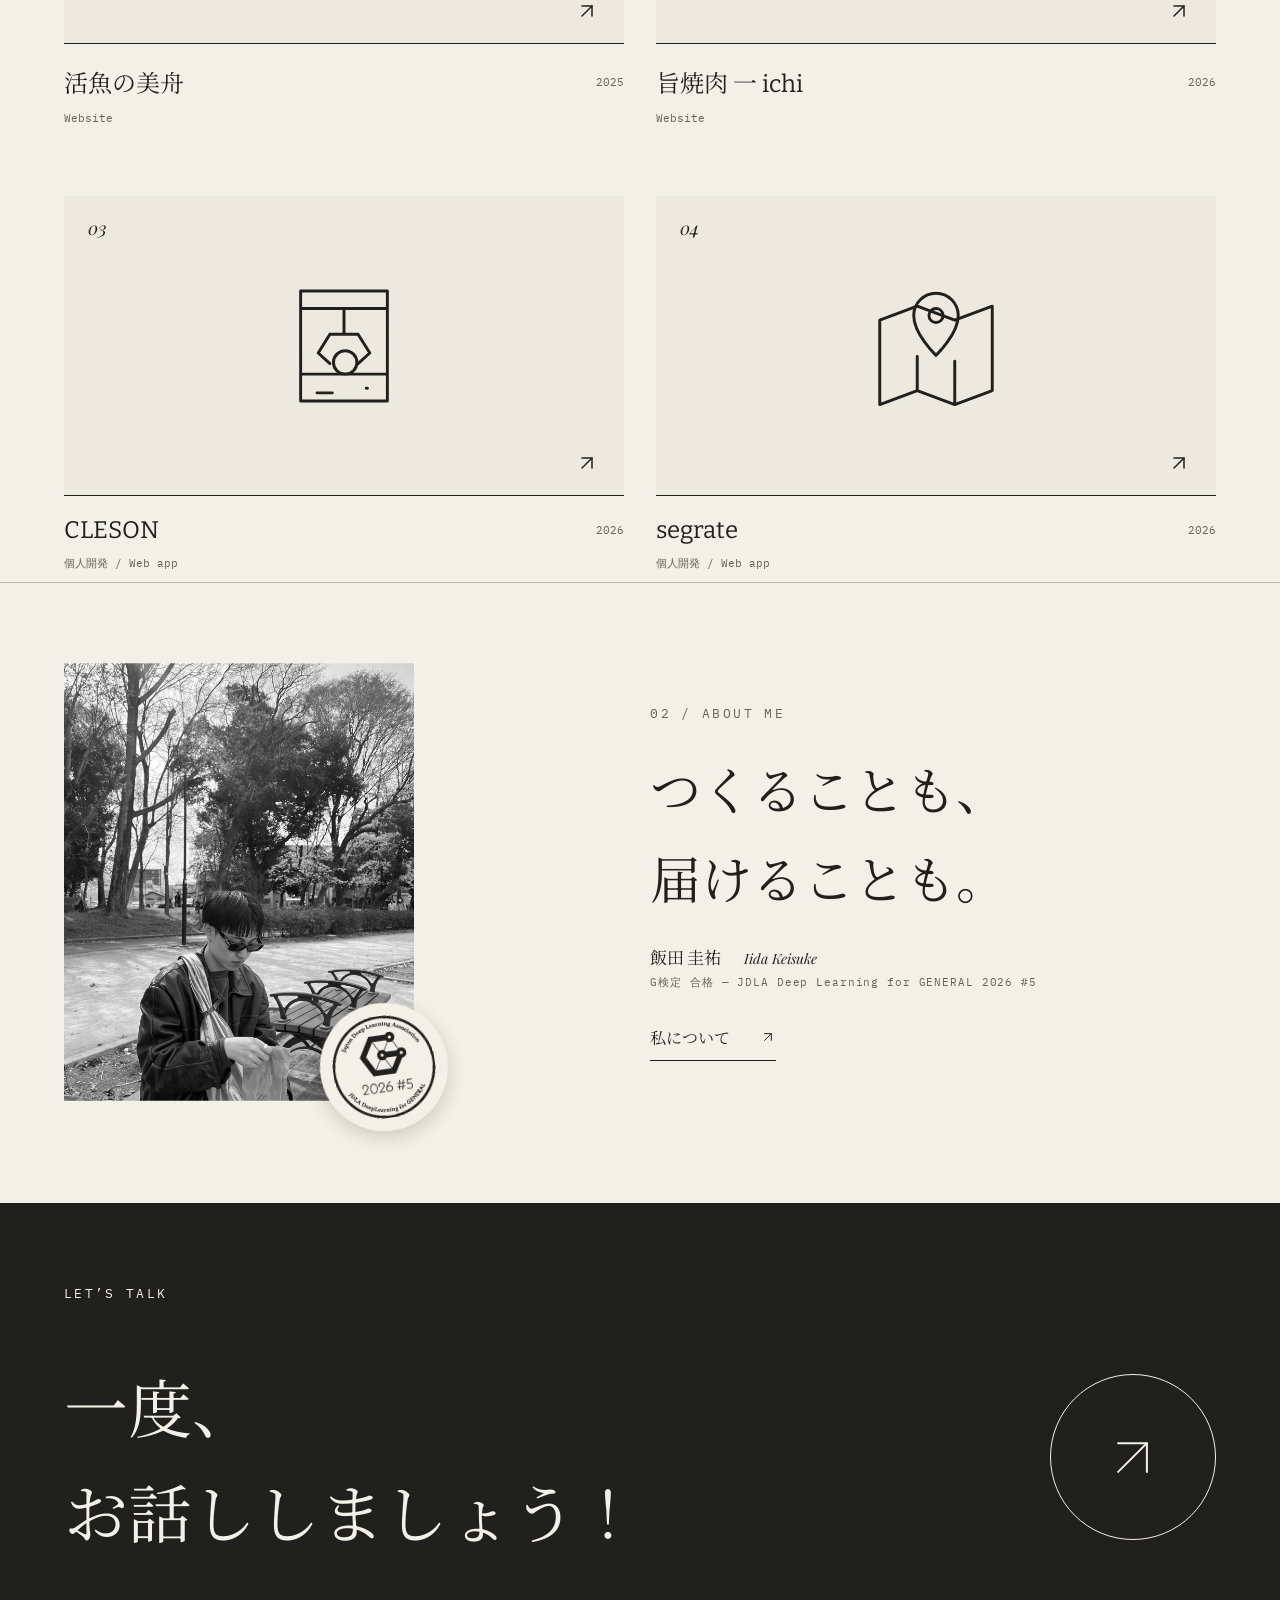
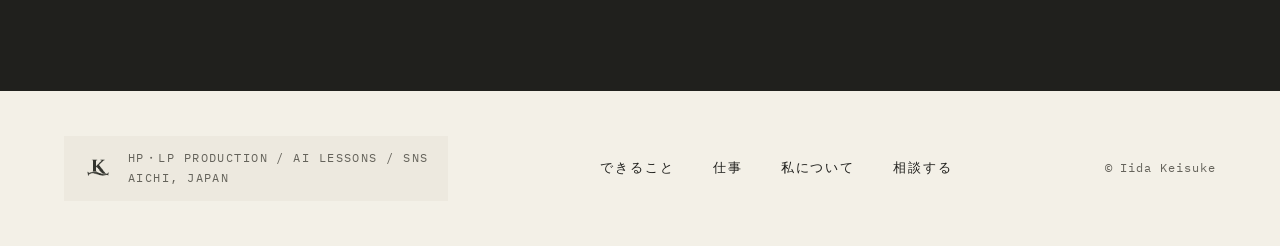
==== commit d29c0033: "Place the G検定 certificate under the profile on About Co-Authored-By: Claude Opus 5.5 <noreply@anthro" ====
--- a/index.html
+++ b/index.html
@@ -292,16 +292,6 @@
   <!-- ============================= ABOUT ============================= -->
   <div class="page" data-page="about" hidden>
     <section class="shell page-body">
-      <!-- 資格の証明。このページだけ元の色のバッジを使う（TOP は墨色） -->
-      <div class="about-cert" data-rv>
-        <img class="about-cert__badge" src="uploads/g-kentei-2026-5-color.png" alt="G検定（JDLA Deep Learning for GENERAL 2026 #5）合格バッジ" width="250" height="250">
-        <div>
-          <span class="label">CERTIFICATION</span>
-          <p class="about-cert__title">G検定 合格</p>
-          <p class="about-cert__meta">JDLA Deep Learning for GENERAL 2026 #5</p>
-          <p class="about-cert__text">ディープラーニングを事業に活かすための知識を問う、日本ディープラーニング協会（JDLA）の検定です。</p>
-        </div>
-      </div>
       <div data-rv="lines"><div class="label">About — Iida Keisuke</div>
       <h1 class="display-1 display-1--jp" data-lines>数字から逆算して、<br class="br-lg">Web をつくる。</h1></div>
 
@@ -312,6 +302,16 @@
           </div>
           <p class="bio-name"><ruby>飯田<rt>いいだ</rt></ruby>　<ruby>圭祐<rt>けいすけ</rt></ruby></p>
           <p class="mono-sm mt-12">Iida Keisuke<br>Born 2001.04.27<br>Web direction / HP・LP production<br>Aichi, Japan</p>
+          <!-- 資格の証明。このページだけ元の色のバッジを使う（TOP は墨色） -->
+          <div class="about-cert" data-rv>
+            <img class="about-cert__badge" src="uploads/g-kentei-2026-5-color.png" alt="G検定（JDLA Deep Learning for GENERAL 2026 #5）合格バッジ" width="250" height="250">
+            <div>
+              <span class="label">CERTIFICATION</span>
+              <p class="about-cert__title">G検定 合格</p>
+              <p class="about-cert__meta">JDLA Deep Learning for GENERAL 2026 #5</p>
+              <p class="about-cert__text">ディープラーニングを事業に活かすための知識を問う、日本ディープラーニング協会（JDLA）の検定です。</p>
+            </div>
+          </div>
         </div>
         <div>
           <p class="prose prose--first" data-rv>Web ディレクターとして、ヒアリング・企画・構成設計・ライティングの指示・進行管理・公開までを担当してきました。</p>
--- a/styles.css
+++ b/styles.css
@@ -478,28 +478,28 @@
 }
 .about--page { grid-template-columns: .8fr 1.2fr; margin-top: 72px; }
 
-/* 私についてページ冒頭の資格の証明。全周の罫線で囲み、バッジはステッカーのように貼られる */
+/* 私についてページ、プロフィールの下に置く資格の証明。全周の罫線で囲み、バッジはステッカーのように貼られる */
 .about-cert {
   display: grid;
   grid-template-columns: auto 1fr;
   gap: clamp(20px, 4vw, 48px);
   align-items: center;
-  margin-bottom: clamp(56px, 7vw, 88px);
-  padding: clamp(20px, 3vw, 32px);
+  margin-top: 40px;
+  padding: 20px;
   border: 1px solid var(--line);
 }
 .about-cert__badge {
   display: block;
-  width: clamp(96px, 11vw, 140px);
+  width: clamp(80px, 7vw, 100px);
   height: auto;
   transform: scale(.5) rotate(-30deg);
   transition: transform 1s var(--spring) .2s;
 }
 .about-cert.is-in .about-cert__badge { transform: none; }
 .about-cert.is-in:hover .about-cert__badge { transform: rotate(-8deg) scale(1.05); transition-duration: .6s; transition-delay: 0s; }
-.about-cert__title { margin: 10px 0 0; font: 400 clamp(24px, 2.6vw, 34px)/1.3 var(--mincho); }
+.about-cert__title { margin: 8px 0 0; font: 400 clamp(22px, 2vw, 28px)/1.3 var(--mincho); }
 .about-cert__meta { margin: 6px 0 0; font: 11px/1.6 var(--mono); letter-spacing: .08em; color: var(--muted); }
-.about-cert__text { margin: 12px 0 0; max-width: 52ch; font: 400 15px/1.85 var(--serif); color: var(--muted); }
+.about-cert__text { margin: 10px 0 0; font: 400 14px/1.8 var(--serif); color: var(--muted); }
 
 .portrait {
   display: flex;
@@ -1703,9 +1703,8 @@
   .contact-arrow { width: 88px; }
   .mini-figure { width: 65%; margin: 0 0 22px 5%; }
   .mini-badge { right: -26px; bottom: -22px; width: 84px; }
-  .about-cert { align-items: start; gap: 16px; }
-  .about-cert__badge { width: 80px; }
-  .about-cert__text { font-size: 14px; }
+  .about-cert { align-items: start; gap: 16px; margin-top: 32px; }
+  .about-cert__badge { width: 76px; }
   .mini-about h2 { font-size: 34px; }
   .ticker > div { font-size: 28px; }
   .ticker i { margin-inline: 30px; font-size: 20px; }
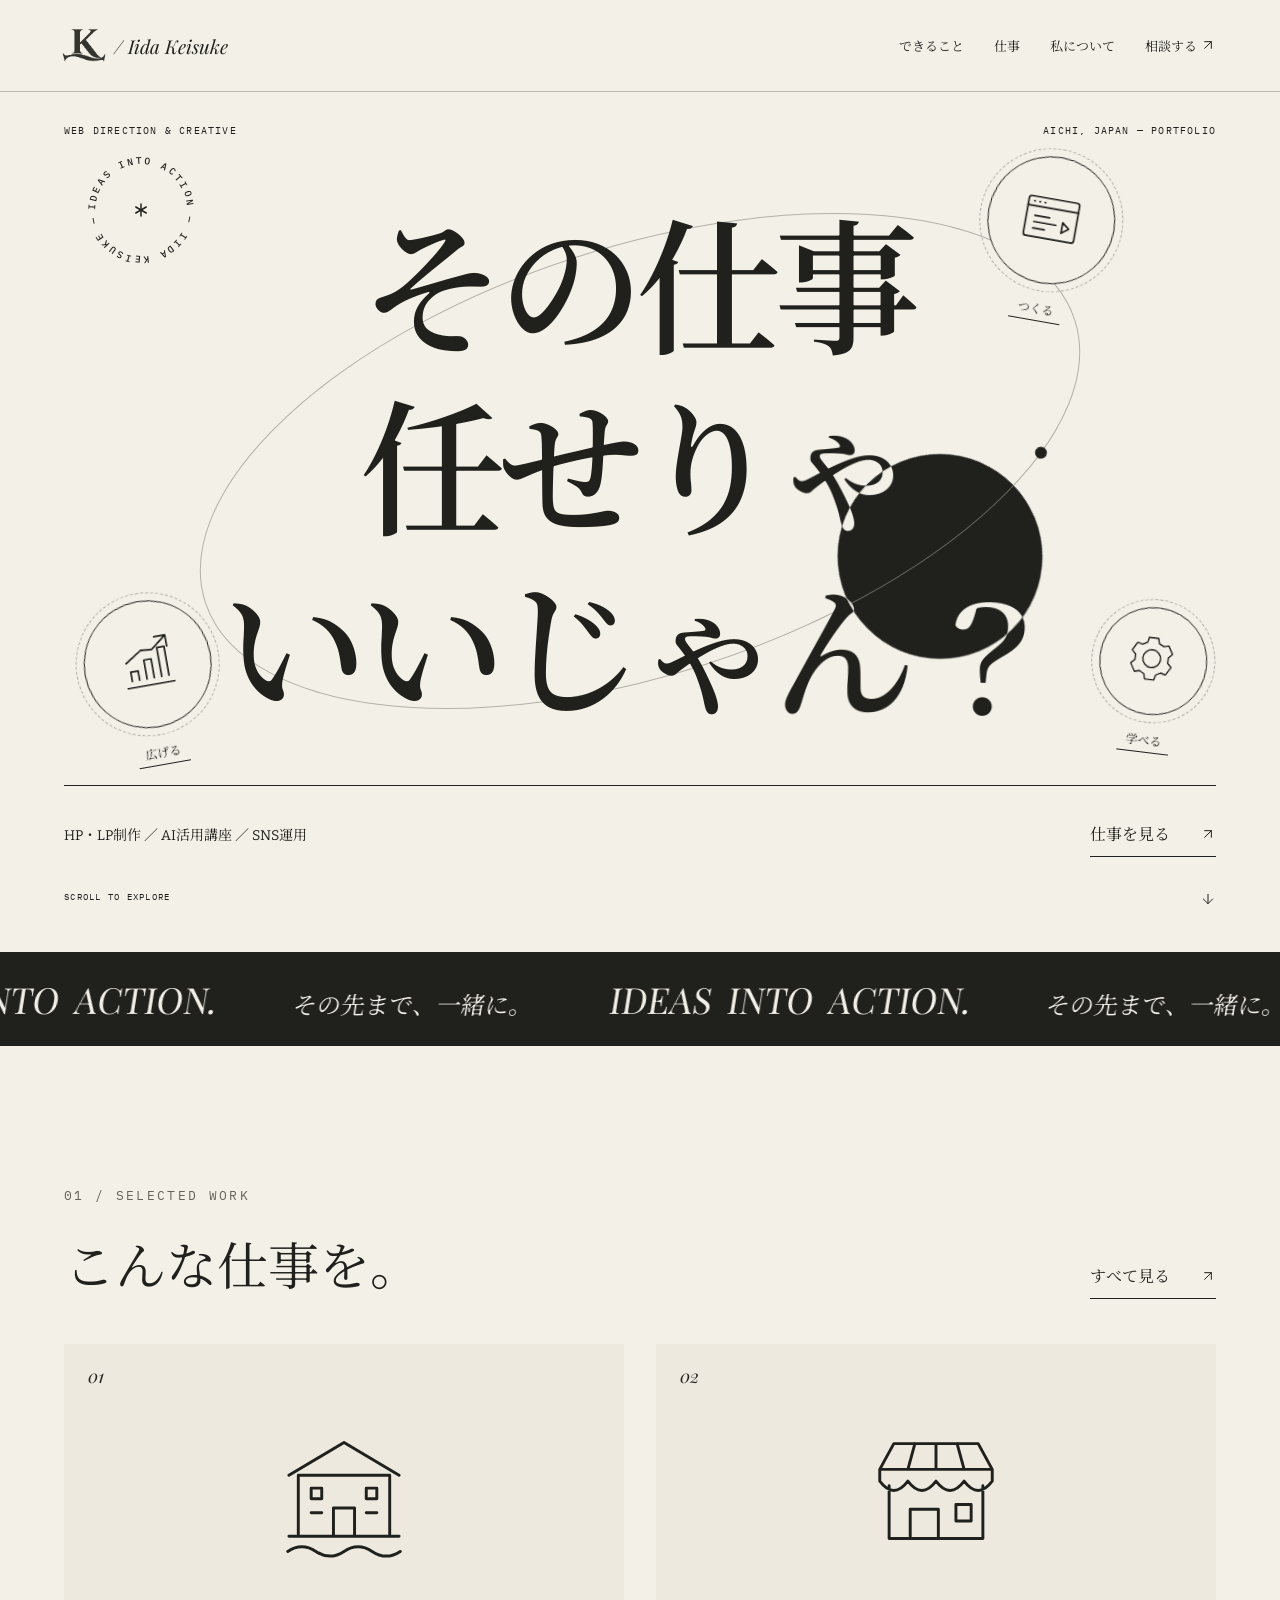
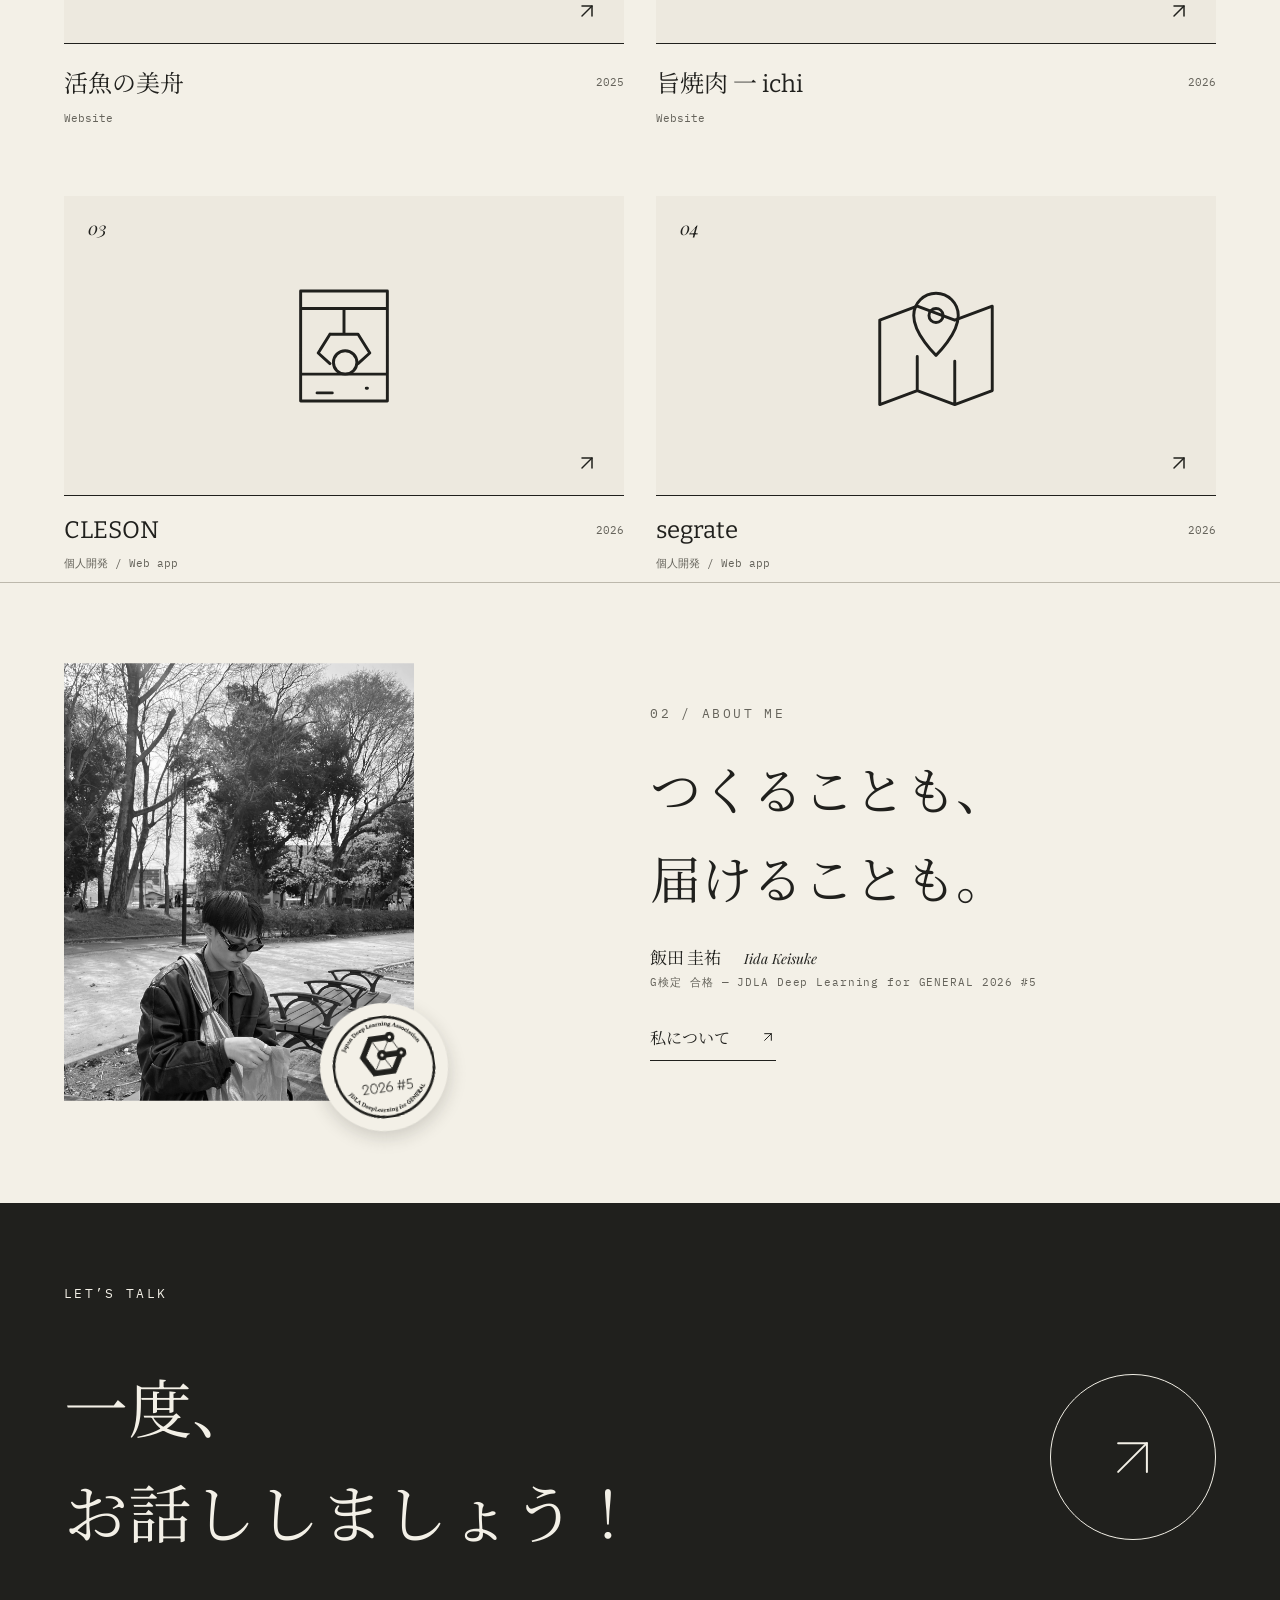
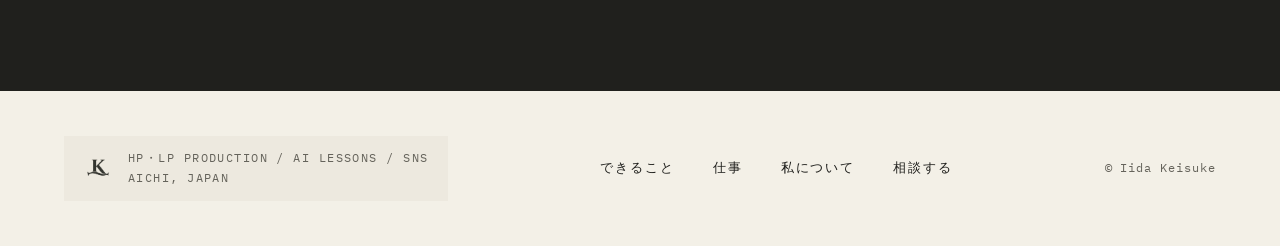
==== commit 206d9e04: "Explain G検定 in plain words without the term deep learning Co-Authored-By: Claude Opus 5.5 <noreply@a" ====
--- a/index.html
+++ b/index.html
@@ -309,7 +309,7 @@
               <span class="label">CERTIFICATION</span>
               <p class="about-cert__title">G検定 合格</p>
               <p class="about-cert__meta">JDLA Deep Learning for GENERAL 2026 #5</p>
-              <p class="about-cert__text">ディープラーニングを事業に活かすための知識を問う、日本ディープラーニング協会（JDLA）の検定です。</p>
+              <p class="about-cert__text">AI の仕組みや、仕事でどう活かすかの基礎知識を問う資格試験です。AI の業界団体（JDLA）が実施しています。</p>
             </div>
           </div>
         </div>
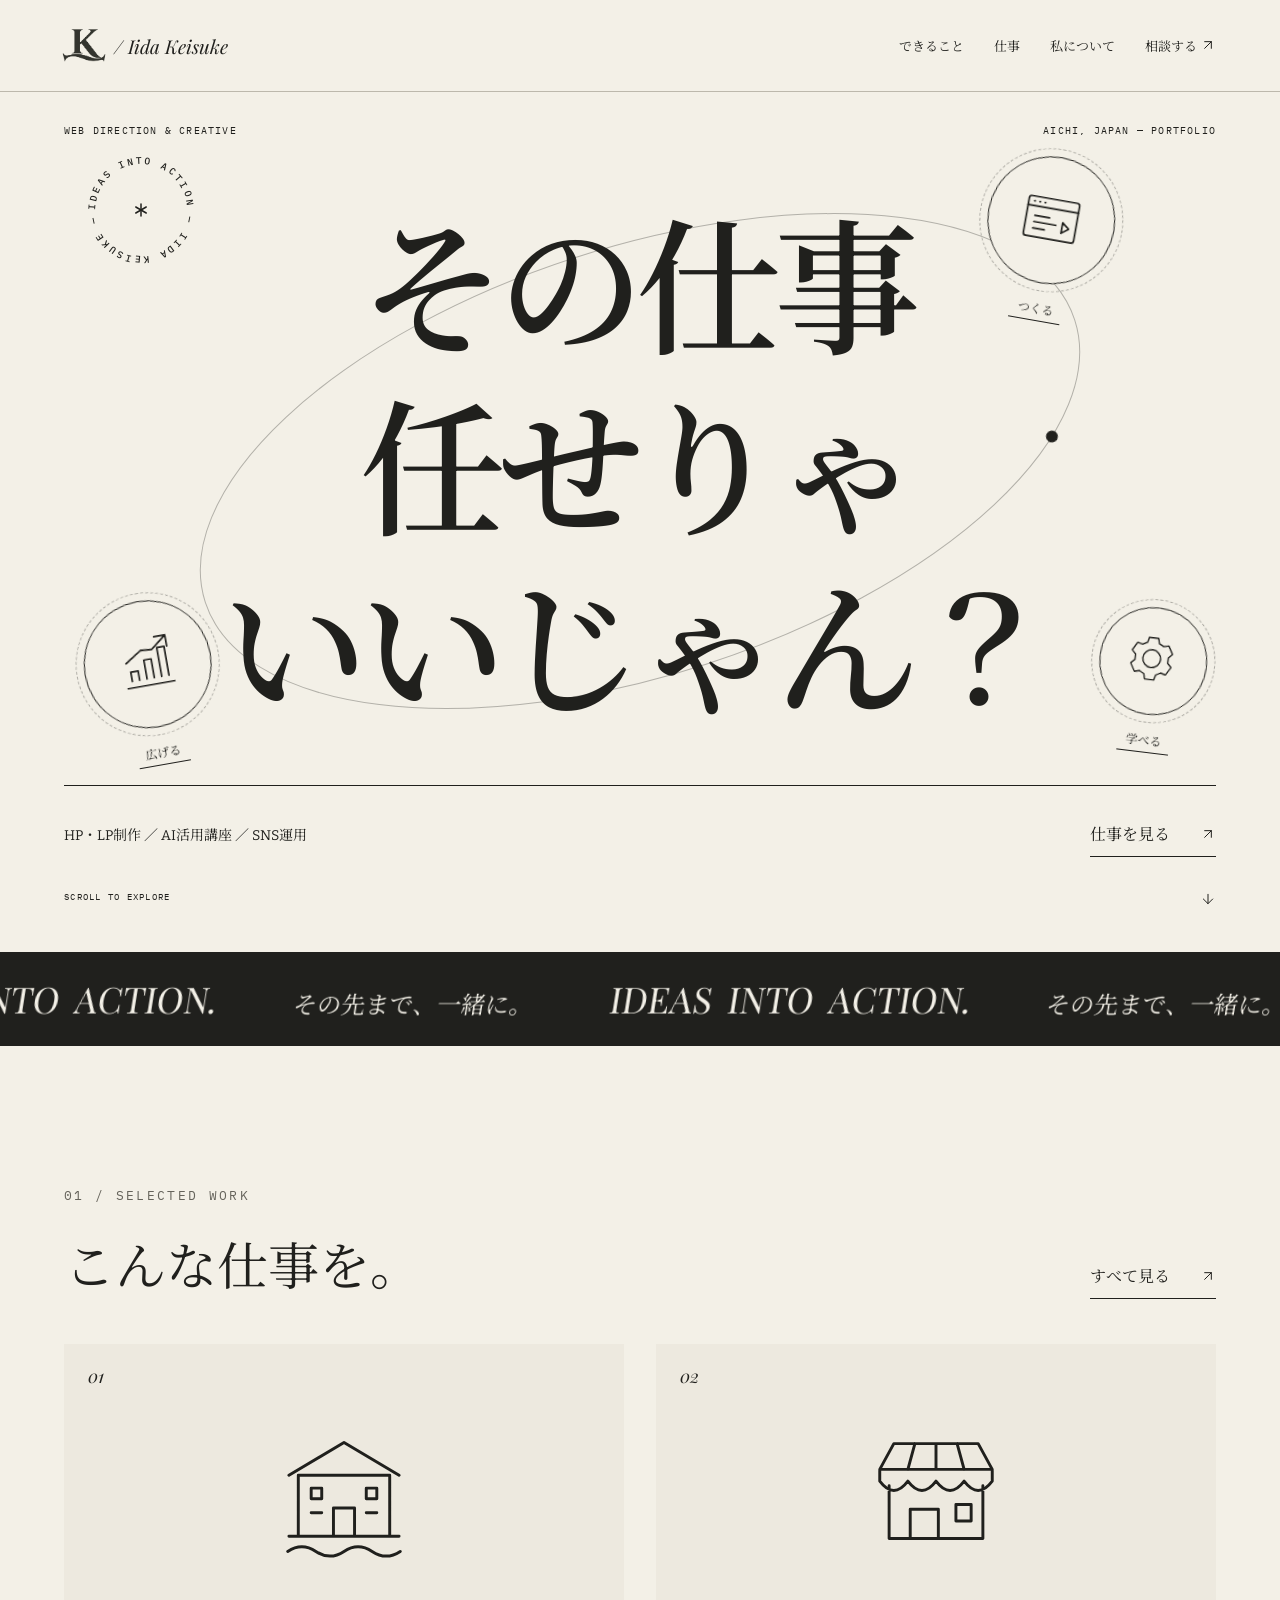
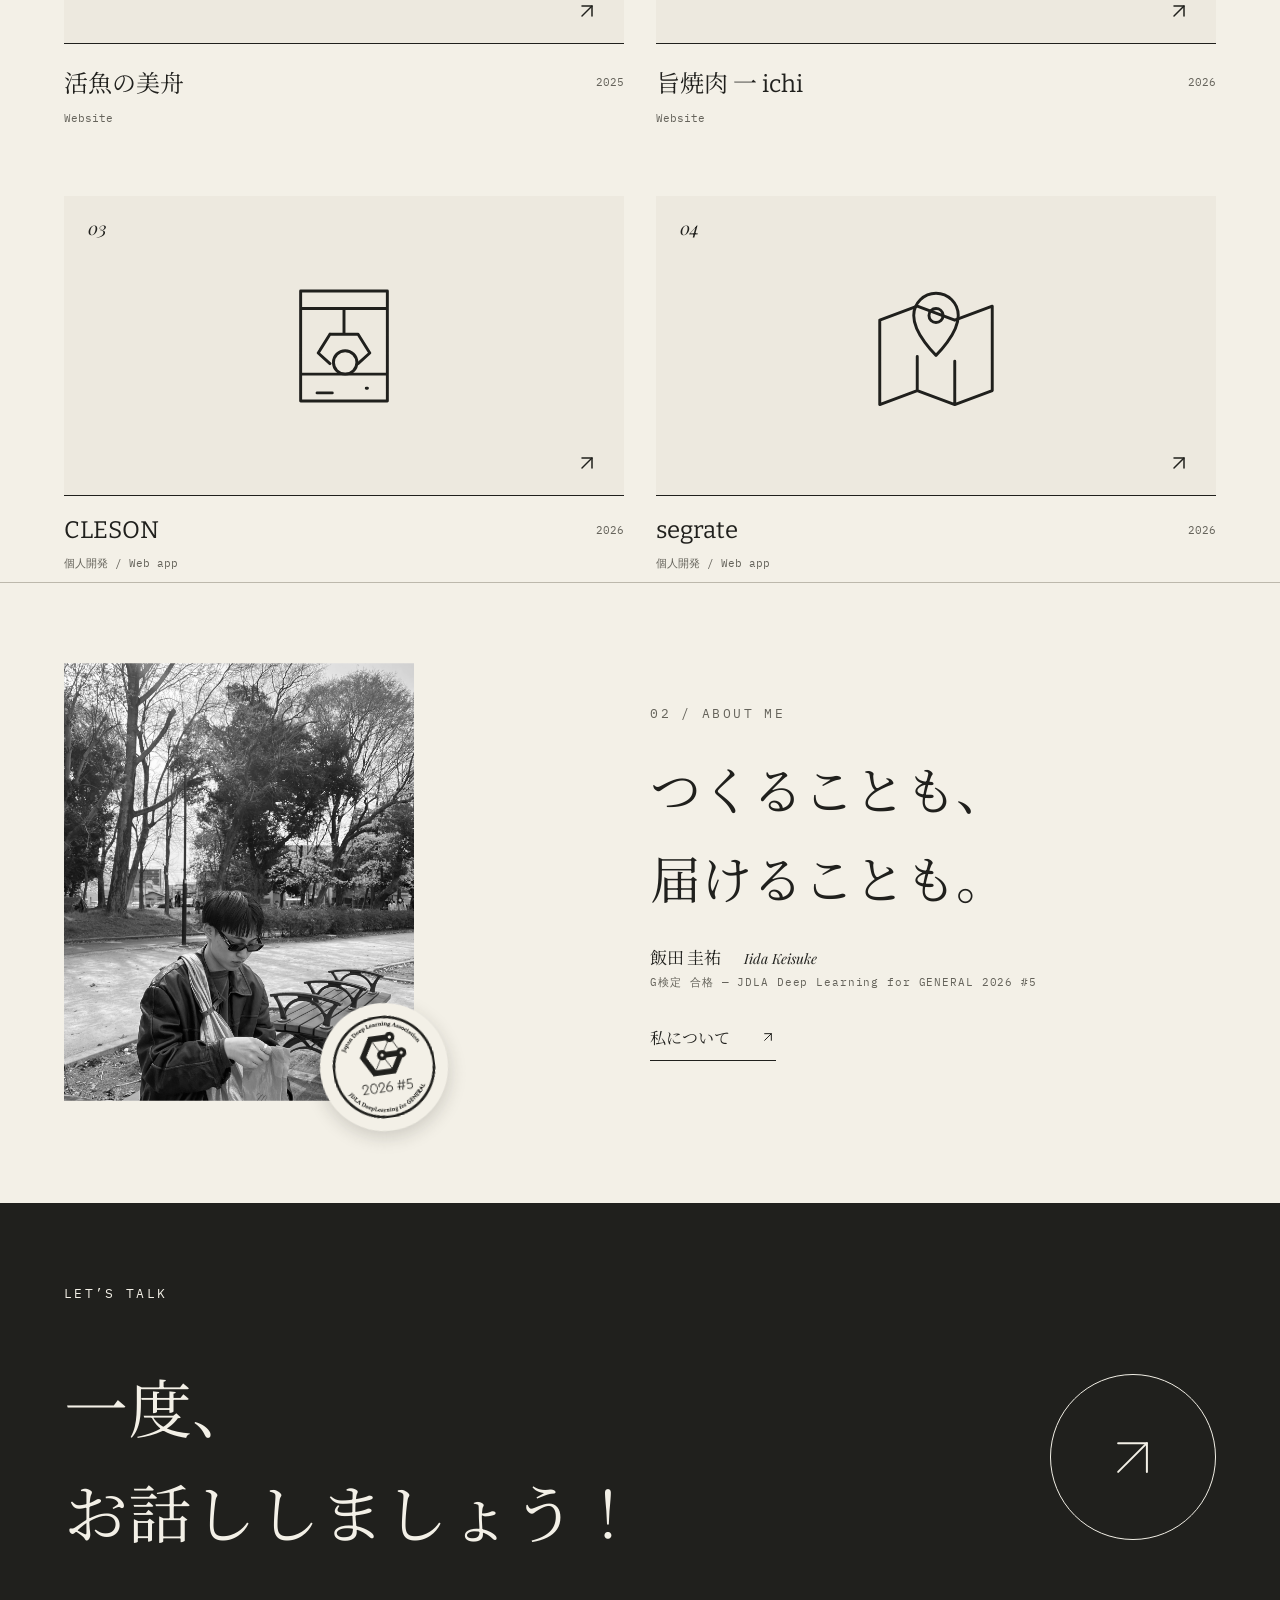
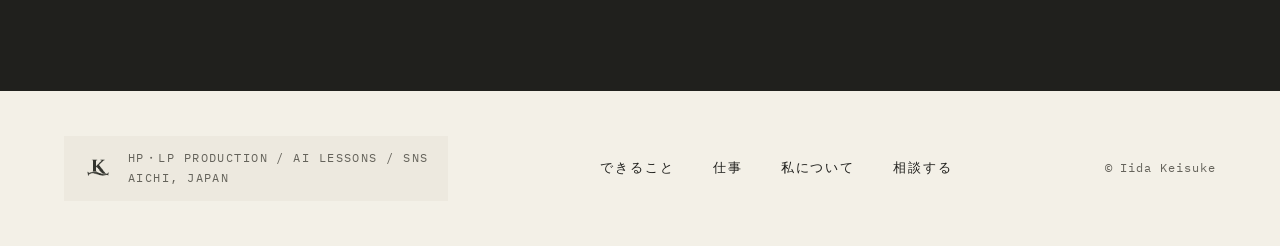
==== commit b4c2f512: "Add the G検定 acquisition date (2026.09) Co-Authored-By: Claude Opus 5.5 <noreply@anthropic.com>" ====
--- a/index.html
+++ b/index.html
@@ -309,6 +309,7 @@
               <span class="label">CERTIFICATION</span>
               <p class="about-cert__title">G検定 合格</p>
               <p class="about-cert__meta">JDLA Deep Learning for GENERAL 2026 #5</p>
+              <p class="about-cert__meta">2026.09 取得</p>
               <p class="about-cert__text">AI の仕組みや、仕事でどう活かすかの基礎知識を問う資格試験です。AI の業界団体（JDLA）が実施しています。</p>
             </div>
           </div>
@@ -343,7 +344,7 @@
               <h2 class="colhead">これまで</h2>
               <ol class="timeline">
                 <li><span class="mono-xs">現在</span><span>HP・LP のディレクション / 業務での AI 活用（月230時間の定型業務を自動化）</span></li>
-                <li><span class="mono-xs">2026</span><span>G検定（JDLA Deep Learning for GENERAL）合格</span></li>
+                <li><span class="mono-xs">2026.09</span><span>G検定（JDLA Deep Learning for GENERAL）合格</span></li>
                 <li><span class="mono-xs">2026</span><span>旨焼肉 一 ichi 公式サイト 制作</span></li>
                 <li><span class="mono-xs">2026</span><span>アプリ「segrate」「CLESON」を個人開発</span></li>
                 <li><span class="mono-xs">2025</span><span>活魚の美舟 公式サイト ディレクション・制作・運用</span></li>
--- a/styles.css
+++ b/styles.css
@@ -499,6 +499,7 @@
 .about-cert.is-in:hover .about-cert__badge { transform: rotate(-8deg) scale(1.05); transition-duration: .6s; transition-delay: 0s; }
 .about-cert__title { margin: 8px 0 0; font: 400 clamp(22px, 2vw, 28px)/1.3 var(--mincho); }
 .about-cert__meta { margin: 6px 0 0; font: 11px/1.6 var(--mono); letter-spacing: .08em; color: var(--muted); }
+.about-cert__meta + .about-cert__meta { margin-top: 0; }
 .about-cert__text { margin: 10px 0 0; font: 400 14px/1.8 var(--serif); color: var(--muted); }
 
 .portrait {
